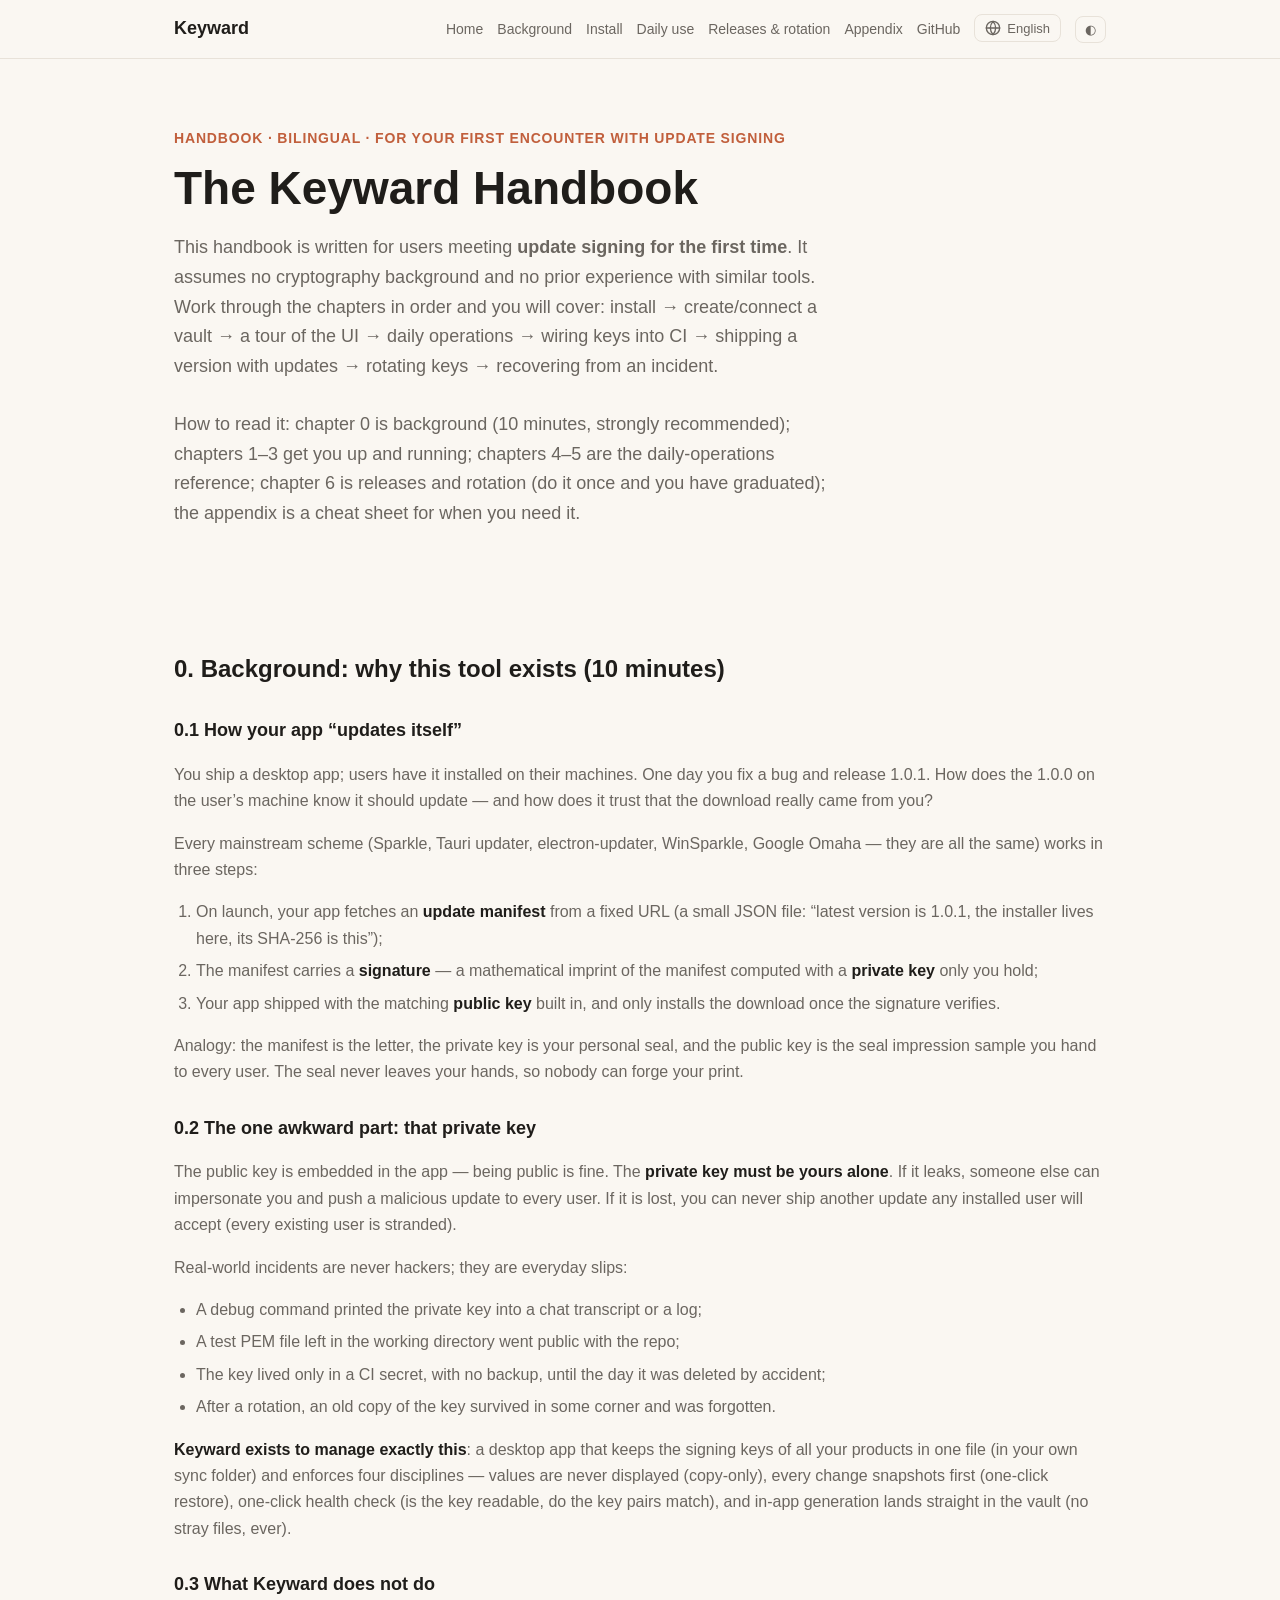
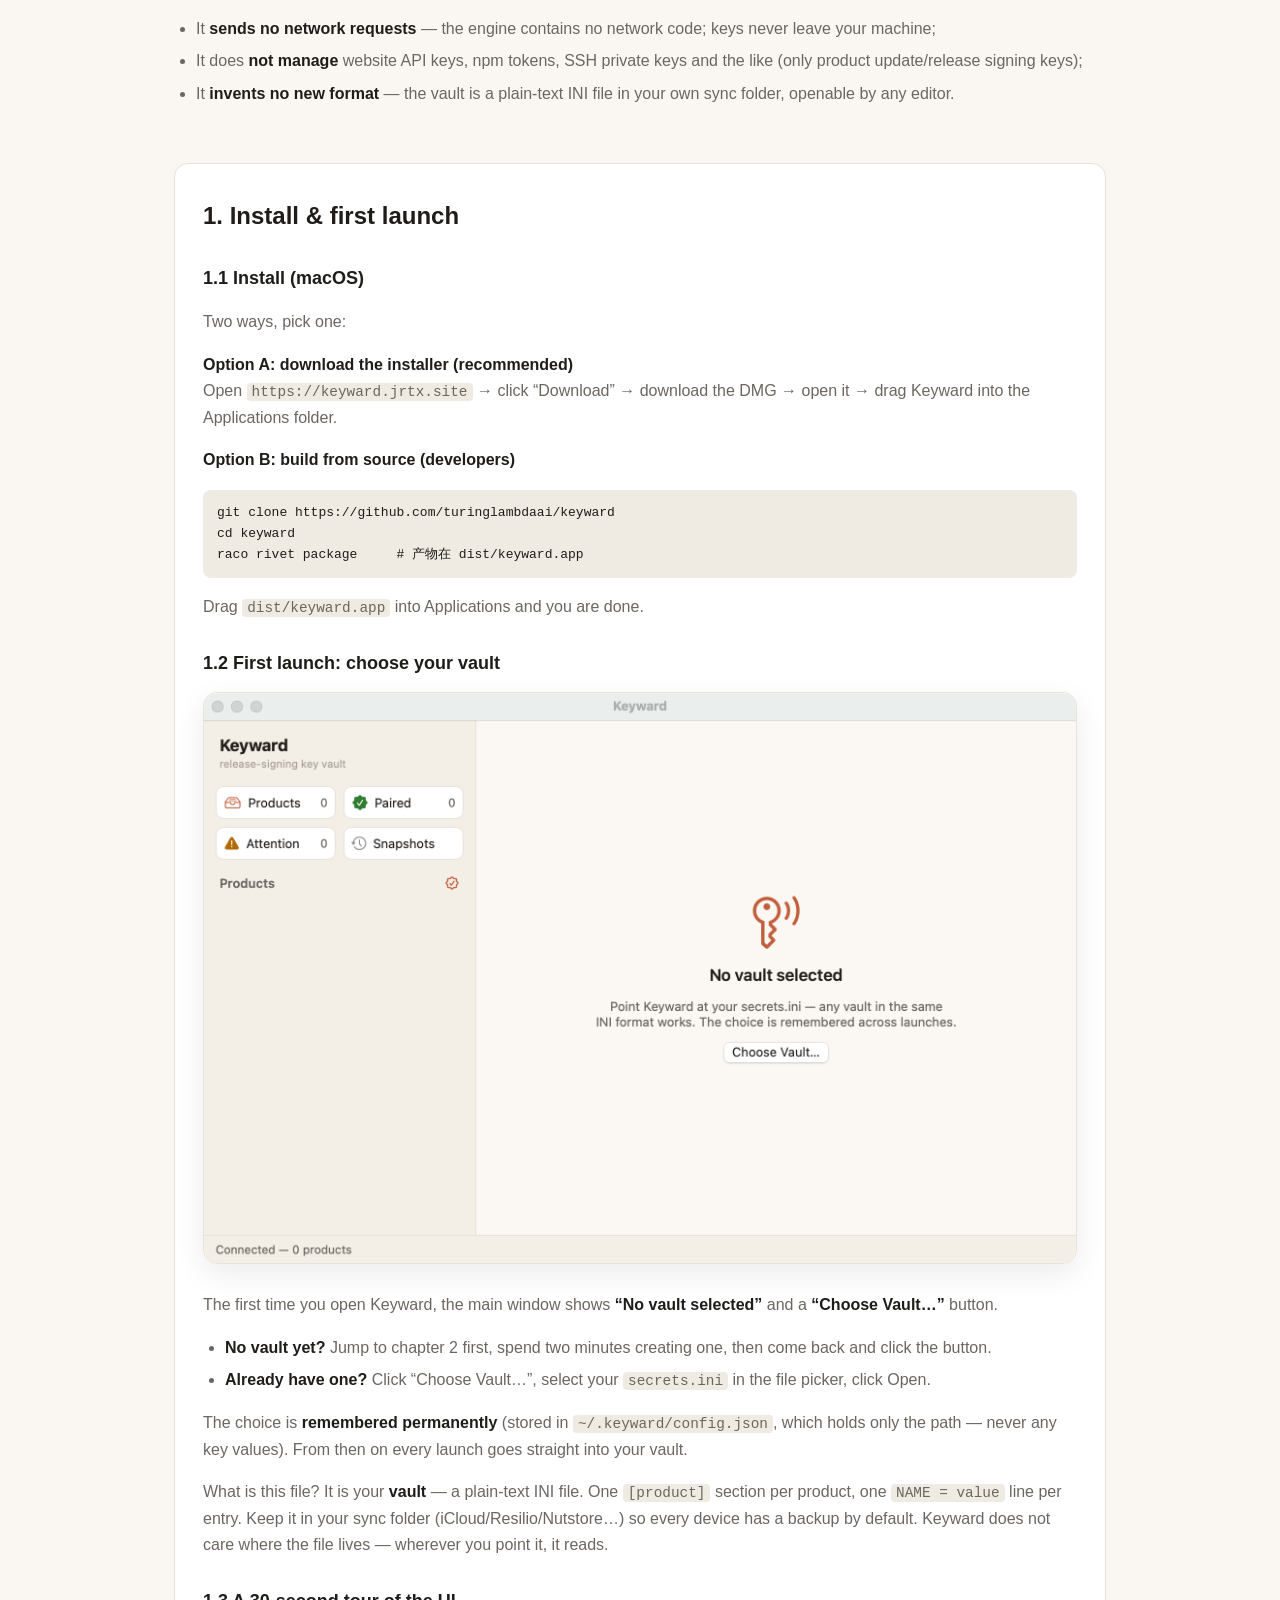
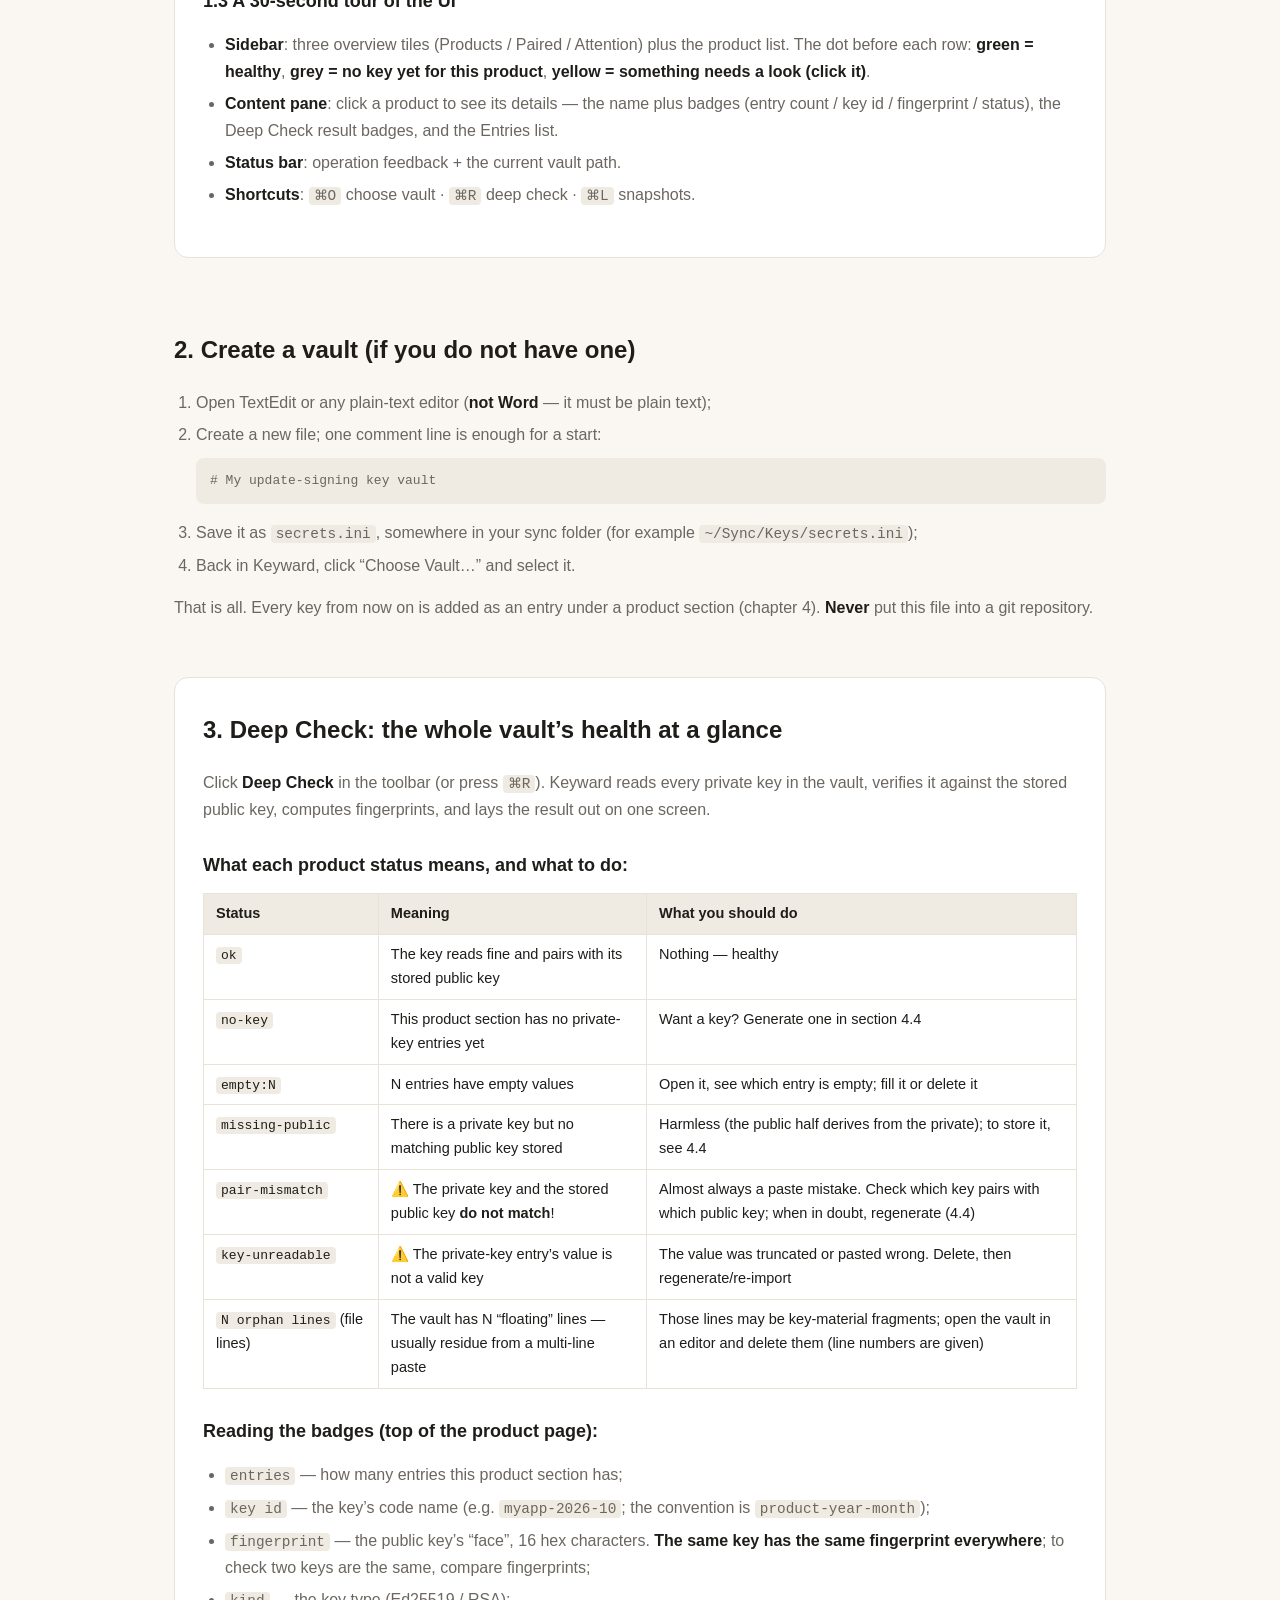
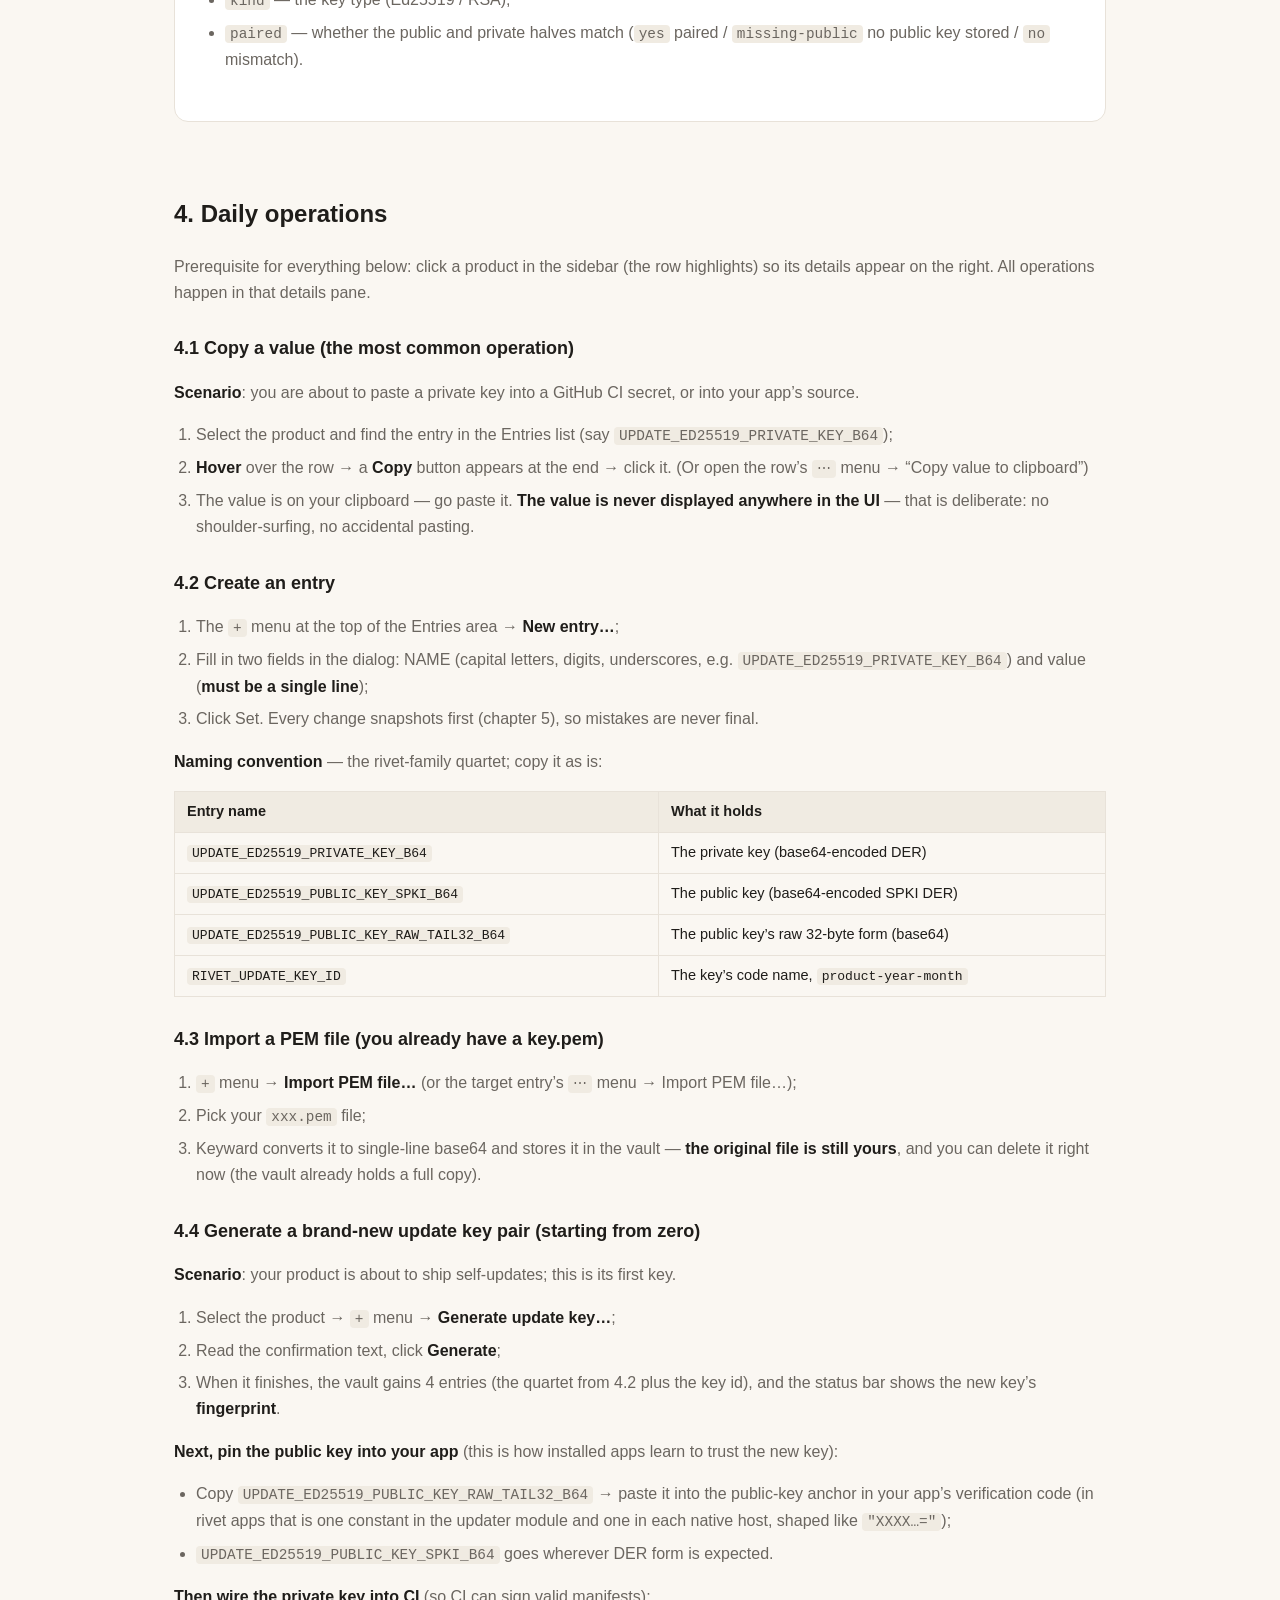
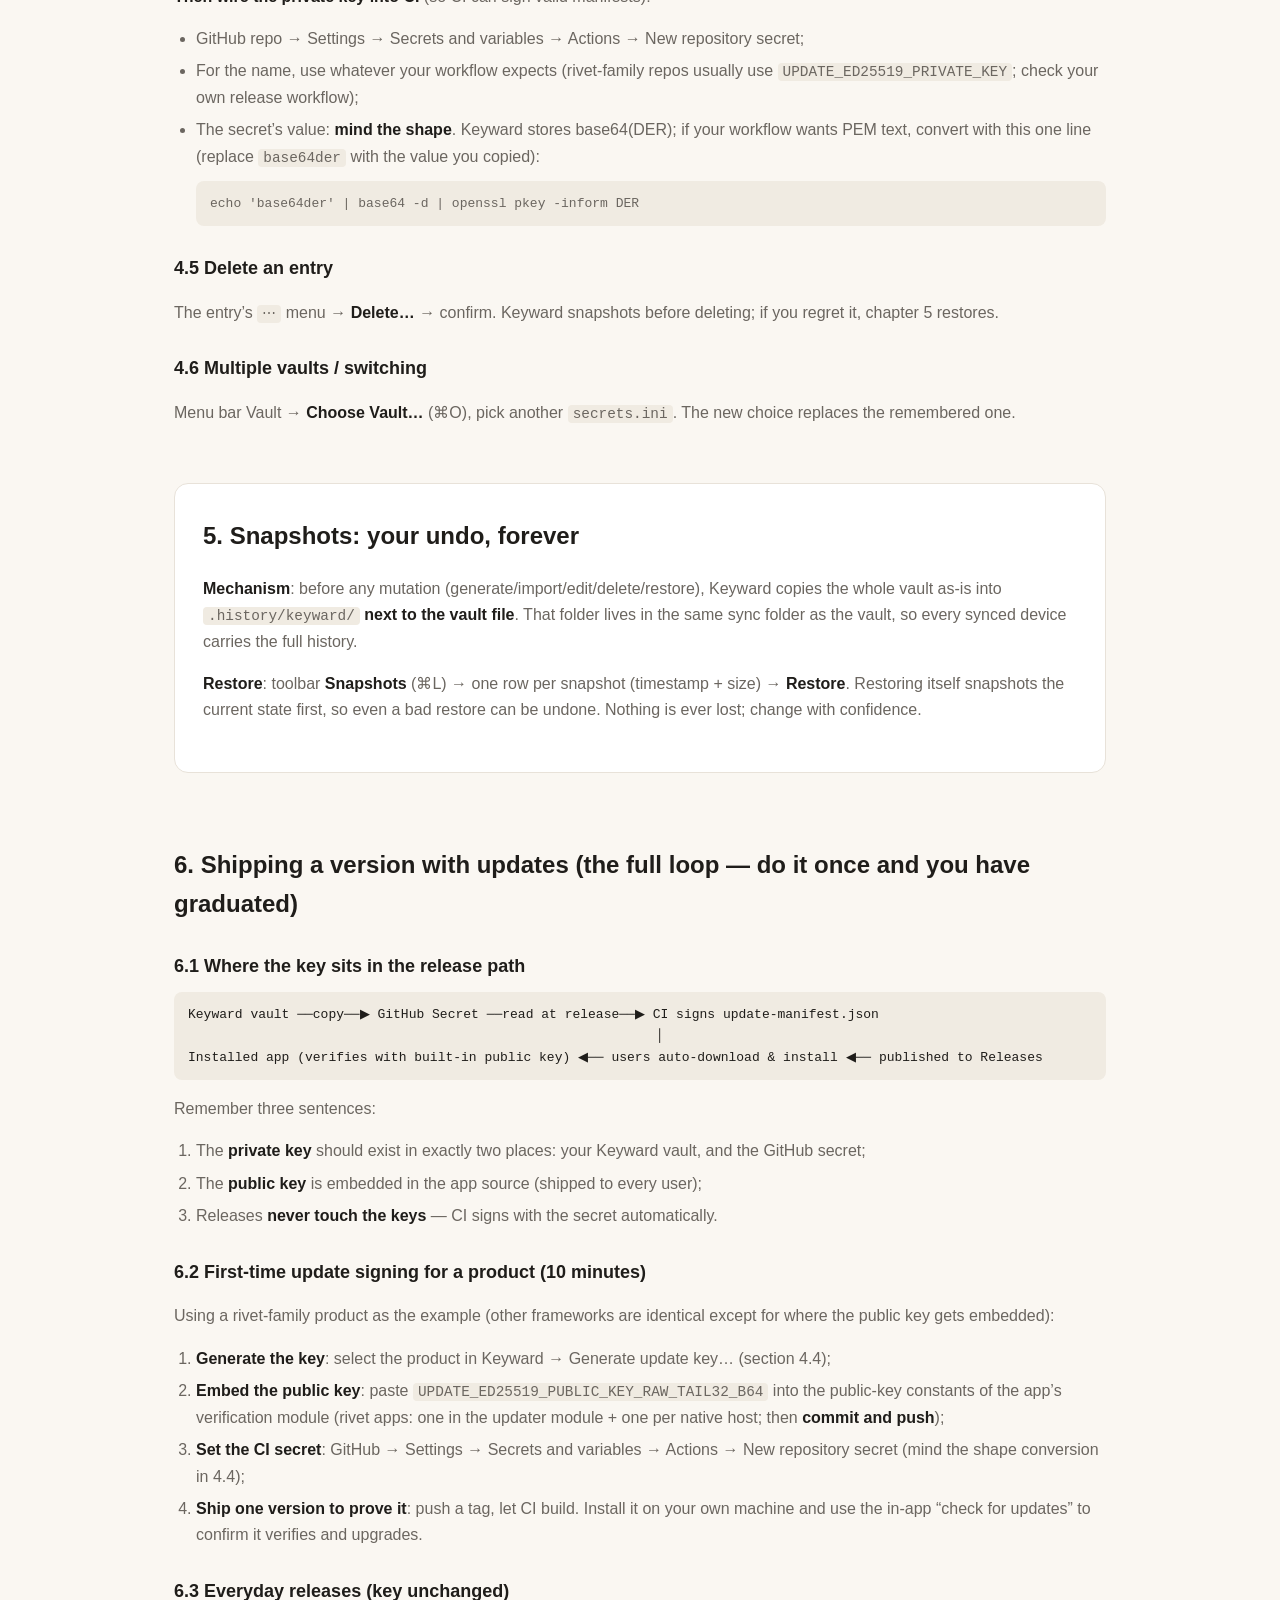
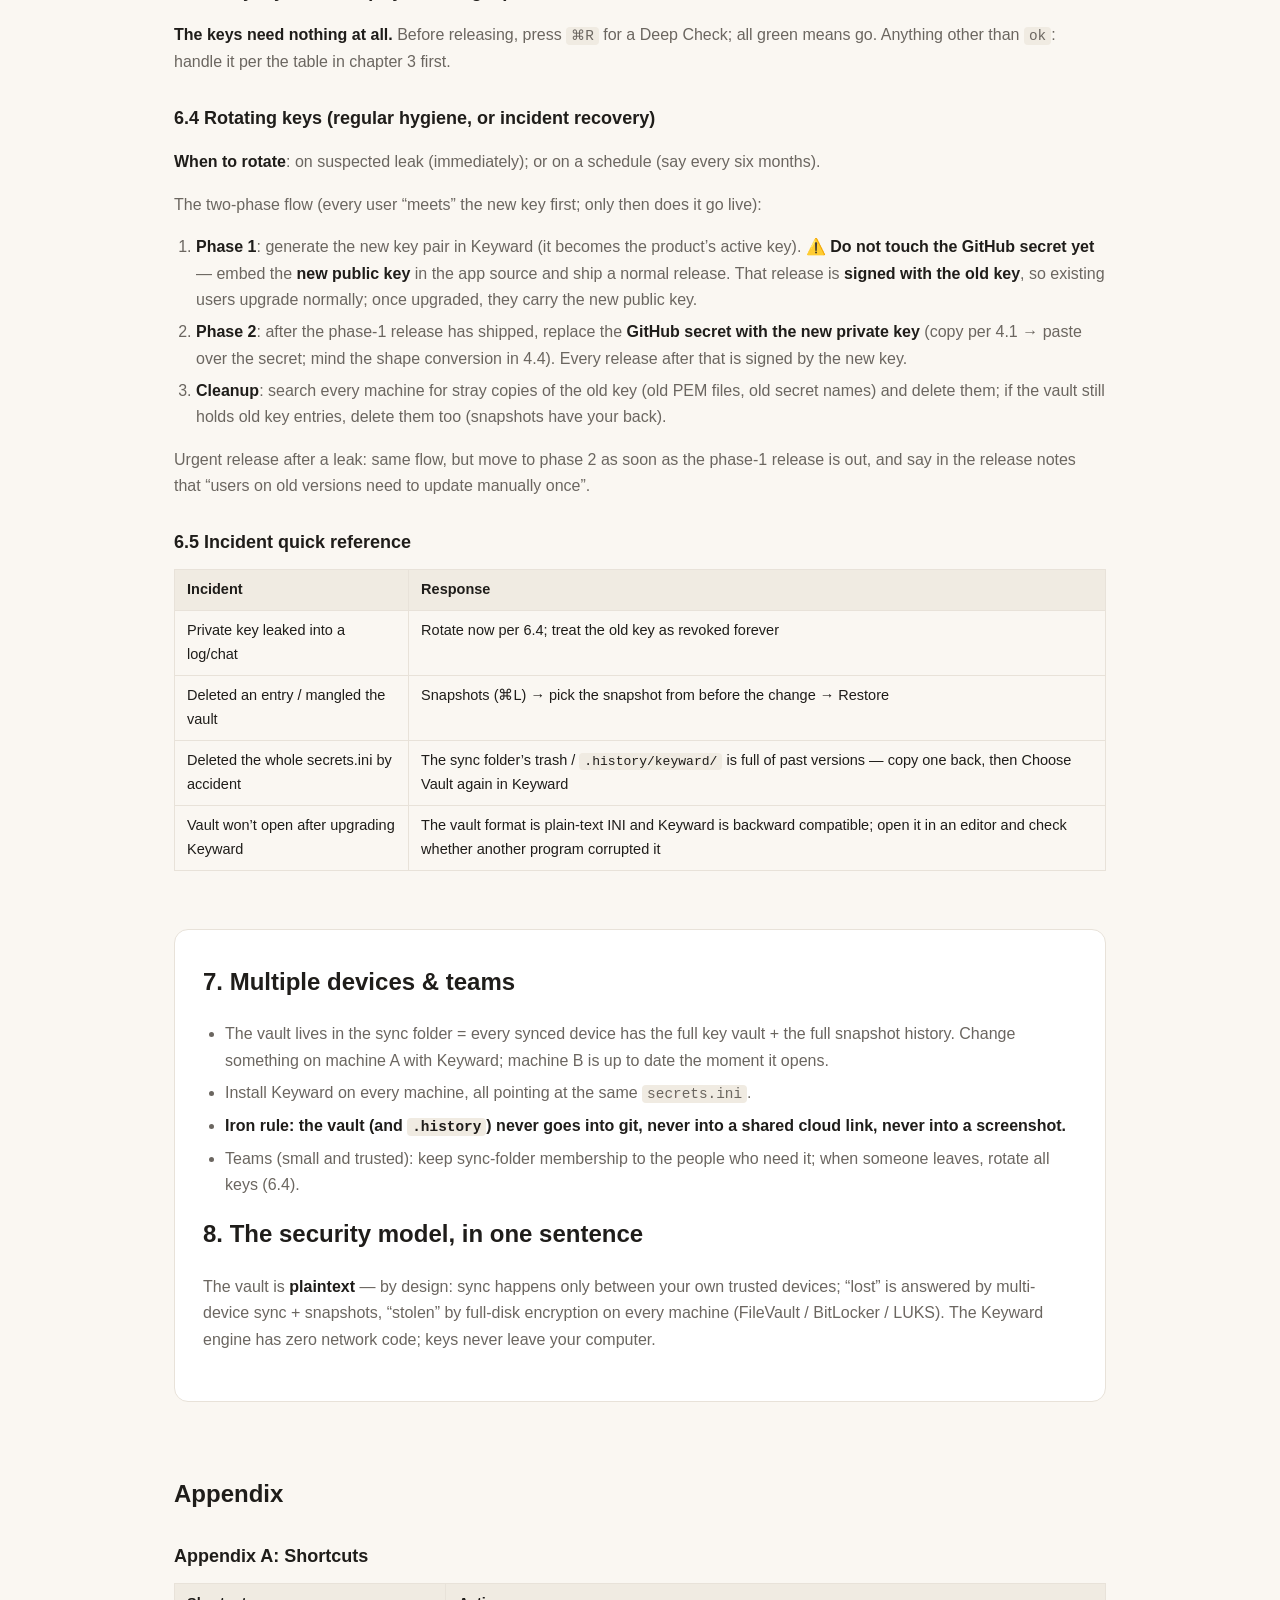
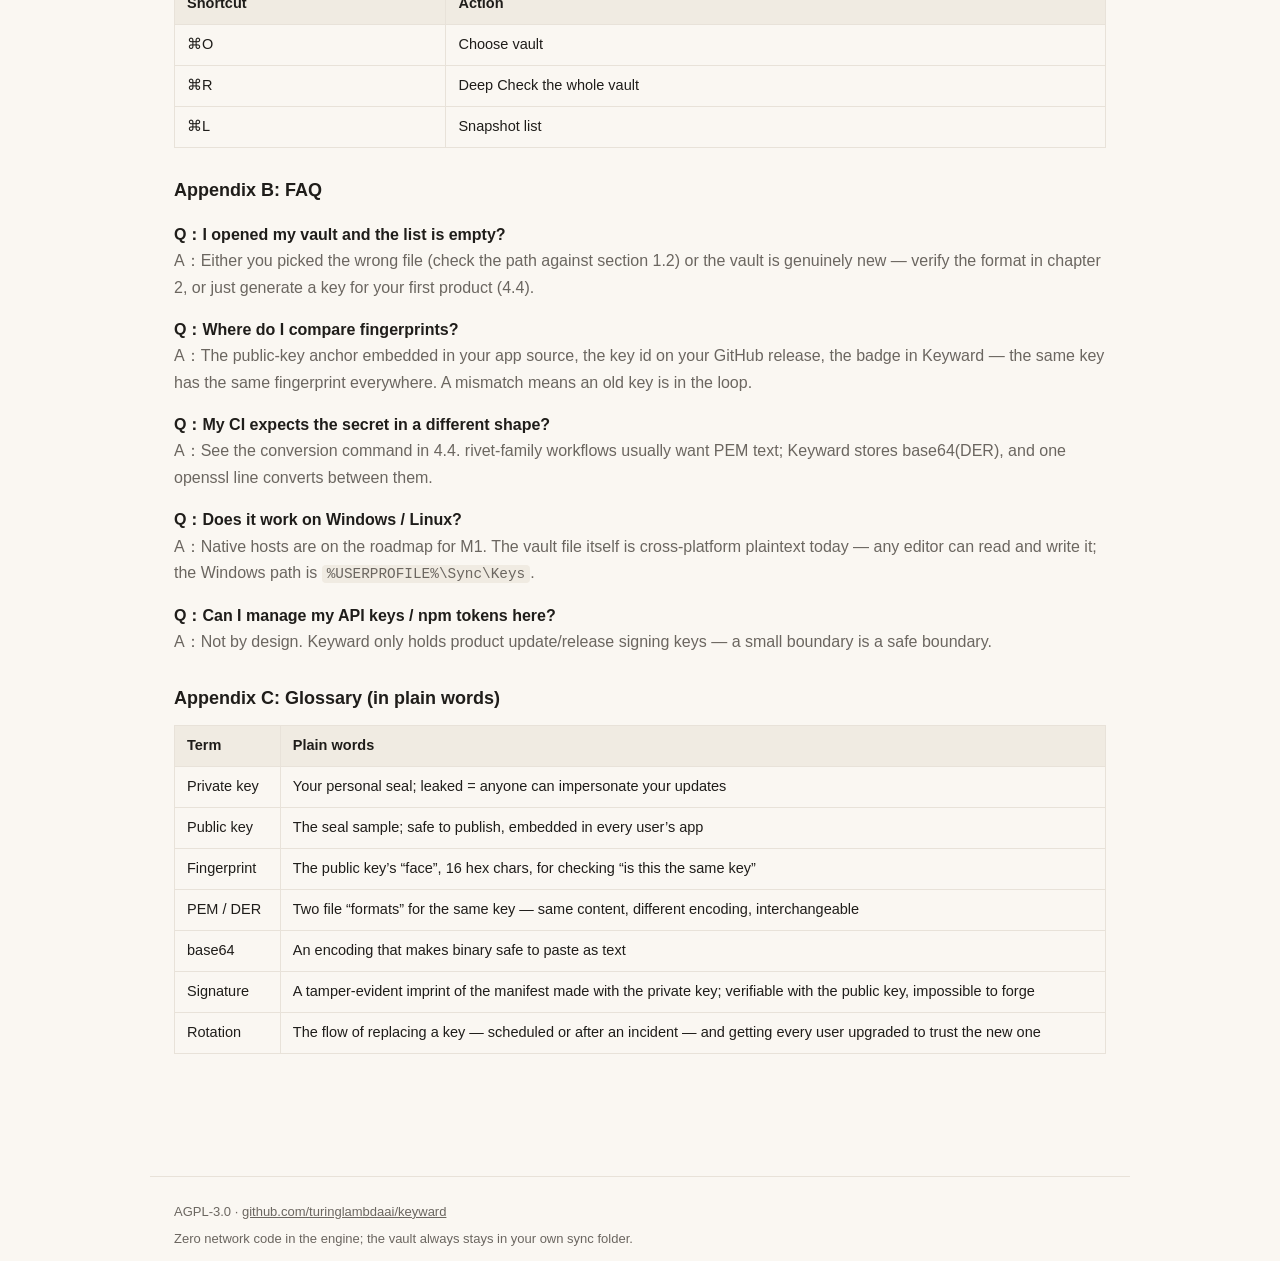
==== site/guide.html @ 8e827719 "release: v0.1.0 pipeline (macOS-first) + bilingual web handbook - release.yml: tag-triggered macOS a" ====
<!DOCTYPE html>
<html lang="zh">
<head>
<meta charset="utf-8">
<meta name="viewport" content="width=device-width, initial-scale=1">
<title>Keyward 使用手册 — Guide</title>
<meta name="description" content="Keyward 使用手册：安装、建库/接库、认识界面、日常操作、把钥匙接进 CI、发布带更新的版本、轮换钥匙、事故自救。Bilingual (中文/English) handbook for the release-signing key vault.">
<link rel="stylesheet" href="styles.css">
<script>
  (function () {
    var t = localStorage.getItem('keyward-theme');
    if (!t) t = matchMedia('(prefers-color-scheme: dark)').matches ? 'dark' : 'light';
    document.documentElement.dataset.theme = t;
    var l = localStorage.getItem('keyward-lang');
    if (!l) l = (navigator.language || 'zh').toLowerCase().startsWith('zh') ? 'zh' : 'en';
    document.documentElement.lang = l === 'zh' ? 'zh-CN' : 'en';
  })();
</script>
</head>
<body>
<header class="nav">
  <div class="nav-inner">
    <a class="brand" href="index.html">Keyward</a>
    <nav class="nav-links">
      <a href="index.html" data-i18n="nav.home">首页</a>
      <a href="#background" data-i18n="nav.background">背景</a>
      <a href="#install" data-i18n="nav.install">安装</a>
      <a href="#operations" data-i18n="nav.operations">日常操作</a>
      <a href="#release" data-i18n="nav.release">发版与轮换</a>
      <a href="#appendix" data-i18n="nav.appendix">附录</a>
      <a href="https://github.com/turinglambdaai/keyward" data-i18n="nav.github">GitHub</a>
      <div class="lang-dropdown-wrapper">
        <button class="lang-btn" type="button" aria-label="Switch language">
          <svg width="16" height="16" viewBox="0 0 24 24" fill="none" stroke="currentColor" stroke-width="2" stroke-linecap="round" stroke-linejoin="round"><circle cx="12" cy="12" r="10"></circle><line x1="2" y1="12" x2="22" y2="12"></line><path d="M12 2a15.3 15.3 0 0 1 4 10 15.3 15.3 0 0 1-4 10 15.3 15.3 0 0 1-4-10 15.3 15.3 0 0 1 4-10z"></path></svg>
          <span id="current-lang-label">English</span>
        </button>
        <ul class="lang-menu">
          <li onclick="setLanguage('en')">English</li>
          <li onclick="setLanguage('zh')">简体中文</li>
        </ul>
      </div>
      <button class="theme-btn" id="theme-btn" aria-label="Toggle theme">◐</button>
    </nav>
  </div>
</header>

<main>
<section class="hero">
  <p class="kicker" data-i18n="kicker">使用手册 · 双语 · 面向第一次接触更新签名的你</p>
  <h1 data-i18n="title">Keyward 使用手册</h1>
  <p class="lede" data-i18n="lede">
    这本手册面向<strong>第一次接触更新签名</strong>的用户。它不假设你懂任何密码学，
    也不假设你用过任何类似工具。跟着章节一步步做，你会完成：
    安装 → 建库/接库 → 认识界面 → 日常操作 → 把钥匙接进 CI →
    发布带更新的版本 → 轮换钥匙 → 出事时的自救。
  </p>
  <p class="lede" data-i18n="reading">
    读法建议：第 0 章是背景（10 分钟，强烈建议读）；第 1–3 章带你上手；
    第 4–5 章是日常操作参考；第 6 章是发版与轮换（做完一遍你就全通了）；
    附录是速查表，用的时候翻。
  </p>
</section>

<section id="background" class="section">
  <h2 data-i18n="ch0">0. 背景知识：为什么需要这个东西（10 分钟）</h2>

  <h3 data-i18n="ch0-1-t">0.1 你的应用是怎么“自己更新”的</h3>
  <p data-i18n="ch0-1-a">
    你写了一个桌面应用，用户装在了自己电脑上。某天你修了个 bug，发布了 1.0.1 版。
    用户电脑上的 1.0.0 怎么知道该更新、怎么确认下载下来的东西是你发的？
  </p>
  <p data-i18n="ch0-1-b">
    主流方案（Sparkle、Tauri updater、electron-updater、WinSparkle、Google Omaha，
    全都是这一套）分三步：
  </p>
  <ol>
    <li data-i18n="ch0-1-c">你的应用启动时去一个固定网址拉一份<strong>更新清单</strong>（一个小 JSON 文件，里面写着“最新版本是 1.0.1，安装包在哪，它的 SHA-256 是多少”）；</li>
    <li data-i18n="ch0-1-d">清单附带一个<strong>签名</strong>——这是用一把只有你持有的<strong>私钥</strong>对清单内容算出来的数学印记；</li>
    <li data-i18n="ch0-1-e">你的应用出厂时就内置了配对的<strong>公钥</strong>，用它验证签名对得上，才敢下载并安装。</li>
  </ol>
  <p data-i18n="ch0-1-f">
    类比：更新清单是信，私钥是你的私人印章，公钥是发给每个用户的印鉴样本。
    印章只在你手里，别人仿不出你的印。
  </p>

  <h3 data-i18n="ch0-2-t">0.2 唯一的麻烦：那把私钥</h3>
  <p data-i18n="ch0-2-a">
    公钥嵌在应用里，公开没关系。<strong>私钥必须只有你有</strong>——一旦泄漏，别人就能冒充你给所有用户推恶意更新；
    一旦丢失，你就再也发不出任何用户能通过的更新（所有老用户断更）。
  </p>
  <p data-i18n="ch0-2-b">而现实中的事故从来不是黑客，是日常手滑：</p>
  <ul>
    <li data-i18n="ch0-2-c">调试时一条命令把私钥内容打进了聊天记录/日志；</li>
    <li data-i18n="ch0-2-d">测试用的 PEM 文件忘在工作目录里，跟着仓库公开了；</li>
    <li data-i18n="ch0-2-e">私钥只存在 CI 的 secret 里，没留任何备份，有一天手滑删了；</li>
    <li data-i18n="ch0-2-f">轮换了新钥，某个角落里的旧钥副本忘了删。</li>
  </ul>
  <p data-i18n="ch0-2-g">
    <strong>Keyward 就是管这些的</strong>：它给你一个桌面界面，把所有产品的签名钥匙集中在一个文件里
    （放在你自己的同步盘），并替你守住四条纪律——值永不显示（只能复制）、每次改动先自动快照
    （丢了能一键恢复）、一键体检（钥匙是否健康、公私钥是否配对）、生成钥匙直接入库（不留任何散落文件）。
  </p>

  <h3 data-i18n="ch0-3-t">0.3 Keyward 不管什么</h3>
  <ul>
    <li data-i18n="ch0-3-a">它<strong>不发出任何网络请求</strong>——引擎里没有网络代码，钥匙不出你的电脑；</li>
    <li data-i18n="ch0-3-b">它<strong>不管理</strong>网站 API key、npm token、SSH 私钥这类东西（只放产品更新/发布签名钥）；</li>
    <li data-i18n="ch0-3-c">它<strong>不发明新格式</strong>——库就是一个纯文本 INI 文件，放在你自己的同步盘里，任何编辑器都能打开它。</li>
  </ul>
</section>

<section id="install" class="section alt">
  <h2 data-i18n="ch1">1. 安装与首次启动</h2>

  <h3 data-i18n="ch1-1-t">1.1 安装（macOS）</h3>
  <p data-i18n="ch1-1-a">两种方式，选其一：</p>
  <p data-i18n="ch1-1-b">
    <strong>方式 A：下载安装包（推荐）</strong><br>
    打开 <code>https://keyward.jrtx.site</code> → 点击“下载” → 下载 DMG →
    双击打开 → 把 Keyward 图标拖进“应用程序”文件夹。
  </p>
  <p data-i18n="ch1-1-c">
    <strong>方式 B：从源码构建（开发者）</strong>
  </p>
  <pre class="code"><code>git clone https://github.com/turinglambdaai/keyward
cd keyward
raco rivet package     # 产物在 dist/keyward.app</code></pre>
  <p data-i18n="ch1-1-d">把 <code>dist/keyward.app</code> 拖进“应用程序”即可。</p>

  <h3 data-i18n="ch1-2-t">1.2 首次启动：选择你的钥匙库</h3>
  <figure class="shot">
    <img src="img/keyward-main-window.png" alt="Keyward first launch: No vault selected, with a Choose Vault button" loading="lazy">
  </figure>
  <p data-i18n="ch1-2-a">
    第一次打开 Keyward，主界面会显示 <strong>“No vault selected”（未选择库）</strong>和一个
    <strong>“Choose Vault…”</strong> 按钮。
  </p>
  <ul>
    <li data-i18n="ch1-2-b"><strong>还没有库？</strong>先跳到第 2 章，花两分钟建一个，再回来点这个按钮。</li>
    <li data-i18n="ch1-2-c"><strong>已有库？</strong>点 “Choose Vault…”，在文件选择框里选中你的 <code>secrets.ini</code>，点“打开”。</li>
  </ul>
  <p data-i18n="ch1-2-d">
    选择会被<strong>永久记住</strong>（存在 <code>~/.keyward/config.json</code>，里面只有路径、没有任何钥值），
    以后每次启动直接进入你的库，不再询问。
  </p>
  <p data-i18n="ch1-2-e">
    这个文件是什么？它就是你的<strong>钥匙库</strong>——一个纯文本 INI 文件。每个产品一个
    <code>[产品名]</code> 小节，小节里一行一条 <code>名字 = 值</code>。它应该放在你的同步盘
    （iCloud/Resilio/坚果云…）里，这样多台设备自然就有备份。Keyward 不关心文件在哪，你选哪它读哪。
  </p>

  <h3 data-i18n="ch1-3-t">1.3 认识界面（30 秒导览）</h3>
  <ul>
    <li data-i18n="ch1-3-a"><strong>左侧栏</strong>：三块概览磁贴（Products 产品总数 / Paired 配对正常的数量 / Attention 需要注意的数量）+ 产品列表。每行前面的小圆点：<strong>绿=健康</strong>，<strong>灰=这个产品还没有钥</strong>，<strong>黄=有问题（点开看）</strong>。</li>
    <li data-i18n="ch1-3-b"><strong>右侧内容区</strong>：点了某个产品后显示它的详情——产品名 + 徽章（条目数 / key id / 指纹 / 状态）、Deep Check 结果徽章、Entries 列表。</li>
    <li data-i18n="ch1-3-c"><strong>底部状态栏</strong>：操作反馈 + 当前库的路径。</li>
    <li data-i18n="ch1-3-d"><strong>快捷键</strong>：<code>⌘O</code> 选择库 · <code>⌘R</code> 一键体检 · <code>⌘L</code> 快照列表。</li>
  </ul>
</section>

<section id="create-vault" class="section">
  <h2 data-i18n="ch2">2. 建库（还没有库的人看这里）</h2>
  <ol>
    <li data-i18n="ch2-a">打开“文本编辑”（TextEdit）或任何纯文本编辑器（<strong>不要用 Word</strong>，要纯文本格式）；</li>
    <li data-i18n="ch2-b">新建一个文件，内容可以先只有一行注释：<pre class="code"><code># 我的更新签名钥库</code></pre></li>
    <li data-i18n="ch2-c">保存为 <code>secrets.ini</code>，位置放进你的同步盘文件夹（例如 <code>~/Sync/Keys/secrets.ini</code>）；</li>
    <li data-i18n="ch2-d">回到 Keyward，点 “Choose Vault…”，选中它。</li>
  </ol>
  <p data-i18n="ch2-e">
    就这些。以后每把钥都以“条目”的形式加进这个小节里（第 4 章教）。
    <strong>不要</strong>把这个文件放进任何 git 仓库。
  </p>
</section>

<section id="deep-check" class="section alt">
  <h2 data-i18n="ch3">3. Deep Check：一键看懂全库健康状况</h2>
  <p data-i18n="ch3-a">
    点右上角 <strong>Deep Check</strong>（或按 <code>⌘R</code>）。Keyward 会把库里每把私钥读出来、
    验证它和公钥是否配对、算出指纹，然后给你一屏结果。
  </p>
  <h3 data-i18n="ch3-b">每个产品的状态词是什么意思、该做什么：</h3>
  <table>
    <thead><tr><th data-i18n="ch3-th1">状态词</th><th data-i18n="ch3-th2">意思</th><th data-i18n="ch3-th3">你要做的事</th></tr></thead>
    <tbody data-i18n="ch3-status-rows"></tbody>
  </table>
  <h3 data-i18n="ch3-c">徽章解读（产品页顶部）：</h3>
  <ul>
    <li data-i18n="ch3-d"><code>entries</code> 这个产品小节有几条；</li>
    <li data-i18n="ch3-e"><code>key id</code> 钥匙代号（如 <code>myapp-2026-10</code>，惯例是 <code>产品名-年-月</code>）；</li>
    <li data-i18n="ch3-f"><code>fingerprint</code> 指纹——公钥的“人脸”，16 位十六进制。<strong>同一把钥在任何地方指纹都一样</strong>，核对两把钥是否相同，对指纹即可；</li>
    <li data-i18n="ch3-g"><code>kind</code> 钥匙类型（Ed25519 / RSA）；</li>
    <li data-i18n="ch3-h"><code>paired</code> 公私钥是否配对（<code>yes</code> 配对 / <code>missing-public</code> 库里没存公钥 / <code>no</code> 对不上）。</li>
  </ul>
</section>

<section id="operations" class="section">
  <h2 data-i18n="ch4">4. 日常操作（每步都截图级）</h2>
  <p data-i18n="ch4-0">
    通用前提：先在左侧点中一个产品（行会高亮），右侧出现它的详情。以下操作都在右侧详情区完成。
  </p>

  <h3 data-i18n="ch4-1-t">4.1 复制一个值（最常用的操作）</h3>
  <p data-i18n="ch4-1-a"><strong>场景</strong>：你要把私钥贴到 GitHub 的 CI secret 里，或贴到应用源码里。</p>
  <ol>
    <li data-i18n="ch4-1-b">选中产品，在 Entries 列表里找到那条（比如 <code>UPDATE_ED25519_PRIVATE_KEY_B64</code>）；</li>
    <li data-i18n="ch4-1-c"><strong>鼠标悬停</strong>在这一行上 → 行尾出现 <strong>Copy</strong> 按钮 → 点击；（或点行尾 <code>⋯</code> 菜单 → “Copy value to clipboard”）</li>
    <li data-i18n="ch4-1-d">值已进剪贴板，去粘贴。<strong>界面上任何地方都不会显示值</strong>——这是故意的，防偷窥防误贴。</li>
  </ol>

  <h3 data-i18n="ch4-2-t">4.2 新建一条</h3>
  <ol>
    <li data-i18n="ch4-2-a">Entries 区右上角 <code>+</code> 菜单 → <strong>New entry…</strong>；</li>
    <li data-i18n="ch4-2-b">弹窗里填两条：NAME（大写字母+数字+下划线，如 <code>UPDATE_ED25519_PRIVATE_KEY_B64</code>）和 value（<strong>必须单行</strong>）；</li>
    <li data-i18n="ch4-2-c">点 Set。每次改动都会先自动拍快照（第 5 章），不怕改错。</li>
  </ol>
  <p data-i18n="ch4-2-d"><strong>命名惯例</strong>（rivet 系产品的三件套，照抄即可）：</p>
  <table>
    <thead><tr><th data-i18n="ch4-2-th1">条目名</th><th data-i18n="ch4-2-th2">装什么</th></tr></thead>
    <tbody data-i18n="ch4-2-rows"></tbody>
  </table>

  <h3 data-i18n="ch4-3-t">4.3 从 PEM 文件导入（手上已有 key.pem 的人）</h3>
  <ol>
    <li data-i18n="ch4-3-a"><code>+</code> 菜单 → <strong>Import PEM file…</strong>（或目标条目的 <code>⋯</code> 菜单 → Import PEM file…）；</li>
    <li data-i18n="ch4-3-b">选你的 <code>xxx.pem</code> 文件；</li>
    <li data-i18n="ch4-3-c">Keyward 把它转成单行 base64 存进库——<strong>原文件还在你手上</strong>，想删现在就可以删了（库里已有完整副本）。</li>
  </ol>

  <h3 data-i18n="ch4-4-t">4.4 生成一把全新的更新钥匙对（从零开始的人看这里）</h3>
  <p data-i18n="ch4-4-a"><strong>场景</strong>：你的产品要做在线更新，这是第一把钥。</p>
  <ol>
    <li data-i18n="ch4-4-b">选中产品 → <code>+</code> 菜单 → <strong>Generate update key…</strong>；</li>
    <li data-i18n="ch4-4-c">看一遍确认框的文字，点 <strong>Generate</strong>；</li>
    <li data-i18n="ch4-4-d">完成后库里自动多出 4 个条目（就是 4.2 表里的三件套 + key id），状态栏会显示新钥匙的<strong>指纹</strong>。</li>
  </ol>
  <p data-i18n="ch4-4-e"><strong>接下来把公钥“钉”进你的应用</strong>（这一步让已装出去的应用认识新钥）：</p>
  <ul>
    <li data-i18n="ch4-4-f">复制 <code>UPDATE_ED25519_PUBLIC_KEY_RAW_TAIL32_B64</code> 的值 → 粘贴到你应用里验签代码的公钥锚位置（rivet 应用在更新模块和原生宿主里，各有一处形如 <code>"XXXX…="</code> 的字符串常量）；</li>
    <li data-i18n="ch4-4-g"><code>UPDATE_ED25519_PUBLIC_KEY_SPKI_B64</code> 的值给需要 DER 形态的地方。</li>
  </ul>
  <p data-i18n="ch4-4-h"><strong>再把私钥配进 CI</strong>（让 CI 能签出合法清单）：</p>
  <ul>
    <li data-i18n="ch4-4-i">GitHub 仓库 → Settings → Secrets and variables → Actions → New repository secret；</li>
    <li data-i18n="ch4-4-j">Name 填你的 workflow 约定的名字（rivet 系常为 <code>UPDATE_ED25519_PRIVATE_KEY</code>，各家不同，看你仓库的 release workflow）；</li>
    <li data-i18n="ch4-4-k">Secret 的值：<strong>注意形态</strong>。Keyward 里存的是 base64(DER)；如果你的 workflow 直接要 PEM 文本，用这一行命令转换（把 <code>base64der</code> 换成你复制的值）：
      <pre class="code"><code>echo 'base64der' | base64 -d | openssl pkey -inform DER</code></pre>
      <span data-i18n="ch4-4-l">输出以 <code>-----BEGIN PRIVATE KEY-----</code> 开头的整段就是 secret 的值。</span>
    </li>
  </ul>

  <h3 data-i18n="ch4-5-t">4.5 删除一条</h3>
  <p data-i18n="ch4-5-a">条目 <code>⋯</code> 菜单 → <strong>Delete…</strong> → 确认。删除前 Keyward 自动拍了快照，删错了去第 5 章恢复。</p>

  <h3 data-i18n="ch4-6-t">4.6 多个库 / 换库</h3>
  <p data-i18n="ch4-6-a">菜单栏 Vault → <strong>Choose Vault…</strong>（⌘O），选另一个 <code>secrets.ini</code>。选择会覆盖记忆（上一次的选择不再保留）。</p>
</section>

<section id="snapshots" class="section alt">
  <h2 data-i18n="ch5">5. 快照：你的“后悔药”</h2>
  <p data-i18n="ch5-a">
    <strong>机制</strong>：每次对库的任何修改（生成/导入/改/删/恢复）之前，Keyward 都会先把整个库原样复制一份，
    存到<strong>库所在文件夹</strong>的 <code>.history/keyward/</code> 里。这个文件夹和库在同一个同步盘里，
    所以每台同步设备上都有一份完整历史。
  </p>
  <p data-i18n="ch5-b">
    <strong>恢复</strong>：工具栏 <strong>Snapshots</strong>（⌘L）→ 每行是一个快照（时间戳+大小）→ 点 <strong>Restore</strong>。
    恢复本身也会先给当前状态拍一张快照，所以“恢复错了”还能再恢复回来。永不丢，放心改。
  </p>
</section>

<section id="release" class="section">
  <h2 data-i18n="ch6">6. 发布一个带更新的版本（完整闭环，做完一遍你就毕业了）</h2>

  <h3 data-i18n="ch6-1-t">6.1 钥匙在发布链路里的位置</h3>
  <pre class="code"><code data-i18n="ch6-1-diagram">Keyward 库 ──复制──▶ GitHub Secret ──CI 发版时读取──▶ 签出 update-manifest.json
                                                            │
已装应用（内置公钥验签）◀── 用户应用自动下载安装 ◀── 发布到 Releases</code></pre>
  <p data-i18n="ch6-1-a">记住三句话：</p>
  <ol>
    <li data-i18n="ch6-1-b"><strong>私钥</strong>只该存在于两处：你的 Keyward 库、GitHub 的 secret；</li>
    <li data-i18n="ch6-1-c"><strong>公钥</strong>嵌在应用源码里（随应用发布给所有用户）；</li>
    <li data-i18n="ch6-1-d">发版时钥匙<strong>不需要动</strong>——CI 自动用 secret 里的私钥签名。</li>
  </ol>

  <h3 data-i18n="ch6-2-t">6.2 第一次给产品配置更新签名（10 分钟）</h3>
  <p data-i18n="ch6-2-a">以一个 rivet 系产品为例（其他框架步骤相同，只是公钥嵌入位置不同）：</p>
  <ol>
    <li data-i18n="ch6-2-b"><strong>生成钥匙</strong>：Keyward 里选中该产品 → Generate update key…（第 4.4 节）；</li>
    <li data-i18n="ch6-2-c"><strong>嵌公钥</strong>：把 <code>UPDATE_ED25519_PUBLIC_KEY_RAW_TAIL32_B64</code> 的值粘贴到应用源码里验签模块的公钥常量（rivet 应用=更新模块一处 + 各原生宿主一处；改完<strong>提交并推送</strong>）；</li>
    <li data-i18n="ch6-2-d"><strong>配 CI secret</strong>：GitHub → Settings → Secrets and variables → Actions → New repository secret（第 4.4 节的形态转换注意）；</li>
    <li data-i18n="ch6-2-e"><strong>发一个版本验证</strong>：打 tag 推送，让 CI 出包。装到你自己机器上，用应用内“检查更新”确认能通过验证并升级。</li>
  </ol>

  <h3 data-i18n="ch6-3-t">6.3 日常发版（钥匙没变时）</h3>
  <p data-i18n="ch6-3-a">
    <strong>钥匙不需要任何操作。</strong>发版前按 <code>⌘R</code> 做 Deep Check，全绿就放心发。
    如果哪个产品不是 <code>ok</code>，先按第 3 章的表处置。
  </p>

  <h3 data-i18n="ch6-4-t">6.4 轮换钥匙（定期保健，或泄漏后自救）</h3>
  <p data-i18n="ch6-4-a"><strong>什么时候轮换</strong>：怀疑泄漏（立即）；或定期（比如每半年）。</p>
  <p data-i18n="ch6-4-b">两阶段流程（先让所有用户“认识”新钥，再启用新钥）：</p>
  <ol>
    <li data-i18n="ch6-4-c"><strong>第一阶段</strong>：在 Keyward 里生成新钥对（它会成为库里该产品的现役钥）。⚠️ <strong>先不要动 GitHub secret</strong>——把<strong>新公钥</strong>嵌进应用源码，正常发一个版本。这个版本用<strong>旧钥签名</strong>，所以老用户能正常自动升级；升级后的用户内置了新公钥。</li>
    <li data-i18n="ch6-4-d"><strong>第二阶段</strong>：等第一阶段版本发布后，把 <strong>GitHub secret 换成新私钥</strong>（第 4.1 节复制 → 粘贴覆盖 secret；注意第 4.4 节的形态转换）。之后再发的版本全部由新钥签名。</li>
    <li data-i18n="ch6-4-e"><strong>收尾</strong>：全机搜索旧钥散件（旧 PEM 文件、旧 secret 名）并删除；Keyward 库里如果还留着旧钥条目，删除（有快照兜底）。</li>
  </ol>
  <p data-i18n="ch6-4-f">
    泄漏后的急迫版本：流程相同，但第一阶段发布后尽快做第二阶段，并在发布说明里告知
    “旧版本用户需手动下载更新一次”。
  </p>

  <h3 data-i18n="ch6-5-t">6.5 事故处理速查</h3>
  <table>
    <thead><tr><th data-i18n="ch6-5-th1">事故</th><th data-i18n="ch6-5-th2">处置</th></tr></thead>
    <tbody data-i18n="ch6-5-rows"></tbody>
  </table>
</section>

<section id="teams" class="section alt">
  <h2 data-i18n="ch7">7. 多设备与团队</h2>
  <ul>
    <li data-i18n="ch7-a">库在同步盘里 = 每台同步设备上都有一份完整钥匙库 + 完整快照历史。在 A 机器上用 Keyward 改了什么，B 机器打开就是新的。</li>
    <li data-i18n="ch7-b">每台机器都装一个 Keyward，都指向同一个 <code>secrets.ini</code>。</li>
    <li data-i18n="ch7-c"><strong>铁律：库（和 <code>.history</code>）永远不进 git、不进网盘分享链接、不进截图。</strong></li>
    <li data-i18n="ch7-d">团队场景（多人可信）：把同步盘成员限制到必需的人；人员离队时轮换所有钥（6.4）。</li>
  </ul>
  <h2 data-i18n="ch8">8. 安全模型，一句话版</h2>
  <p data-i18n="ch8-a">
    库是<strong>明文</strong>的——这是设计决策：同步只发生在你自己的信任设备之间，防“丢”靠多设备同步+快照，
    防“偷”靠各机全盘加密（FileVault / BitLocker / LUKS）。Keyward 引擎零网络代码，钥匙不出你的电脑。
  </p>
</section>

<section id="appendix" class="section">
  <h2 data-i18n="apx">附录</h2>

  <h3 data-i18n="apx-a-t">附录 A：快捷键</h3>
  <table>
    <thead><tr><th data-i18n="apx-a-th1">快捷键</th><th data-i18n="apx-a-th2">动作</th></tr></thead>
    <tbody data-i18n="apx-a-rows"></tbody>
  </table>

  <h3 data-i18n="apx-b-t">附录 B：常见问题</h3>
  <div id="faq"></div>

  <h3 data-i18n="apx-c-t">附录 C：术语表（人话版）</h3>
  <table>
    <thead><tr><th data-i18n="apx-c-th1">词</th><th data-i18n="apx-c-th2">人话</th></tr></thead>
    <tbody data-i18n="apx-c-rows"></tbody>
  </table>
</section>
</main>

<footer>
  <span>AGPL-3.0 · <a href="https://github.com/turinglambdaai/keyward">github.com/turinglambdaai/keyward</a></span>
  <span data-i18n="footer-note">引擎零网络代码；库文件永远在你自己的同步盘里。</span>
</footer>

<script>
(function () {
  var FAQ = {
    zh: [
      ['我打开库，列表是空的？', '要么选错了文件（确认路径与第 1.2 节一致），要么库真的是新的——去第 2 章确认文件内容格式，或直接给第一个产品生成钥匙（4.4）。'],
      ['指纹去哪核对？', '应用源码里嵌的公钥锚、GitHub 发版的 key id、Keyward 的徽章——同一把钥的指纹处处相同。不一致 = 其中有旧钥。'],
      ['我的 CI 要的 secret 形态和库里不一样？', '见 4.4 节的转换命令。rivet 系 workflow 通常吃 PEM 文本；Keyward 库里是 base64(DER)，一行 openssl 互换。'],
      ['Windows / Linux 上能用吗？', '原生壳在路线图 M1。当前库文件本身是跨平台纯文本，任何编辑器可读写；Windows 机器上的对应路径是 <code>%USERPROFILE%\\Sync\\Keys</code>。'],
      ['能管理我的 API key / npm token 吗？', '设计上不放。这里只放产品更新/发布签名钥，边界小才安全。']
    ],
    en: [
      ['I opened my vault and the list is empty?', 'Either you picked the wrong file (check the path against section 1.2) or the vault is genuinely new — verify the format in chapter 2, or just generate a key for your first product (4.4).'],
      ['Where do I compare fingerprints?', 'The public-key anchor embedded in your app source, the key id on your GitHub release, the badge in Keyward — the same key has the same fingerprint everywhere. A mismatch means an old key is in the loop.'],
      ['My CI expects the secret in a different shape?', 'See the conversion command in 4.4. rivet-family workflows usually want PEM text; Keyward stores base64(DER), and one openssl line converts between them.'],
      ['Does it work on Windows / Linux?', 'Native hosts are on the roadmap for M1. The vault file itself is cross-platform plaintext today — any editor can read and write it; the Windows path is <code>%USERPROFILE%\\Sync\\Keys</code>.'],
      ['Can I manage my API keys / npm tokens here?', 'Not by design. Keyward only holds product update/release signing keys — a small boundary is a safe boundary.']
    ]
  };

  var I18N = {
    en: {
      'nav.home': 'Home', 'nav.background': 'Background', 'nav.install': 'Install',
      'nav.operations': 'Daily use', 'nav.release': 'Releases & rotation', 'nav.appendix': 'Appendix',
      'nav.github': 'GitHub',
      'kicker': 'Handbook · bilingual · for your first encounter with update signing',
      'title': 'The Keyward Handbook',
      'lede': 'This handbook is written for users meeting <strong>update signing for the first time</strong>. It assumes no cryptography background and no prior experience with similar tools. Work through the chapters in order and you will cover: install → create/connect a vault → a tour of the UI → daily operations → wiring keys into CI → shipping a version with updates → rotating keys → recovering from an incident.',
      'reading': 'How to read it: chapter 0 is background (10 minutes, strongly recommended); chapters 1–3 get you up and running; chapters 4–5 are the daily-operations reference; chapter 6 is releases and rotation (do it once and you have graduated); the appendix is a cheat sheet for when you need it.',
      'ch0': '0. Background: why this tool exists (10 minutes)',
      'ch0-1-t': '0.1 How your app “updates itself”',
      'ch0-1-a': 'You ship a desktop app; users have it installed on their machines. One day you fix a bug and release 1.0.1. How does the 1.0.0 on the user’s machine know it should update — and how does it trust that the download really came from you?',
      'ch0-1-b': 'Every mainstream scheme (Sparkle, Tauri updater, electron-updater, WinSparkle, Google Omaha — they are all the same) works in three steps:',
      'ch0-1-c': 'On launch, your app fetches an <strong>update manifest</strong> from a fixed URL (a small JSON file: “latest version is 1.0.1, the installer lives here, its SHA-256 is this”);',
      'ch0-1-d': 'The manifest carries a <strong>signature</strong> — a mathematical imprint of the manifest computed with a <strong>private key</strong> only you hold;',
      'ch0-1-e': 'Your app shipped with the matching <strong>public key</strong> built in, and only installs the download once the signature verifies.',
      'ch0-1-f': 'Analogy: the manifest is the letter, the private key is your personal seal, and the public key is the seal impression sample you hand to every user. The seal never leaves your hands, so nobody can forge your print.',
      'ch0-2-t': '0.2 The one awkward part: that private key',
      'ch0-2-a': 'The public key is embedded in the app — being public is fine. The <strong>private key must be yours alone</strong>. If it leaks, someone else can impersonate you and push a malicious update to every user. If it is lost, you can never ship another update any installed user will accept (every existing user is stranded).',
      'ch0-2-b': 'Real-world incidents are never hackers; they are everyday slips:',
      'ch0-2-c': 'A debug command printed the private key into a chat transcript or a log;',
      'ch0-2-d': 'A test PEM file left in the working directory went public with the repo;',
      'ch0-2-e': 'The key lived only in a CI secret, with no backup, until the day it was deleted by accident;',
      'ch0-2-f': 'After a rotation, an old copy of the key survived in some corner and was forgotten.',
      'ch0-2-g': '<strong>Keyward exists to manage exactly this</strong>: a desktop app that keeps the signing keys of all your products in one file (in your own sync folder) and enforces four disciplines — values are never displayed (copy-only), every change snapshots first (one-click restore), one-click health check (is the key readable, do the key pairs match), and in-app generation lands straight in the vault (no stray files, ever).',
      'ch0-3-t': '0.3 What Keyward does not do',
      'ch0-3-a': 'It <strong>sends no network requests</strong> — the engine contains no network code; keys never leave your machine;',
      'ch0-3-b': 'It does <strong>not manage</strong> website API keys, npm tokens, SSH private keys and the like (only product update/release signing keys);',
      'ch0-3-c': 'It <strong>invents no new format</strong> — the vault is a plain-text INI file in your own sync folder, openable by any editor.',
      'ch1': '1. Install & first launch',
      'ch1-1-t': '1.1 Install (macOS)',
      'ch1-1-a': 'Two ways, pick one:',
      'ch1-1-b': '<strong>Option A: download the installer (recommended)</strong><br>Open <code>https://keyward.jrtx.site</code> → click “Download” → download the DMG → open it → drag Keyward into the Applications folder.',
      'ch1-1-c': '<strong>Option B: build from source (developers)</strong>',
      'ch1-1-d': 'Drag <code>dist/keyward.app</code> into Applications and you are done.',
      'ch1-2-t': '1.2 First launch: choose your vault',
      'ch1-2-a': 'The first time you open Keyward, the main window shows <strong>“No vault selected”</strong> and a <strong>“Choose Vault…”</strong> button.',
      'ch1-2-b': '<strong>No vault yet?</strong> Jump to chapter 2 first, spend two minutes creating one, then come back and click the button.',
      'ch1-2-c': '<strong>Already have one?</strong> Click “Choose Vault…”, select your <code>secrets.ini</code> in the file picker, click Open.',
      'ch1-2-d': 'The choice is <strong>remembered permanently</strong> (stored in <code>~/.keyward/config.json</code>, which holds only the path — never any key values). From then on every launch goes straight into your vault.',
      'ch1-2-e': 'What is this file? It is your <strong>vault</strong> — a plain-text INI file. One <code>[product]</code> section per product, one <code>NAME = value</code> line per entry. Keep it in your sync folder (iCloud/Resilio/Nutstore…) so every device has a backup by default. Keyward does not care where the file lives — wherever you point it, it reads.',
      'ch1-3-t': '1.3 A 30-second tour of the UI',
      'ch1-3-a': '<strong>Sidebar</strong>: three overview tiles (Products / Paired / Attention) plus the product list. The dot before each row: <strong>green = healthy</strong>, <strong>grey = no key yet for this product</strong>, <strong>yellow = something needs a look (click it)</strong>.',
      'ch1-3-b': '<strong>Content pane</strong>: click a product to see its details — the name plus badges (entry count / key id / fingerprint / status), the Deep Check result badges, and the Entries list.',
      'ch1-3-c': '<strong>Status bar</strong>: operation feedback + the current vault path.',
      'ch1-3-d': '<strong>Shortcuts</strong>: <code>⌘O</code> choose vault · <code>⌘R</code> deep check · <code>⌘L</code> snapshots.',
      'ch2': '2. Create a vault (if you do not have one)',
      'ch2-a': 'Open TextEdit or any plain-text editor (<strong>not Word</strong> — it must be plain text);',
      'ch2-b': 'Create a new file; one comment line is enough for a start: <pre class="code"><code># My update-signing key vault</code></pre>',
      'ch2-c': 'Save it as <code>secrets.ini</code>, somewhere in your sync folder (for example <code>~/Sync/Keys/secrets.ini</code>);',
      'ch2-d': 'Back in Keyward, click “Choose Vault…” and select it.',
      'ch2-e': 'That is all. Every key from now on is added as an entry under a product section (chapter 4). <strong>Never</strong> put this file into a git repository.',
      'ch3': '3. Deep Check: the whole vault’s health at a glance',
      'ch3-a': 'Click <strong>Deep Check</strong> in the toolbar (or press <code>⌘R</code>). Keyward reads every private key in the vault, verifies it against the stored public key, computes fingerprints, and lays the result out on one screen.',
      'ch3-b': 'What each product status means, and what to do:',
      'ch3-th1': 'Status', 'ch3-th2': 'Meaning', 'ch3-th3': 'What you should do',
      'ch3-c': 'Reading the badges (top of the product page):',
      'ch3-d': '<code>entries</code> — how many entries this product section has;',
      'ch3-e': '<code>key id</code> — the key’s code name (e.g. <code>myapp-2026-10</code>; the convention is <code>product-year-month</code>);',
      'ch3-f': '<code>fingerprint</code> — the public key’s “face”, 16 hex characters. <strong>The same key has the same fingerprint everywhere</strong>; to check two keys are the same, compare fingerprints;',
      'ch3-g': '<code>kind</code> — the key type (Ed25519 / RSA);',
      'ch3-h': '<code>paired</code> — whether the public and private halves match (<code>yes</code> paired / <code>missing-public</code> no public key stored / <code>no</code> mismatch).',
      'ch4': '4. Daily operations',
      'ch4-0': 'Prerequisite for everything below: click a product in the sidebar (the row highlights) so its details appear on the right. All operations happen in that details pane.',
      'ch4-1-t': '4.1 Copy a value (the most common operation)',
      'ch4-1-a': '<strong>Scenario</strong>: you are about to paste a private key into a GitHub CI secret, or into your app’s source.',
      'ch4-1-b': 'Select the product and find the entry in the Entries list (say <code>UPDATE_ED25519_PRIVATE_KEY_B64</code>);',
      'ch4-1-c': '<strong>Hover</strong> over the row → a <strong>Copy</strong> button appears at the end → click it. (Or open the row’s <code>⋯</code> menu → “Copy value to clipboard”)',
      'ch4-1-d': 'The value is on your clipboard — go paste it. <strong>The value is never displayed anywhere in the UI</strong> — that is deliberate: no shoulder-surfing, no accidental pasting.',
      'ch4-2-t': '4.2 Create an entry',
      'ch4-2-a': 'The <code>+</code> menu at the top of the Entries area → <strong>New entry…</strong>;',
      'ch4-2-b': 'Fill in two fields in the dialog: NAME (capital letters, digits, underscores, e.g. <code>UPDATE_ED25519_PRIVATE_KEY_B64</code>) and value (<strong>must be a single line</strong>);',
      'ch4-2-c': 'Click Set. Every change snapshots first (chapter 5), so mistakes are never final.',
      'ch4-2-d': '<strong>Naming convention</strong> — the rivet-family quartet; copy it as is:',
      'ch4-2-th1': 'Entry name', 'ch4-2-th2': 'What it holds',
      'ch4-3-t': '4.3 Import a PEM file (you already have a key.pem)',
      'ch4-3-a': '<code>+</code> menu → <strong>Import PEM file…</strong> (or the target entry’s <code>⋯</code> menu → Import PEM file…);',
      'ch4-3-b': 'Pick your <code>xxx.pem</code> file;',
      'ch4-3-c': 'Keyward converts it to single-line base64 and stores it in the vault — <strong>the original file is still yours</strong>, and you can delete it right now (the vault already holds a full copy).',
      'ch4-4-t': '4.4 Generate a brand-new update key pair (starting from zero)',
      'ch4-4-a': '<strong>Scenario</strong>: your product is about to ship self-updates; this is its first key.',
      'ch4-4-b': 'Select the product → <code>+</code> menu → <strong>Generate update key…</strong>;',
      'ch4-4-c': 'Read the confirmation text, click <strong>Generate</strong>;',
      'ch4-4-d': 'When it finishes, the vault gains 4 entries (the quartet from 4.2 plus the key id), and the status bar shows the new key’s <strong>fingerprint</strong>.',
      'ch4-4-e': '<strong>Next, pin the public key into your app</strong> (this is how installed apps learn to trust the new key):',
      'ch4-4-f': 'Copy <code>UPDATE_ED25519_PUBLIC_KEY_RAW_TAIL32_B64</code> → paste it into the public-key anchor in your app’s verification code (in rivet apps that is one constant in the updater module and one in each native host, shaped like <code>"XXXX…="</code>);',
      'ch4-4-g': '<code>UPDATE_ED25519_PUBLIC_KEY_SPKI_B64</code> goes wherever DER form is expected.',
      'ch4-4-h': '<strong>Then wire the private key into CI</strong> (so CI can sign valid manifests):',
      'ch4-4-i': 'GitHub repo → Settings → Secrets and variables → Actions → New repository secret;',
      'ch4-4-j': 'For the name, use whatever your workflow expects (rivet-family repos usually use <code>UPDATE_ED25519_PRIVATE_KEY</code>; check your own release workflow);',
      'ch4-4-k': 'The secret’s value: <strong>mind the shape</strong>. Keyward stores base64(DER); if your workflow wants PEM text, convert with this one line (replace <code>base64der</code> with the value you copied): <pre class="code"><code>echo \'base64der\' | base64 -d | openssl pkey -inform DER</code></pre>',
      'ch4-4-l': 'The whole block starting with <code>-----BEGIN PRIVATE KEY-----</code> is the secret’s value.',
      'ch4-5-t': '4.5 Delete an entry',
      'ch4-5-a': 'The entry’s <code>⋯</code> menu → <strong>Delete…</strong> → confirm. Keyward snapshots before deleting; if you regret it, chapter 5 restores.',
      'ch4-6-t': '4.6 Multiple vaults / switching',
      'ch4-6-a': 'Menu bar Vault → <strong>Choose Vault…</strong> (⌘O), pick another <code>secrets.ini</code>. The new choice replaces the remembered one.',
      'ch5': '5. Snapshots: your undo, forever',
      'ch5-a': '<strong>Mechanism</strong>: before any mutation (generate/import/edit/delete/restore), Keyward copies the whole vault as-is into <code>.history/keyward/</code> <strong>next to the vault file</strong>. That folder lives in the same sync folder as the vault, so every synced device carries the full history.',
      'ch5-b': '<strong>Restore</strong>: toolbar <strong>Snapshots</strong> (⌘L) → one row per snapshot (timestamp + size) → <strong>Restore</strong>. Restoring itself snapshots the current state first, so even a bad restore can be undone. Nothing is ever lost; change with confidence.',
      'ch6': '6. Shipping a version with updates (the full loop — do it once and you have graduated)',
      'ch6-1-t': '6.1 Where the key sits in the release path',
      'ch6-1-diagram': 'Keyward vault ──copy──▶ GitHub Secret ──read at release──▶ CI signs update-manifest.json\n                                                            │\nInstalled app (verifies with built-in public key) ◀── users auto-download & install ◀── published to Releases',
      'ch6-1-a': 'Remember three sentences:',
      'ch6-1-b': 'The <strong>private key</strong> should exist in exactly two places: your Keyward vault, and the GitHub secret;',
      'ch6-1-c': 'The <strong>public key</strong> is embedded in the app source (shipped to every user);',
      'ch6-1-d': 'Releases <strong>never touch the keys</strong> — CI signs with the secret automatically.',
      'ch6-2-t': '6.2 First-time update signing for a product (10 minutes)',
      'ch6-2-a': 'Using a rivet-family product as the example (other frameworks are identical except for where the public key gets embedded):',
      'ch6-2-b': '<strong>Generate the key</strong>: select the product in Keyward → Generate update key… (section 4.4);',
      'ch6-2-c': '<strong>Embed the public key</strong>: paste <code>UPDATE_ED25519_PUBLIC_KEY_RAW_TAIL32_B64</code> into the public-key constants of the app’s verification module (rivet apps: one in the updater module + one per native host; then <strong>commit and push</strong>);',
      'ch6-2-d': '<strong>Set the CI secret</strong>: GitHub → Settings → Secrets and variables → Actions → New repository secret (mind the shape conversion in 4.4);',
      'ch6-2-e': '<strong>Ship one version to prove it</strong>: push a tag, let CI build. Install it on your own machine and use the in-app “check for updates” to confirm it verifies and upgrades.',
      'ch6-3-t': '6.3 Everyday releases (key unchanged)',
      'ch6-3-a': '<strong>The keys need nothing at all.</strong> Before releasing, press <code>⌘R</code> for a Deep Check; all green means go. Anything other than <code>ok</code>: handle it per the table in chapter 3 first.',
      'ch6-4-t': '6.4 Rotating keys (regular hygiene, or incident recovery)',
      'ch6-4-a': '<strong>When to rotate</strong>: on suspected leak (immediately); or on a schedule (say every six months).',
      'ch6-4-b': 'The two-phase flow (every user “meets” the new key first; only then does it go live):',
      'ch6-4-c': '<strong>Phase 1</strong>: generate the new key pair in Keyward (it becomes the product’s active key). ⚠️ <strong>Do not touch the GitHub secret yet</strong> — embed the <strong>new public key</strong> in the app source and ship a normal release. That release is <strong>signed with the old key</strong>, so existing users upgrade normally; once upgraded, they carry the new public key.',
      'ch6-4-d': '<strong>Phase 2</strong>: after the phase-1 release has shipped, replace the <strong>GitHub secret with the new private key</strong> (copy per 4.1 → paste over the secret; mind the shape conversion in 4.4). Every release after that is signed by the new key.',
      'ch6-4-e': '<strong>Cleanup</strong>: search every machine for stray copies of the old key (old PEM files, old secret names) and delete them; if the vault still holds old key entries, delete them too (snapshots have your back).',
      'ch6-4-f': 'Urgent release after a leak: same flow, but move to phase 2 as soon as the phase-1 release is out, and say in the release notes that “users on old versions need to update manually once”.',
      'ch6-5-t': '6.5 Incident quick reference',
      'ch6-5-th1': 'Incident', 'ch6-5-th2': 'Response',
      'ch7': '7. Multiple devices & teams',
      'ch7-a': 'The vault lives in the sync folder = every synced device has the full key vault + the full snapshot history. Change something on machine A with Keyward; machine B is up to date the moment it opens.',
      'ch7-b': 'Install Keyward on every machine, all pointing at the same <code>secrets.ini</code>.',
      'ch7-c': '<strong>Iron rule: the vault (and <code>.history</code>) never goes into git, never into a shared cloud link, never into a screenshot.</strong>',
      'ch7-d': 'Teams (small and trusted): keep sync-folder membership to the people who need it; when someone leaves, rotate all keys (6.4).',
      'ch8': '8. The security model, in one sentence',
      'ch8-a': 'The vault is <strong>plaintext</strong> — by design: sync happens only between your own trusted devices; “lost” is answered by multi-device sync + snapshots, “stolen” by full-disk encryption on every machine (FileVault / BitLocker / LUKS). The Keyward engine has zero network code; keys never leave your computer.',
      'apx': 'Appendix',
      'apx-a-t': 'Appendix A: Shortcuts',
      'apx-a-th1': 'Shortcut', 'apx-a-th2': 'Action',
      'apx-b-t': 'Appendix B: FAQ',
      'apx-c-t': 'Appendix C: Glossary (in plain words)',
      'apx-c-th1': 'Term', 'apx-c-th2': 'Plain words',
      'footer-note': 'Zero network code in the engine; the vault always stays in your own sync folder.'
    },
    zh: {
      'nav.home': '首页', 'nav.background': '背景', 'nav.install': '安装',
      'nav.operations': '日常操作', 'nav.release': '发版与轮换', 'nav.appendix': '附录',
      'nav.github': 'GitHub',
      'kicker': '使用手册 · 双语 · 面向第一次接触更新签名的你',
      'title': 'Keyward 使用手册',
      'lede': '这本手册面向<strong>第一次接触更新签名</strong>的用户。它不假设你懂任何密码学，也不假设你用过任何类似工具。跟着章节一步步做，你会完成：安装 → 建库/接库 → 认识界面 → 日常操作 → 把钥匙接进 CI → 发布带更新的版本 → 轮换钥匙 → 出事时的自救。',
      'reading': '读法建议：第 0 章是背景（10 分钟，强烈建议读）；第 1–3 章带你上手；第 4–5 章是日常操作参考；第 6 章是发版与轮换（做完一遍你就全通了）；附录是速查表，用的时候翻。',
      'ch0': '0. 背景知识：为什么需要这个东西（10 分钟）',
      'ch0-1-t': '0.1 你的应用是怎么“自己更新”的',
      'ch0-1-a': '你写了一个桌面应用，用户装在了自己电脑上。某天你修了个 bug，发布了 1.0.1 版。用户电脑上的 1.0.0 怎么知道该更新、怎么确认下载下来的东西是你发的？',
      'ch0-1-b': '主流方案（Sparkle、Tauri updater、electron-updater、WinSparkle、Google Omaha，全都是这一套）分三步：',
      'ch0-1-c': '你的应用启动时去一个固定网址拉一份<strong>更新清单</strong>（一个小 JSON 文件，里面写着“最新版本是 1.0.1，安装包在哪，它的 SHA-256 是多少”）；',
      'ch0-1-d': '清单附带一个<strong>签名</strong>——这是用一把只有你持有的<strong>私钥</strong>对清单内容算出来的数学印记；',
      'ch0-1-e': '你的应用出厂时就内置了配对的<strong>公钥</strong>，用它验证签名对得上，才敢下载并安装。',
      'ch0-1-f': '类比：更新清单是信，私钥是你的私人印章，公钥是发给每个用户的印鉴样本。印章只在你手里，别人仿不出你的印。',
      'ch0-2-t': '0.2 唯一的麻烦：那把私钥',
      'ch0-2-a': '公钥嵌在应用里，公开没关系。<strong>私钥必须只有你有</strong>——一旦泄漏，别人就能冒充你给所有用户推恶意更新；一旦丢失，你就再也发不出任何用户能通过的更新（所有老用户断更）。',
      'ch0-2-b': '而现实中的事故从来不是黑客，是日常手滑：',
      'ch0-2-c': '调试时一条命令把私钥内容打进了聊天记录/日志；',
      'ch0-2-d': '测试用的 PEM 文件忘在工作目录里，跟着仓库公开了；',
      'ch0-2-e': '私钥只存在 CI 的 secret 里，没留任何备份，有一天手滑删了；',
      'ch0-2-f': '轮换了新钥，某个角落里的旧钥副本忘了删。',
      'ch0-2-g': '<strong>Keyward 就是管这些的</strong>：它给你一个桌面界面，把所有产品的签名钥匙集中在一个文件里（放在你自己的同步盘），并替你守住四条纪律——值永不显示（只能复制）、每次改动先自动快照（丢了能一键恢复）、一键体检（钥匙是否健康、公私钥是否配对）、生成钥匙直接入库（不留任何散落文件）。',
      'ch0-3-t': '0.3 Keyward 不管什么',
      'ch0-3-a': '它<strong>不发出任何网络请求</strong>——引擎里没有网络代码，钥匙不出你的电脑；',
      'ch0-3-b': '它<strong>不管理</strong>网站 API key、npm token、SSH 私钥这类东西（只放产品更新/发布签名钥）；',
      'ch0-3-c': '它<strong>不发明新格式</strong>——库就是一个纯文本 INI 文件，放在你自己的同步盘里，任何编辑器都能打开它。',
      'ch1': '1. 安装与首次启动',
      'ch1-1-t': '1.1 安装（macOS）',
      'ch1-1-a': '两种方式，选其一：',
      'ch1-1-b': '<strong>方式 A：下载安装包（推荐）</strong><br>打开 <code>https://keyward.jrtx.site</code> → 点击“下载” → 下载 DMG → 双击打开 → 把 Keyward 图标拖进“应用程序”文件夹。',
      'ch1-1-c': '<strong>方式 B：从源码构建（开发者）</strong>',
      'ch1-1-d': '把 <code>dist/keyward.app</code> 拖进“应用程序”即可。',
      'ch1-2-t': '1.2 首次启动：选择你的钥匙库',
      'ch1-2-a': '第一次打开 Keyward，主界面会显示 <strong>“No vault selected”（未选择库）</strong>和一个 <strong>“Choose Vault…”</strong> 按钮。',
      'ch1-2-b': '<strong>还没有库？</strong>先跳到第 2 章，花两分钟建一个，再回来点这个按钮。',
      'ch1-2-c': '<strong>已有库？</strong>点 “Choose Vault…”，在文件选择框里选中你的 <code>secrets.ini</code>，点“打开”。',
      'ch1-2-d': '选择会被<strong>永久记住</strong>（存在 <code>~/.keyward/config.json</code>，里面只有路径、没有任何钥值），以后每次启动直接进入你的库，不再询问。',
      'ch1-2-e': '这个文件是什么？它就是你的<strong>钥匙库</strong>——一个纯文本 INI 文件。每个产品一个 <code>[产品名]</code> 小节，小节里一行一条 <code>名字 = 值</code>。它应该放在你的同步盘（iCloud/Resilio/坚果云…）里，这样多台设备自然就有备份。Keyward 不关心文件在哪，你选哪它读哪。',
      'ch1-3-t': '1.3 认识界面（30 秒导览）',
      'ch1-3-a': '<strong>左侧栏</strong>：三块概览磁贴（Products 产品总数 / Paired 配对正常的数量 / Attention 需要注意的数量）+ 产品列表。每行前面的小圆点：<strong>绿=健康</strong>，<strong>灰=这个产品还没有钥</strong>，<strong>黄=有问题（点开看）</strong>。',
      'ch1-3-b': '<strong>右侧内容区</strong>：点了某个产品后显示它的详情——产品名 + 徽章（条目数 / key id / 指纹 / 状态）、Deep Check 结果徽章、Entries 列表。',
      'ch1-3-c': '<strong>底部状态栏</strong>：操作反馈 + 当前库的路径。',
      'ch1-3-d': '<strong>快捷键</strong>：<code>⌘O</code> 选择库 · <code>⌘R</code> 一键体检 · <code>⌘L</code> 快照列表。',
      'ch2': '2. 建库（还没有库的人看这里）',
      'ch2-a': '打开“文本编辑”（TextEdit）或任何纯文本编辑器（<strong>不要用 Word</strong>，要纯文本格式）；',
      'ch2-b': '新建一个文件，内容可以先只有一行注释：<pre class="code"><code># 我的更新签名钥库</code></pre>',
      'ch2-c': '保存为 <code>secrets.ini</code>，位置放进你的同步盘文件夹（例如 <code>~/Sync/Keys/secrets.ini</code>）；',
      'ch2-d': '回到 Keyward，点 “Choose Vault…”，选中它。',
      'ch2-e': '就这些。以后每把钥都以“条目”的形式加进这个小节里（第 4 章教）。<strong>不要</strong>把这个文件放进任何 git 仓库。',
      'ch3': '3. Deep Check：一键看懂全库健康状况',
      'ch3-a': '点右上角 <strong>Deep Check</strong>（或按 <code>⌘R</code>）。Keyward 会把库里每把私钥读出来、验证它和公钥是否配对、算出指纹，然后给你一屏结果。',
      'ch3-b': '每个产品的状态词是什么意思、该做什么：',
      'ch3-th1': '状态词', 'ch3-th2': '意思', 'ch3-th3': '你要做的事',
      'ch3-c': '徽章解读（产品页顶部）：',
      'ch3-d': '<code>entries</code> 这个产品小节有几条；',
      'ch3-e': '<code>key id</code> 钥匙代号（如 <code>myapp-2026-10</code>，惯例是 <code>产品名-年-月</code>）；',
      'ch3-f': '<code>fingerprint</code> 指纹——公钥的“人脸”，16 位十六进制。<strong>同一把钥在任何地方指纹都一样</strong>，核对两把钥是否相同，对指纹即可；',
      'ch3-g': '<code>kind</code> 钥匙类型（Ed25519 / RSA）；',
      'ch3-h': '<code>paired</code> 公私钥是否配对（<code>yes</code> 配对 / <code>missing-public</code> 库里没存公钥 / <code>no</code> 对不上）。',
      'ch4': '4. 日常操作（每步都截图级）',
      'ch4-0': '通用前提：先在左侧点中一个产品（行会高亮），右侧出现它的详情。以下操作都在右侧详情区完成。',
      'ch4-1-t': '4.1 复制一个值（最常用的操作）',
      'ch4-1-a': '<strong>场景</strong>：你要把私钥贴到 GitHub 的 CI secret 里，或贴到应用源码里。',
      'ch4-1-b': '选中产品，在 Entries 列表里找到那条（比如 <code>UPDATE_ED25519_PRIVATE_KEY_B64</code>）；',
      'ch4-1-c': '<strong>鼠标悬停</strong>在这一行上 → 行尾出现 <strong>Copy</strong> 按钮 → 点击；（或点行尾 <code>⋯</code> 菜单 → “Copy value to clipboard”）',
      'ch4-1-d': '值已进剪贴板，去粘贴。<strong>界面上任何地方都不会显示值</strong>——这是故意的，防偷窥防误贴。',
      'ch4-2-t': '4.2 新建一条',
      'ch4-2-a': 'Entries 区右上角 <code>+</code> 菜单 → <strong>New entry…</strong>；',
      'ch4-2-b': '弹窗里填两条：NAME（大写字母+数字+下划线，如 <code>UPDATE_ED25519_PRIVATE_KEY_B64</code>）和 value（<strong>必须单行</strong>）；',
      'ch4-2-c': '点 Set。每次改动都会先自动拍快照（第 5 章），不怕改错。',
      'ch4-2-d': '<strong>命名惯例</strong>（rivet 系产品的三件套，照抄即可）：',
      'ch4-2-th1': '条目名', 'ch4-2-th2': '装什么',
      'ch4-3-t': '4.3 从 PEM 文件导入（手上已有 key.pem 的人）',
      'ch4-3-a': '<code>+</code> 菜单 → <strong>Import PEM file…</strong>（或目标条目的 <code>⋯</code> 菜单 → Import PEM file…）；',
      'ch4-3-b': '选你的 <code>xxx.pem</code> 文件；',
      'ch4-3-c': 'Keyward 把它转成单行 base64 存进库——<strong>原文件还在你手上</strong>，想删现在就可以删了（库里已有完整副本）。',
      'ch4-4-t': '4.4 生成一把全新的更新钥匙对（从零开始的人看这里）',
      'ch4-4-a': '<strong>场景</strong>：你的产品要做在线更新，这是第一把钥。',
      'ch4-4-b': '选中产品 → <code>+</code> 菜单 → <strong>Generate update key…</strong>；',
      'ch4-4-c': '看一遍确认框的文字，点 <strong>Generate</strong>；',
      'ch4-4-d': '完成后库里自动多出 4 个条目（就是 4.2 表里的三件套 + key id），状态栏会显示新钥匙的<strong>指纹</strong>。',
      'ch4-4-e': '<strong>接下来把公钥“钉”进你的应用</strong>（这一步让已装出去的应用认识新钥）：',
      'ch4-4-f': '复制 <code>UPDATE_ED25519_PUBLIC_KEY_RAW_TAIL32_B64</code> 的值 → 粘贴到你应用里验签代码的公钥锚位置（rivet 应用在更新模块和原生宿主里，各有一处形如 <code>"XXXX…="</code> 的字符串常量）；',
      'ch4-4-g': '<code>UPDATE_ED25519_PUBLIC_KEY_SPKI_B64</code> 的值给需要 DER 形态的地方。',
      'ch4-4-h': '<strong>再把私钥配进 CI</strong>（让 CI 能签出合法清单）：',
      'ch4-4-i': 'GitHub 仓库 → Settings → Secrets and variables → Actions → New repository secret；',
      'ch4-4-j': 'Name 填你的 workflow 约定的名字（rivet 系常为 <code>UPDATE_ED25519_PRIVATE_KEY</code>，各家不同，看你仓库的 release workflow）；',
      'ch4-4-k': 'Secret 的值：<strong>注意形态</strong>。Keyward 里存的是 base64(DER)；如果你的 workflow 直接要 PEM 文本，用这一行命令转换（把 <code>base64der</code> 换成你复制的值）：<pre class="code"><code>echo \'base64der\' | base64 -d | openssl pkey -inform DER</code></pre>',
      'ch4-4-l': '输出以 <code>-----BEGIN PRIVATE KEY-----</code> 开头的整段就是 secret 的值。',
      'ch4-5-t': '4.5 删除一条',
      'ch4-5-a': '条目 <code>⋯</code> 菜单 → <strong>Delete…</strong> → 确认。删除前 Keyward 自动拍了快照，删错了去第 5 章恢复。',
      'ch4-6-t': '4.6 多个库 / 换库',
      'ch4-6-a': '菜单栏 Vault → <strong>Choose Vault…</strong>（⌘O），选另一个 <code>secrets.ini</code>。选择会覆盖记忆（上一次的选择不再保留）。',
      'ch5': '5. 快照：你的“后悔药”',
      'ch5-a': '<strong>机制</strong>：每次对库的任何修改（生成/导入/改/删/恢复）之前，Keyward 都会先把整个库原样复制一份，存到<strong>库所在文件夹</strong>的 <code>.history/keyward/</code> 里。这个文件夹和库在同一个同步盘里，所以每台同步设备上都有一份完整历史。',
      'ch5-b': '<strong>恢复</strong>：工具栏 <strong>Snapshots</strong>（⌘L）→ 每行是一个快照（时间戳+大小）→ 点 <strong>Restore</strong>。恢复本身也会先给当前状态拍一张快照，所以“恢复错了”还能再恢复回来。永不丢，放心改。',
      'ch6': '6. 发布一个带更新的版本（完整闭环，做完一遍你就毕业了）',
      'ch6-1-t': '6.1 钥匙在发布链路里的位置',
      'ch6-1-diagram': 'Keyward 库 ──复制──▶ GitHub Secret ──CI 发版时读取──▶ 签出 update-manifest.json\n                                                            │\n已装应用（内置公钥验签）◀── 用户应用自动下载安装 ◀── 发布到 Releases',
      'ch6-1-a': '记住三句话：',
      'ch6-1-b': '<strong>私钥</strong>只该存在于两处：你的 Keyward 库、GitHub 的 secret；',
      'ch6-1-c': '<strong>公钥</strong>嵌在应用源码里（随应用发布给所有用户）；',
      'ch6-1-d': '发版时钥匙<strong>不需要动</strong>——CI 自动用 secret 里的私钥签名。',
      'ch6-2-t': '6.2 第一次给产品配置更新签名（10 分钟）',
      'ch6-2-a': '以一个 rivet 系产品为例（其他框架步骤相同，只是公钥嵌入位置不同）：',
      'ch6-2-b': '<strong>生成钥匙</strong>：Keyward 里选中该产品 → Generate update key…（第 4.4 节）；',
      'ch6-2-c': '<strong>嵌公钥</strong>：把 <code>UPDATE_ED25519_PUBLIC_KEY_RAW_TAIL32_B64</code> 的值粘贴到应用源码里验签模块的公钥常量（rivet 应用=更新模块一处 + 各原生宿主一处；改完<strong>提交并推送</strong>）；',
      'ch6-2-d': '<strong>配 CI secret</strong>：GitHub → Settings → Secrets and variables → Actions → New repository secret（第 4.4 节的形态转换注意）；',
      'ch6-2-e': '<strong>发一个版本验证</strong>：打 tag 推送，让 CI 出包。装到你自己机器上，用应用内“检查更新”确认能通过验证并升级。',
      'ch6-3-t': '6.3 日常发版（钥匙没变时）',
      'ch6-3-a': '<strong>钥匙不需要任何操作。</strong>发版前按 <code>⌘R</code> 做 Deep Check，全绿就放心发。如果哪个产品不是 <code>ok</code>，先按第 3 章的表处置。',
      'ch6-4-t': '6.4 轮换钥匙（定期保健，或泄漏后自救）',
      'ch6-4-a': '<strong>什么时候轮换</strong>：怀疑泄漏（立即）；或定期（比如每半年）。',
      'ch6-4-b': '两阶段流程（先让所有用户“认识”新钥，再启用新钥）：',
      'ch6-4-c': '<strong>第一阶段</strong>：在 Keyward 里生成新钥对（它会成为库里该产品的现役钥）。⚠️ <strong>先不要动 GitHub secret</strong>——把<strong>新公钥</strong>嵌进应用源码，正常发一个版本。这个版本用<strong>旧钥签名</strong>，所以老用户能正常自动升级；升级后的用户内置了新公钥。',
      'ch6-4-d': '<strong>第二阶段</strong>：等第一阶段版本发布后，把 <strong>GitHub secret 换成新私钥</strong>（第 4.1 节复制 → 粘贴覆盖 secret；注意第 4.4 节的形态转换）。之后再发的版本全部由新钥签名。',
      'ch6-4-e': '<strong>收尾</strong>：全机搜索旧钥散件（旧 PEM 文件、旧 secret 名）并删除；Keyward 库里如果还留着旧钥条目，删除（有快照兜底）。',
      'ch6-4-f': '泄漏后的急迫版本：流程相同，但第一阶段发布后尽快做第二阶段，并在发布说明里告知“旧版本用户需手动下载更新一次”。',
      'ch6-5-t': '6.5 事故处理速查',
      'ch6-5-th1': '事故', 'ch6-5-th2': '处置',
      'ch7': '7. 多设备与团队',
      'ch7-a': '库在同步盘里 = 每台同步设备上都有一份完整钥匙库 + 完整快照历史。在 A 机器上用 Keyward 改了什么，B 机器打开就是新的。',
      'ch7-b': '每台机器都装一个 Keyward，都指向同一个 <code>secrets.ini</code>。',
      'ch7-c': '<strong>铁律：库（和 <code>.history</code>）永远不进 git、不进网盘分享链接、不进截图。</strong>',
      'ch7-d': '团队场景（多人可信）：把同步盘成员限制到必需的人；人员离队时轮换所有钥（6.4）。',
      'ch8': '8. 安全模型，一句话版',
      'ch8-a': '库是<strong>明文</strong>的——这是设计决策：同步只发生在你自己的信任设备之间，防“丢”靠多设备同步+快照，防“偷”靠各机全盘加密（FileVault / BitLocker / LUKS）。Keyward 引擎零网络代码，钥匙不出你的电脑。',
      'apx': '附录',
      'apx-a-t': '附录 A：快捷键',
      'apx-a-th1': '快捷键', 'apx-a-th2': '动作',
      'apx-b-t': '附录 B：常见问题',
      'apx-c-t': '附录 C：术语表（人话版）',
      'apx-c-th1': '词', 'apx-c-th2': '人话',
      'footer-note': '引擎零网络代码；库文件永远在你自己的同步盘里。'
    }
  };

  var TABLES = {
    'ch3-status-rows': {
      zh: [
        ['<code>ok</code>', '钥匙能读、公私钥配对正常', '无，健康'],
        ['<code>no-key</code>', '这个产品小节里还没有任何私钥条目', '想给它配钥→第 4.4 节生成'],
        ['<code>empty:N</code>', '有 N 条空值条目', '点开看哪条空了，补值或删掉'],
        ['<code>missing-public</code>', '有私钥，但库里没存对应公钥', '不影响功能（公钥可从私钥推导），想补全→第 4.4 节说明'],
        ['<code>pair-mismatch</code>', '⚠️ 私钥和库里的公钥<strong>对不上</strong>！', '十有八九是贴错了值。核对是哪把钥对哪把公钥；确定不了就重新生成（第 4.4 节）'],
        ['<code>key-unreadable</code>', '⚠️ 私钥条目的值不是合法钥匙', '值被截断或贴错了。删除后重新生成/导入'],
        ['<code>N orphan lines</code>（文件行）', '库里有 N 行“游离内容”——多半是多行粘贴的残骸', '这些行可能是钥材料残片，用编辑器打开库，删除那些行（行号已给你）']
      ],
      en: [
        ['<code>ok</code>', 'The key reads fine and pairs with its stored public key', 'Nothing — healthy'],
        ['<code>no-key</code>', 'This product section has no private-key entries yet', 'Want a key? Generate one in section 4.4'],
        ['<code>empty:N</code>', 'N entries have empty values', 'Open it, see which entry is empty; fill it or delete it'],
        ['<code>missing-public</code>', 'There is a private key but no matching public key stored', 'Harmless (the public half derives from the private); to store it, see 4.4'],
        ['<code>pair-mismatch</code>', '⚠️ The private key and the stored public key <strong>do not match</strong>!', 'Almost always a paste mistake. Check which key pairs with which public key; when in doubt, regenerate (4.4)'],
        ['<code>key-unreadable</code>', '⚠️ The private-key entry’s value is not a valid key', 'The value was truncated or pasted wrong. Delete, then regenerate/re-import'],
        ['<code>N orphan lines</code> (file lines)', 'The vault has N “floating” lines — usually residue from a multi-line paste', 'Those lines may be key-material fragments; open the vault in an editor and delete them (line numbers are given)']
      ]
    },
    'ch4-2-rows': {
      zh: [
        ['<code>UPDATE_ED25519_PRIVATE_KEY_B64</code>', '私钥（base64 编码的 DER）'],
        ['<code>UPDATE_ED25519_PUBLIC_KEY_SPKI_B64</code>', '公钥（base64 编码的 SPKI DER）'],
        ['<code>UPDATE_ED25519_PUBLIC_KEY_RAW_TAIL32_B64</code>', '公钥的裸 32 字节形态（base64）'],
        ['<code>RIVET_UPDATE_KEY_ID</code>', '钥匙代号，<code>产品名-年-月</code>']
      ],
      en: [
        ['<code>UPDATE_ED25519_PRIVATE_KEY_B64</code>', 'The private key (base64-encoded DER)'],
        ['<code>UPDATE_ED25519_PUBLIC_KEY_SPKI_B64</code>', 'The public key (base64-encoded SPKI DER)'],
        ['<code>UPDATE_ED25519_PUBLIC_KEY_RAW_TAIL32_B64</code>', 'The public key’s raw 32-byte form (base64)'],
        ['<code>RIVET_UPDATE_KEY_ID</code>', 'The key’s code name, <code>product-year-month</code>']
      ]
    },
    'ch6-5-rows': {
      zh: [
        ['私钥泄漏进日志/聊天', '立即走 6.4 轮换，旧钥视为永久作废'],
        ['误删了条目/改坏了库', 'Snapshots（⌘L）→ 找改动前的快照 → Restore'],
        ['手滑删了整个 secrets.ini', '同步盘回收/<code>.history/keyward/</code> 里全是历史版本，复制回来；Keyward 重新 Choose Vault'],
        ['升级 Keyward 后打不开库', '库格式就是纯文本 INI，Keyward 向后兼容；用编辑器打开检查是否被其他程序改坏']
      ],
      en: [
        ['Private key leaked into a log/chat', 'Rotate now per 6.4; treat the old key as revoked forever'],
        ['Deleted an entry / mangled the vault', 'Snapshots (⌘L) → pick the snapshot from before the change → Restore'],
        ['Deleted the whole secrets.ini by accident', 'The sync folder’s trash / <code>.history/keyward/</code> is full of past versions — copy one back, then Choose Vault again in Keyward'],
        ['Vault won’t open after upgrading Keyward', 'The vault format is plain-text INI and Keyward is backward compatible; open it in an editor and check whether another program corrupted it']
      ]
    },
    'apx-a-rows': {
      zh: [
        ['⌘O', '选择钥匙库'],
        ['⌘R', 'Deep Check 全库体检'],
        ['⌘L', '快照列表']
      ],
      en: [
        ['⌘O', 'Choose vault'],
        ['⌘R', 'Deep Check the whole vault'],
        ['⌘L', 'Snapshot list']
      ]
    },
    'apx-c-rows': {
      zh: [
        ['私钥', '你的私人印章，泄了=别人能冒充你发更新'],
        ['公钥', '印鉴样本，公开无妨，嵌在每个用户的应用里'],
        ['指纹', '公钥的“人脸”，16 位十六进制，用于核对“是不是同一把钥”'],
        ['PEM / DER', '钥匙的两种“文件格式”，内容相同、编码不同，可互换'],
        ['base64', '把二进制变成“能安全贴在文本里”的编码方式'],
        ['签名', '用私钥对清单算出的防伪印记，公钥可验证、不可伪造'],
        ['轮换', '定期或事故后换新钥并让所有用户升级认识它的流程']
      ],
      en: [
        ['Private key', 'Your personal seal; leaked = anyone can impersonate your updates'],
        ['Public key', 'The seal sample; safe to publish, embedded in every user’s app'],
        ['Fingerprint', 'The public key’s “face”, 16 hex chars, for checking “is this the same key”'],
        ['PEM / DER', 'Two file “formats” for the same key — same content, different encoding, interchangeable'],
        ['base64', 'An encoding that makes binary safe to paste as text'],
        ['Signature', 'A tamper-evident imprint of the manifest made with the private key; verifiable with the public key, impossible to forge'],
        ['Rotation', 'The flow of replacing a key — scheduled or after an incident — and getting every user upgraded to trust the new one']
      ]
    }
  };

  function renderFaq(lang) {
    var host = document.getElementById('faq');
    host.innerHTML = FAQ[lang].map(function (item) {
      return '<p><strong>Q：' + item[0] + '</strong><br>A：' + item[1] + '</p>';
    }).join('');
  }

  function setLang(lang) {
    document.documentElement.lang = lang === 'zh' ? 'zh-CN' : 'en';
    var dict = I18N[lang];
    document.querySelectorAll('[data-i18n]').forEach(function (el) {
      var key = el.getAttribute('data-i18n');
      if (dict[key] !== undefined) el.innerHTML = dict[key];
    });
    Object.keys(TABLES).forEach(function (id) {
      var body = document.querySelector('tbody[data-i18n="' + id + '"]');
      if (body) body.innerHTML = TABLES[id][lang].map(function (row) {
        return '<tr>' + row.map(function (cell) { return '<td>' + cell + '</td>'; }).join('') + '</tr>';
      }).join('');
    });
    renderFaq(lang);
    document.getElementById('current-lang-label').textContent = lang === 'zh' ? '简体中文' : 'English';
    localStorage.setItem('keyward-lang', lang);
  }

  window.setLanguage = setLang;

  document.querySelector('.lang-btn').addEventListener('click', function () {
    document.querySelector('.lang-menu').classList.toggle('open');
  });

  document.getElementById('theme-btn').addEventListener('click', function () {
    var next = document.documentElement.dataset.theme === 'dark' ? 'light' : 'dark';
    document.documentElement.dataset.theme = next;
    localStorage.setItem('keyward-theme', next);
  });

  setLang(document.documentElement.lang === 'zh-CN' ? 'zh' : 'en');
})();
</script>
</body>
</html>
---- site/styles.css ----
/* Keyward product site — shared warm palette aligned with the product
   line (payback/taskly values), light & dark, zero dependencies. */
:root {
  --bg: #faf7f2;
  --surface: #ffffff;
  --ink: #1f1d1a;
  --muted: #6b6660;
  --line: #e8e2d9;
  --accent: #c15f3c;
  --accent-soft: #f7e5dd;
  --accent-ink: #ffffff;
  --chip-bg: #f0ebe2;
  --radius: 14px;
}
:root[data-theme="dark"] {
  --bg: #1b1a18;
  --surface: #24221f;
  --ink: #ece9e2;
  --muted: #a6a099;
  --line: #35322d;
  --accent: #d08a6e;
  --accent-soft: #3a2d27;
  --accent-ink: #1b1a18;
  --chip-bg: #2e2b27;
}

* { box-sizing: border-box; }
html { scroll-behavior: smooth; }
body {
  margin: 0;
  background: var(--bg);
  color: var(--ink);
  font: 16px/1.65 ui-sans-serif, -apple-system, "PingFang SC", "Segoe UI", sans-serif;
  -webkit-font-smoothing: antialiased;
}
main { max-width: 980px; margin: 0 auto; padding: 0 24px 64px; }

/* ---- nav ---- */
.nav { border-bottom: 1px solid var(--line); background: var(--bg); }
.nav-inner {
  max-width: 980px;
  margin: 0 auto;
  padding: 14px 24px;
  display: flex;
  justify-content: space-between;
  align-items: center;
  gap: 12px;
}
.brand { font-weight: 700; font-size: 18px; color: var(--ink); text-decoration: none; }
.nav-links { display: flex; align-items: center; gap: 14px; flex-wrap: wrap; }
.nav-links a { color: var(--muted); text-decoration: none; font-size: 14px; }
.nav-links a:hover { color: var(--accent); }

.lang-dropdown-wrapper { position: relative; }
.lang-btn {
  display: inline-flex;
  align-items: center;
  gap: 6px;
  border: 1px solid var(--line);
  background: transparent;
  color: var(--muted);
  border-radius: 8px;
  padding: 5px 10px;
  font-size: 13px;
  cursor: pointer;
}
.lang-menu {
  display: none;
  position: absolute;
  right: 0;
  margin: 6px 0 0;
  padding: 4px;
  list-style: none;
  background: var(--surface);
  border: 1px solid var(--line);
  border-radius: 10px;
  box-shadow: 0 6px 20px rgba(0,0,0,.08);
  z-index: 5;
}
.lang-menu.open { display: block; }
.lang-menu li { padding: 6px 14px; font-size: 13px; cursor: pointer; white-space: nowrap; }
.lang-menu li:hover { background: var(--chip-bg); }

.theme-btn {
  border: 1px solid var(--line);
  background: transparent;
  color: var(--muted);
  border-radius: 8px;
  padding: 5px 9px;
  font-size: 13px;
  cursor: pointer;
}
.theme-btn:hover { background: var(--chip-bg); }

/* ---- hero ---- */
.hero { padding: 68px 0 52px; }
.kicker {
  color: var(--accent);
  font-weight: 600;
  font-size: 14px;
  letter-spacing: .06em;
  text-transform: uppercase;
  margin: 0 0 12px;
}
h1 { font-size: clamp(32px, 5vw, 46px); line-height: 1.15; margin: 0 0 18px; }
.lede { max-width: 660px; font-size: 18px; color: var(--muted); margin: 0 0 28px; }
.cta { display: flex; gap: 12px; flex-wrap: wrap; }

.btn {
  border-radius: 10px;
  padding: 10px 18px;
  font-size: 15px;
  font-weight: 600;
  text-decoration: none;
  display: inline-flex;
  align-items: center;
  gap: 8px;
}
.btn-primary { background: var(--accent); color: var(--accent-ink); border: 1px solid var(--accent); }
.btn-primary:hover { filter: brightness(1.06); }
.btn-secondary { border: 1px solid var(--line); color: var(--ink); background: var(--surface); }
.btn-secondary:hover { background: var(--chip-bg); }

/* ---- sections & cards ---- */
.section { padding: 40px 0 8px; }
.section.alt { background: var(--surface); border: 1px solid var(--line); border-radius: var(--radius); padding: 32px 28px; margin: 32px 0; }
.section h2 { font-size: 24px; margin: 0 0 20px; }
.grid { display: grid; gap: 16px; }
.three { grid-template-columns: repeat(auto-fit, minmax(260px, 1fr)); }
.two { grid-template-columns: repeat(auto-fit, minmax(300px, 1fr)); }

.card {
  background: var(--surface);
  border: 1px solid var(--line);
  border-radius: var(--radius);
  padding: 20px 22px;
}
.section.alt .card { background: var(--bg); }
.card-icon { font-size: 22px; margin-bottom: 6px; }
.card h3 { margin: 0 0 8px; font-size: 16px; }
.card p { margin: 0; color: var(--muted); font-size: 15px; }

/* ---- steps ---- */
.steps { display: grid; gap: 14px; }
.step {
  display: flex;
  gap: 16px;
  align-items: flex-start;
  background: var(--surface);
  border: 1px solid var(--line);
  border-radius: var(--radius);
  padding: 18px 20px;
}
.step-num {
  flex: none;
  width: 32px;
  height: 32px;
  border-radius: 50%;
  background: var(--accent);
  color: var(--accent-ink);
  font-weight: 700;
  display: flex;
  align-items: center;
  justify-content: center;
}
.step h3 { margin: 0 0 4px; font-size: 16px; }
.step p { margin: 0; color: var(--muted); font-size: 15px; }

/* ---- download ---- */
.dl-grid { display: grid; gap: 16px; grid-template-columns: repeat(auto-fit, minmax(300px, 1fr)); }
.dl-card {
  background: var(--surface);
  border: 1px solid var(--line);
  border-radius: var(--radius);
  padding: 22px 24px;
}
.dl-card h3 { margin: 0 0 8px; font-size: 16px; }
.dl-card p { margin: 0 0 14px; color: var(--muted); font-size: 15px; }
.code {
  background: var(--chip-bg);
  border-radius: 8px;
  padding: 12px 14px;
  font-family: ui-monospace, "SF Mono", Menlo, monospace;
  font-size: 13px;
  overflow-x: auto;
  white-space: pre;
  margin-bottom: 14px;
}
code {
  background: var(--chip-bg);
  border-radius: 4px;
  padding: 1px 5px;
  font-size: 0.9em;
}

.platform-row { display: flex; gap: 8px; flex-wrap: wrap; margin: 0 0 12px; }
.chip {
  border: 1px solid var(--line);
  background: var(--chip-bg);
  border-radius: 999px;
  padding: 4px 14px;
  font-size: 14px;
}
.chip.ok { border-color: var(--accent); color: var(--accent); font-weight: 600; }
.muted { color: var(--muted); }

.prose ul { padding-left: 20px; }
.prose li { margin: 6px 0; color: var(--muted); }
.prose li strong { color: var(--ink); }

/* ---- handbook (guide.html) ---- */
main .section h3 { font-size: 18px; margin: 28px 0 10px; }
main .section p { color: var(--muted); }
main .section li { color: var(--muted); margin: 6px 0; }
main .section strong { color: var(--ink); }
main .section table {
  width: 100%;
  border-collapse: collapse;
  margin: 12px 0 18px;
  font-size: 14.5px;
}
main .section th, main .section td {
  text-align: left;
  vertical-align: top;
  border: 1px solid var(--line);
  padding: 8px 12px;
}
main .section th { background: var(--chip-bg); color: var(--ink); white-space: nowrap; }
main .section td code { white-space: nowrap; }
pre.code { margin: 10px 0 16px; }
pre.code code { background: none; padding: 0; font-size: inherit; }
.shot { margin: 14px 0 20px; }
.shot img {
  width: 100%;
  border: 1px solid var(--line);
  border-radius: var(--radius);
  box-shadow: 0 10px 30px rgba(0,0,0,.08);
}
.section p strong { color: var(--ink); }
main .section ol { padding-left: 22px; }
main .section ul { padding-left: 22px; }

footer {
  max-width: 980px;
  margin: 32px auto 0;
  padding: 24px;
  border-top: 1px solid var(--line);
  display: flex;
  flex-direction: column;
  gap: 6px;
  color: var(--muted);
  font-size: 13px;
}
footer a { color: inherit; }

@media (max-width: 640px) {
  .nav-inner { flex-direction: column; align-items: flex-start; }
  .hero { padding: 44px 0 36px; }
}
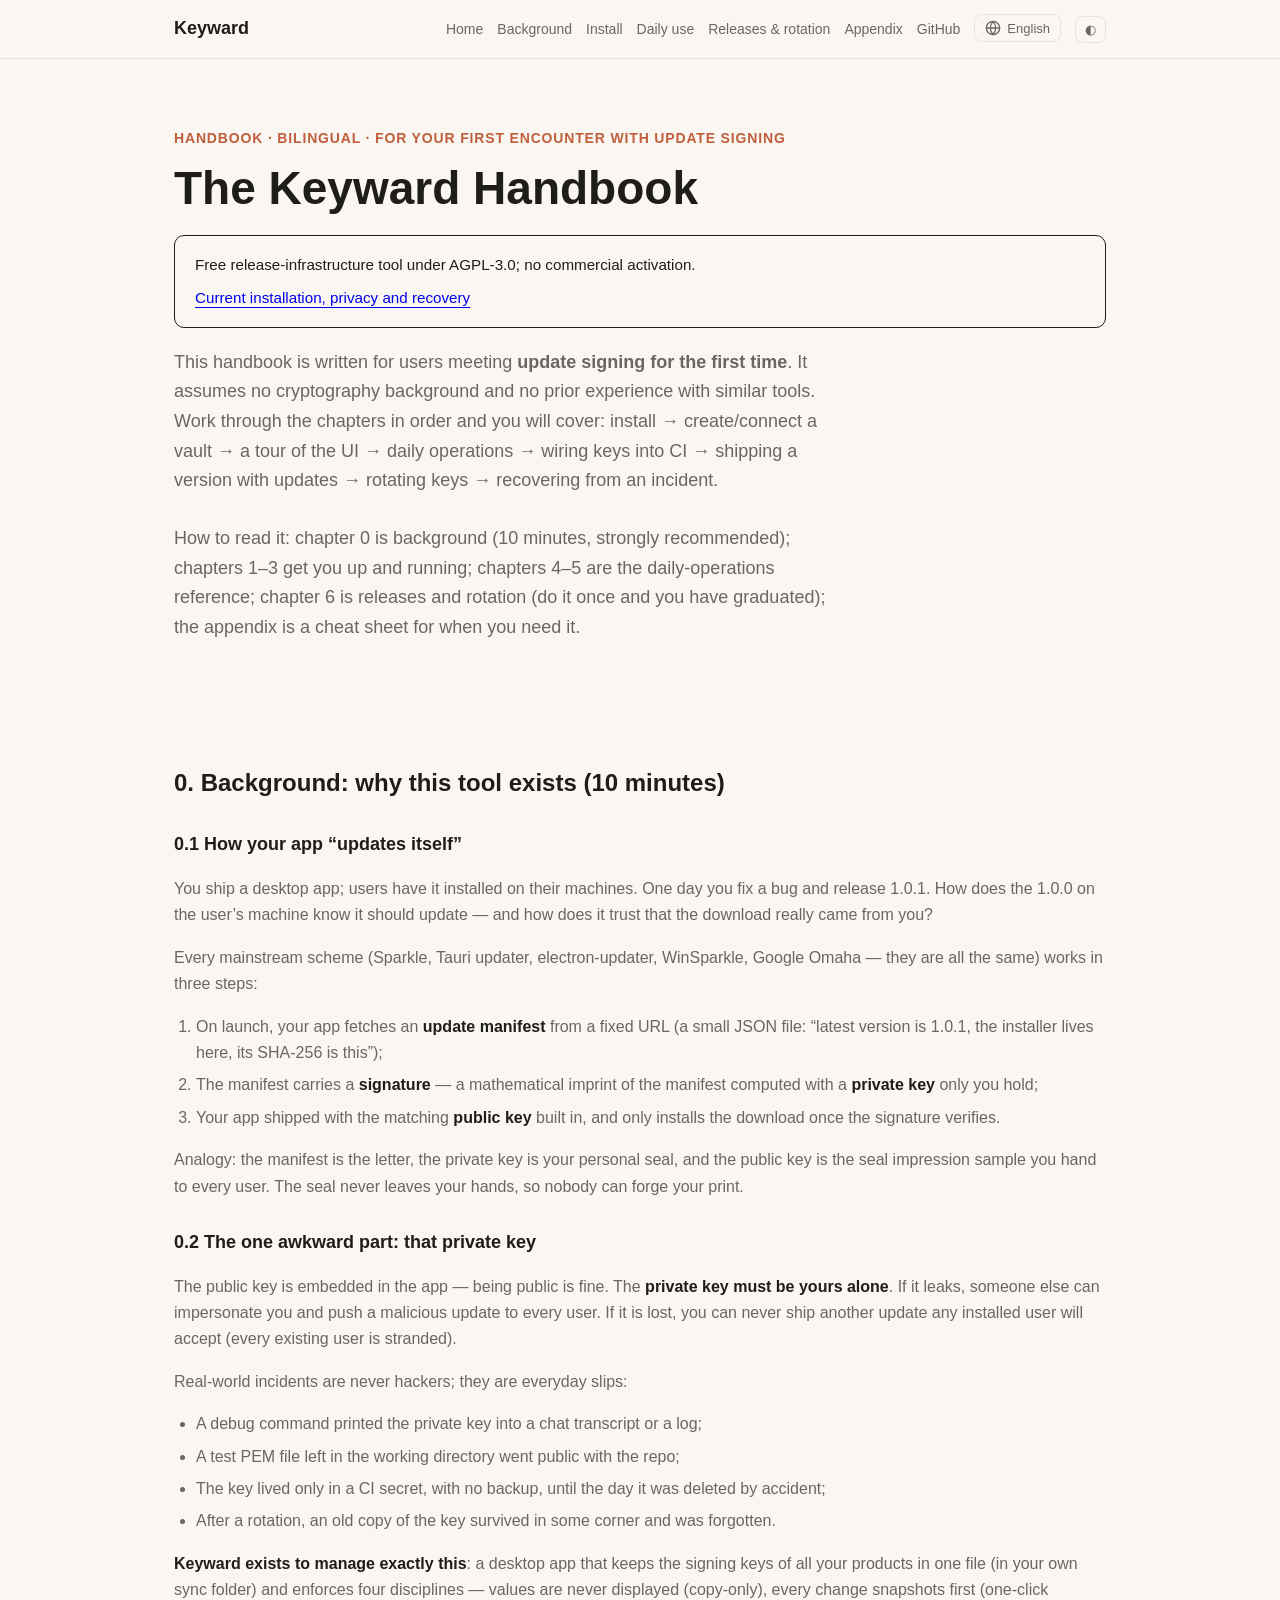
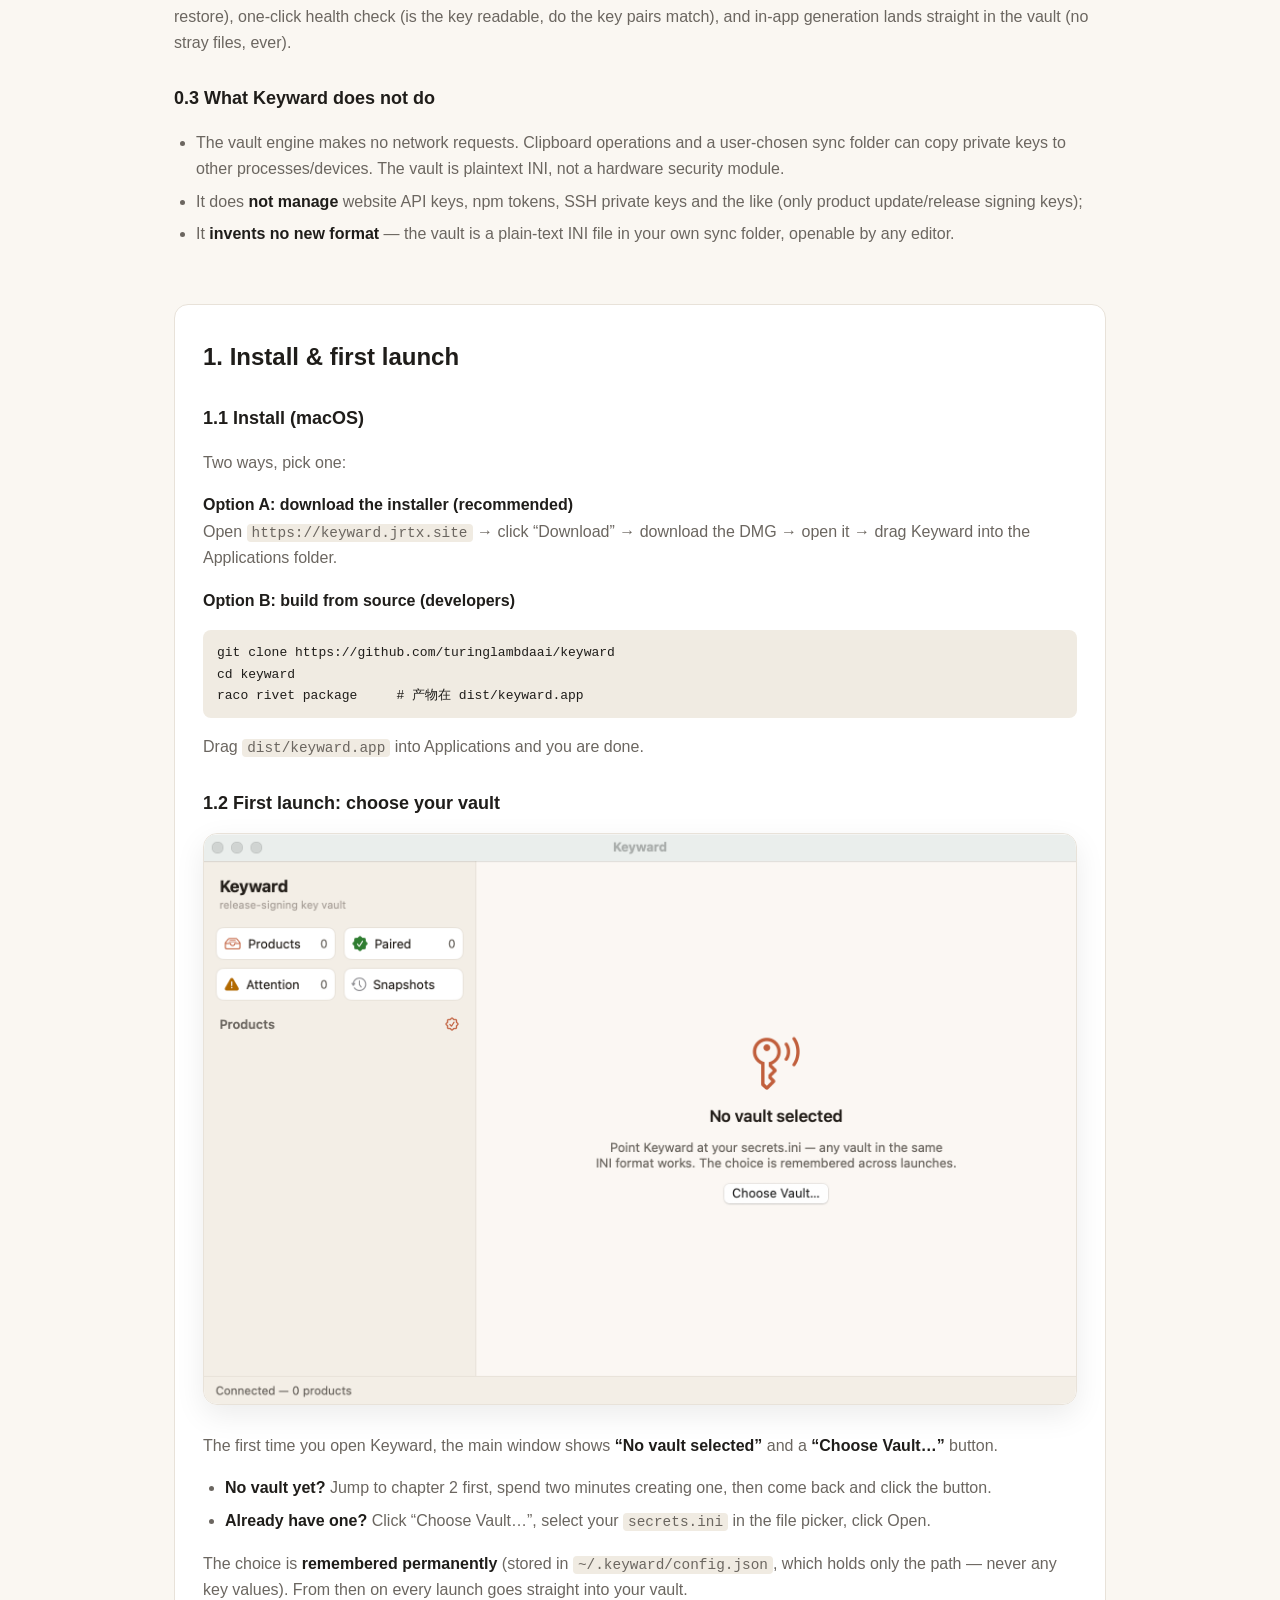
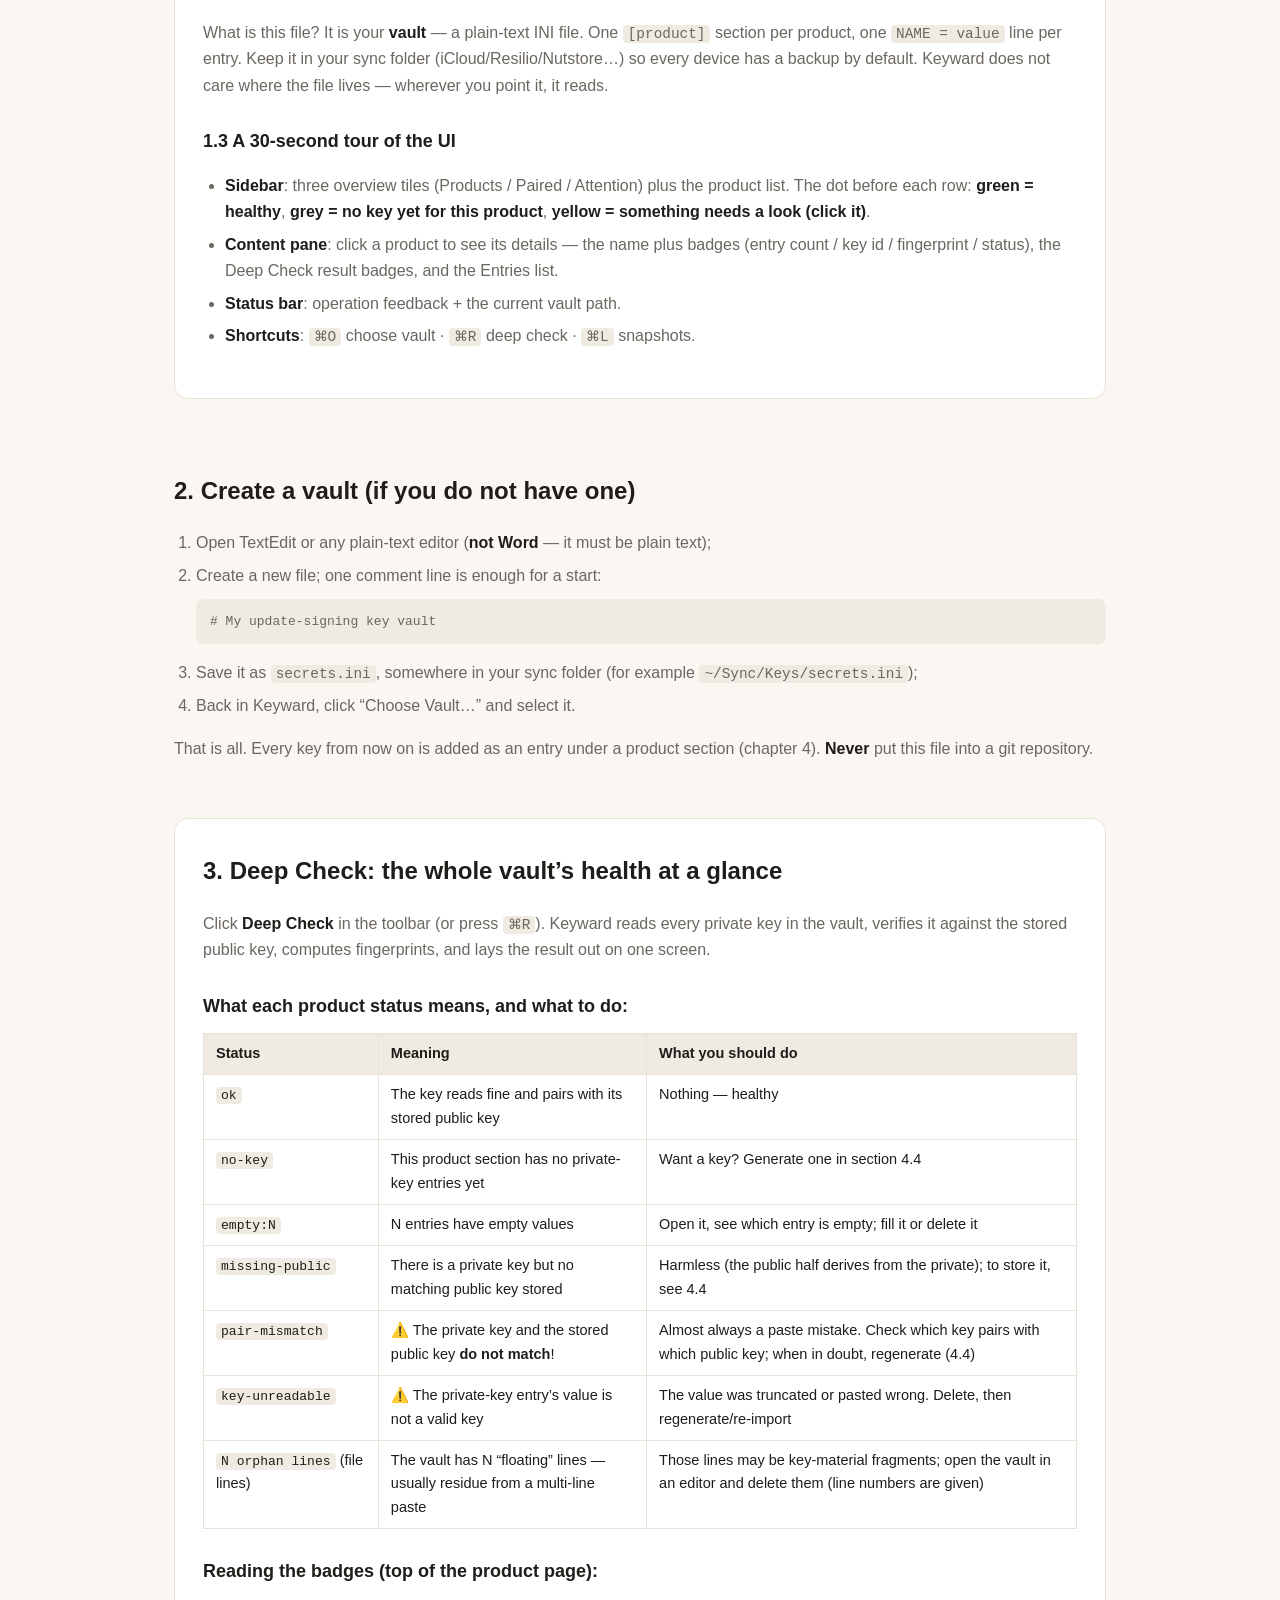
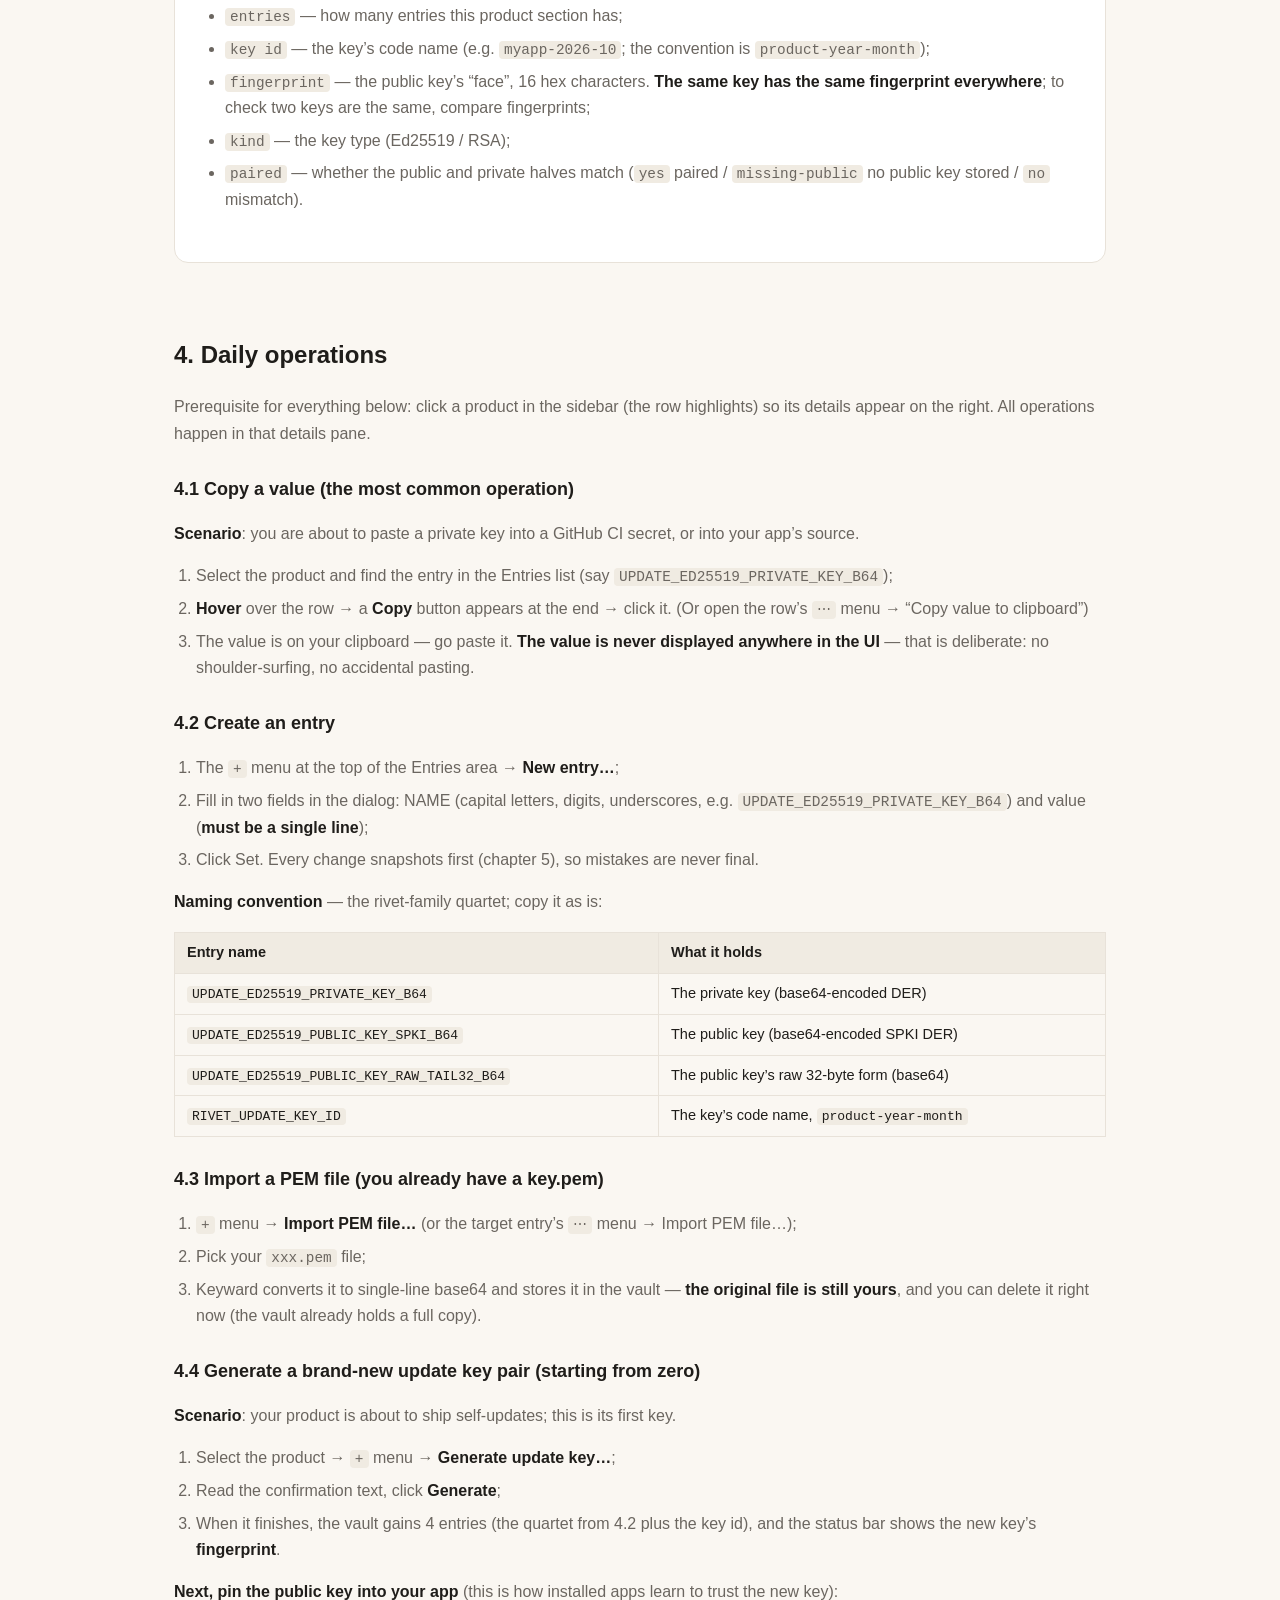
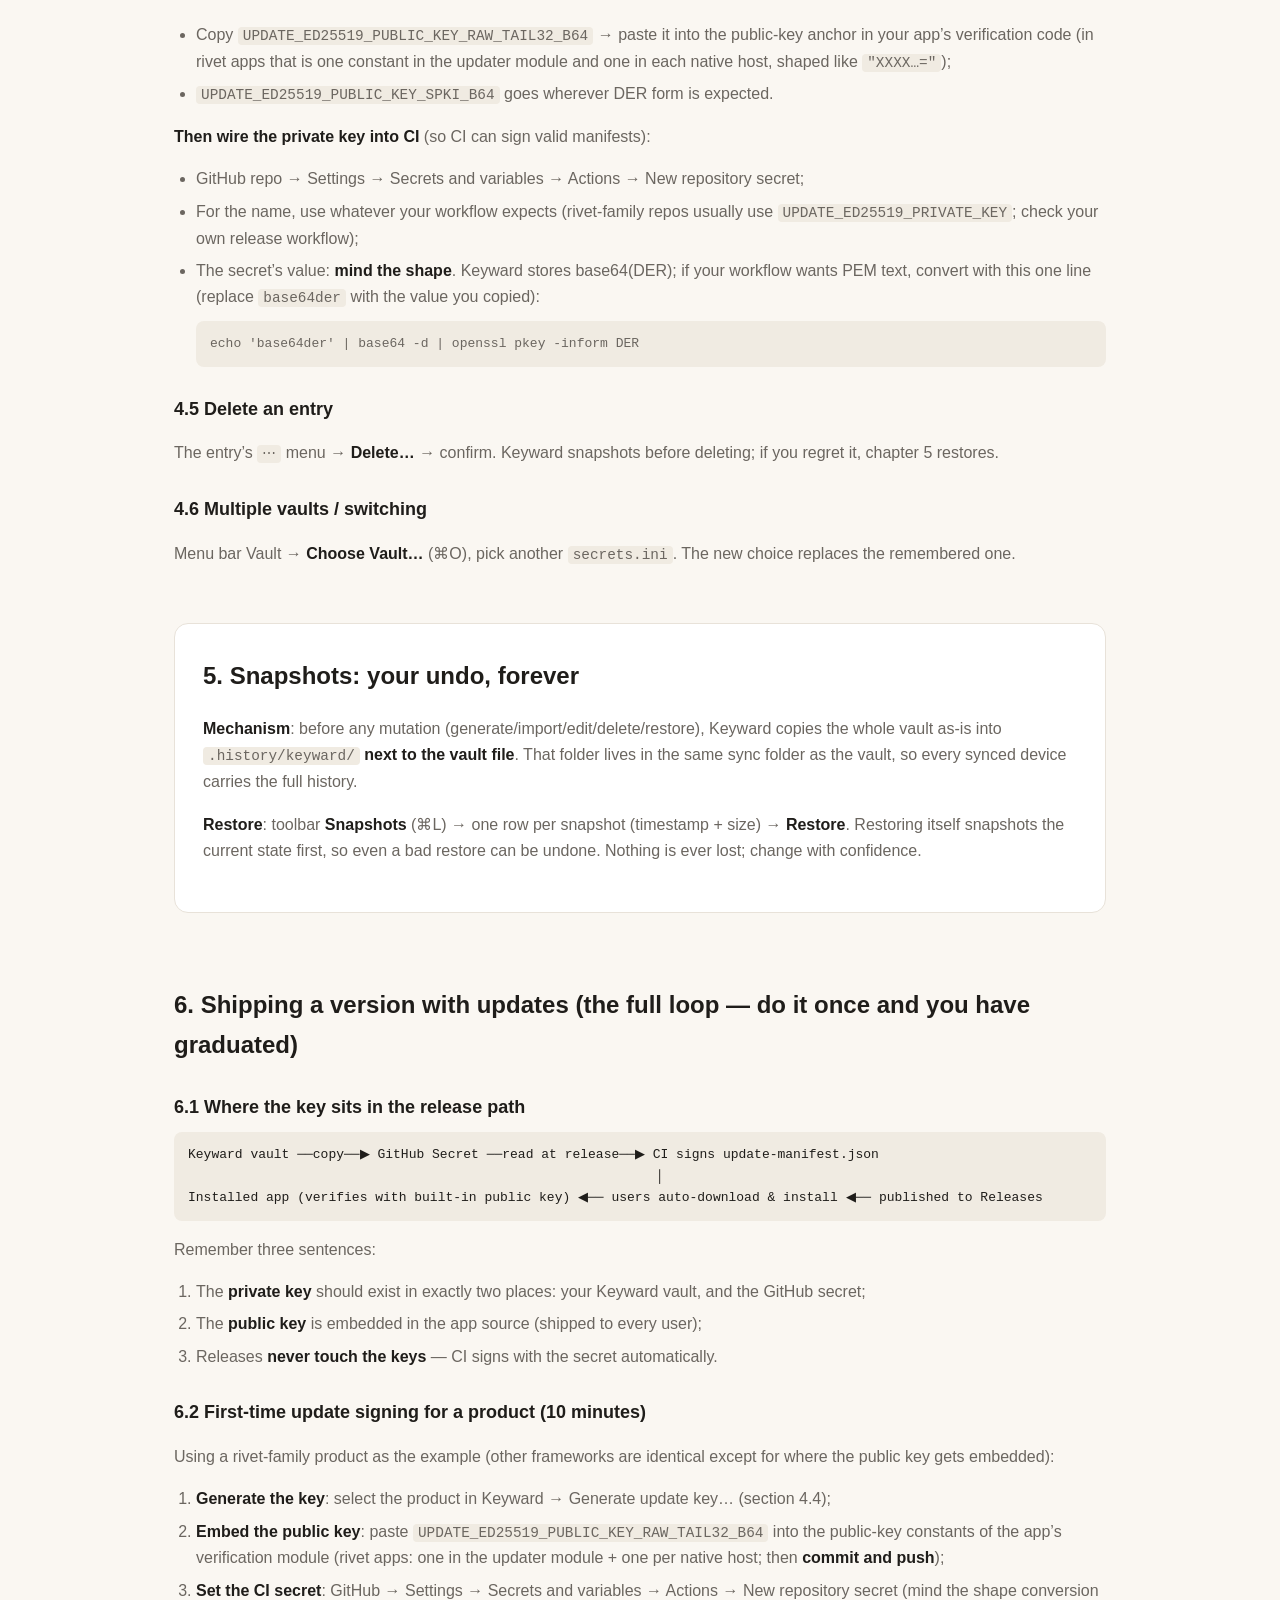
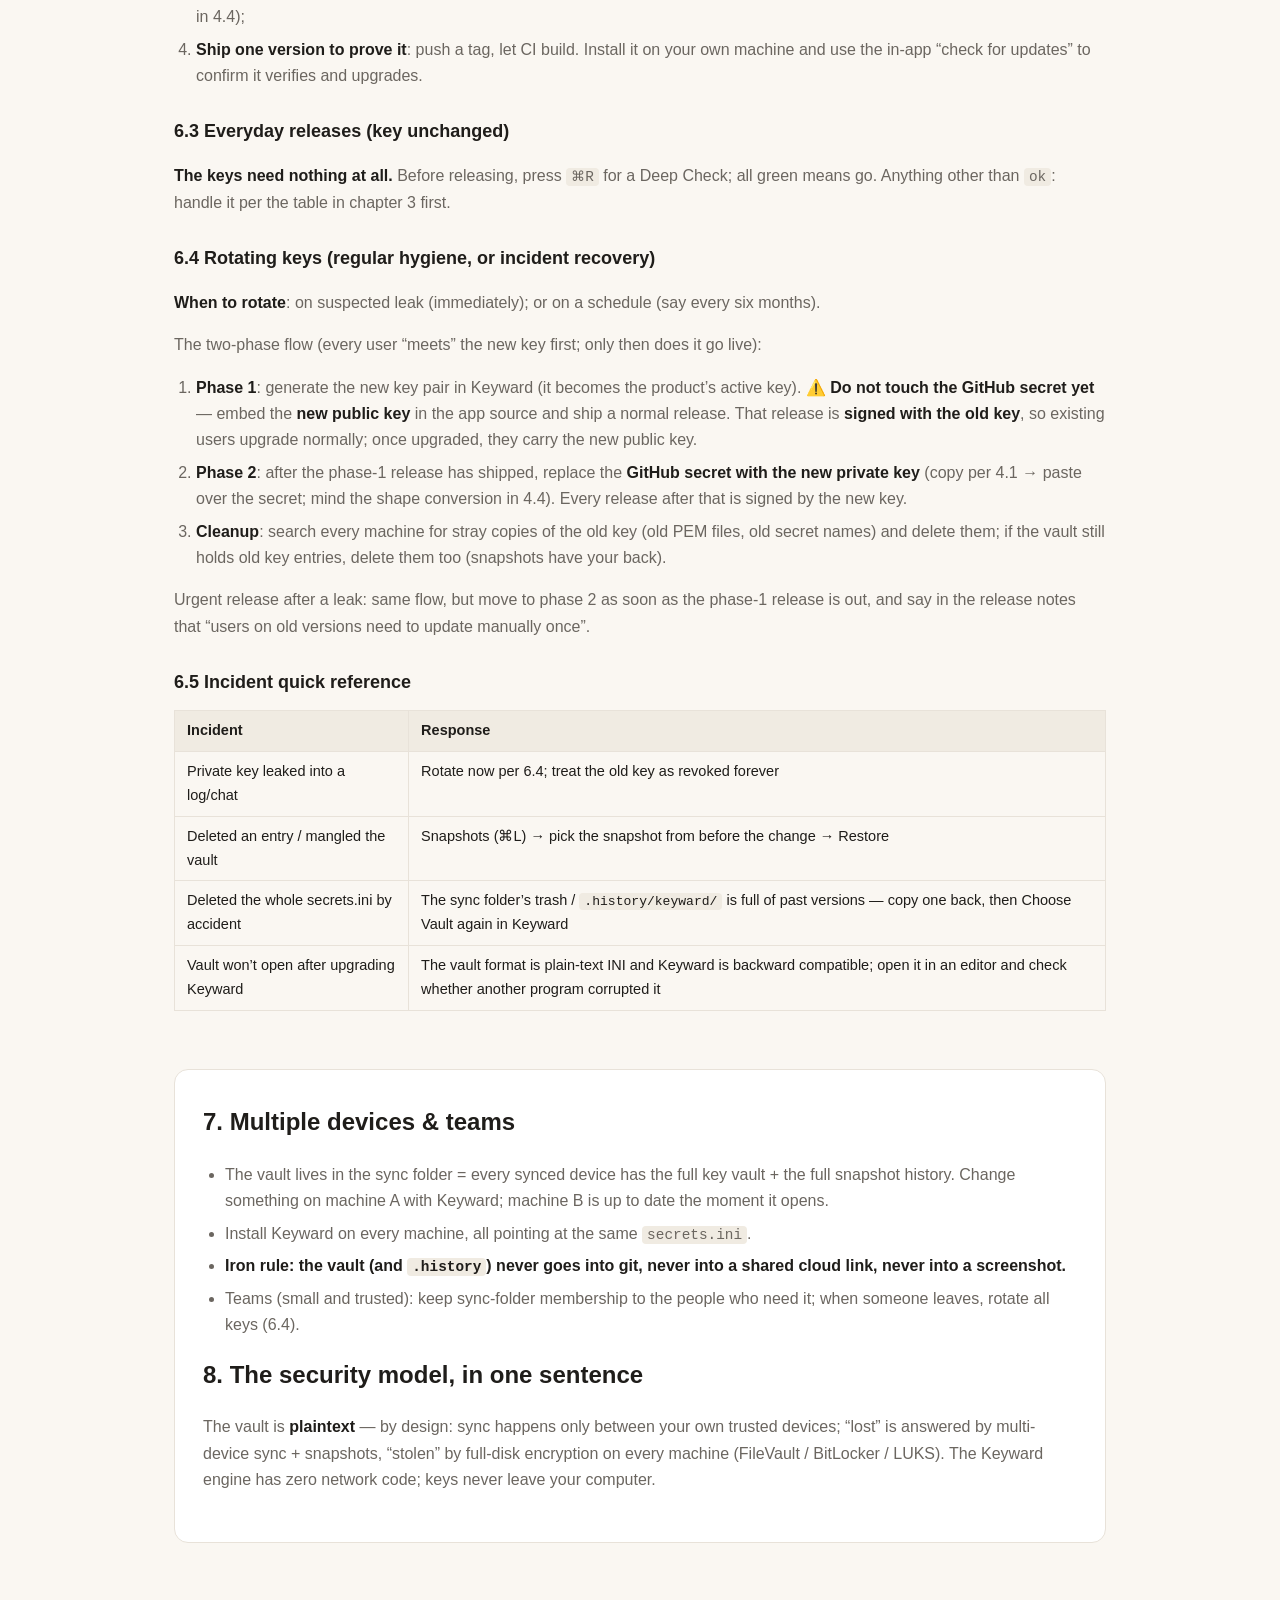
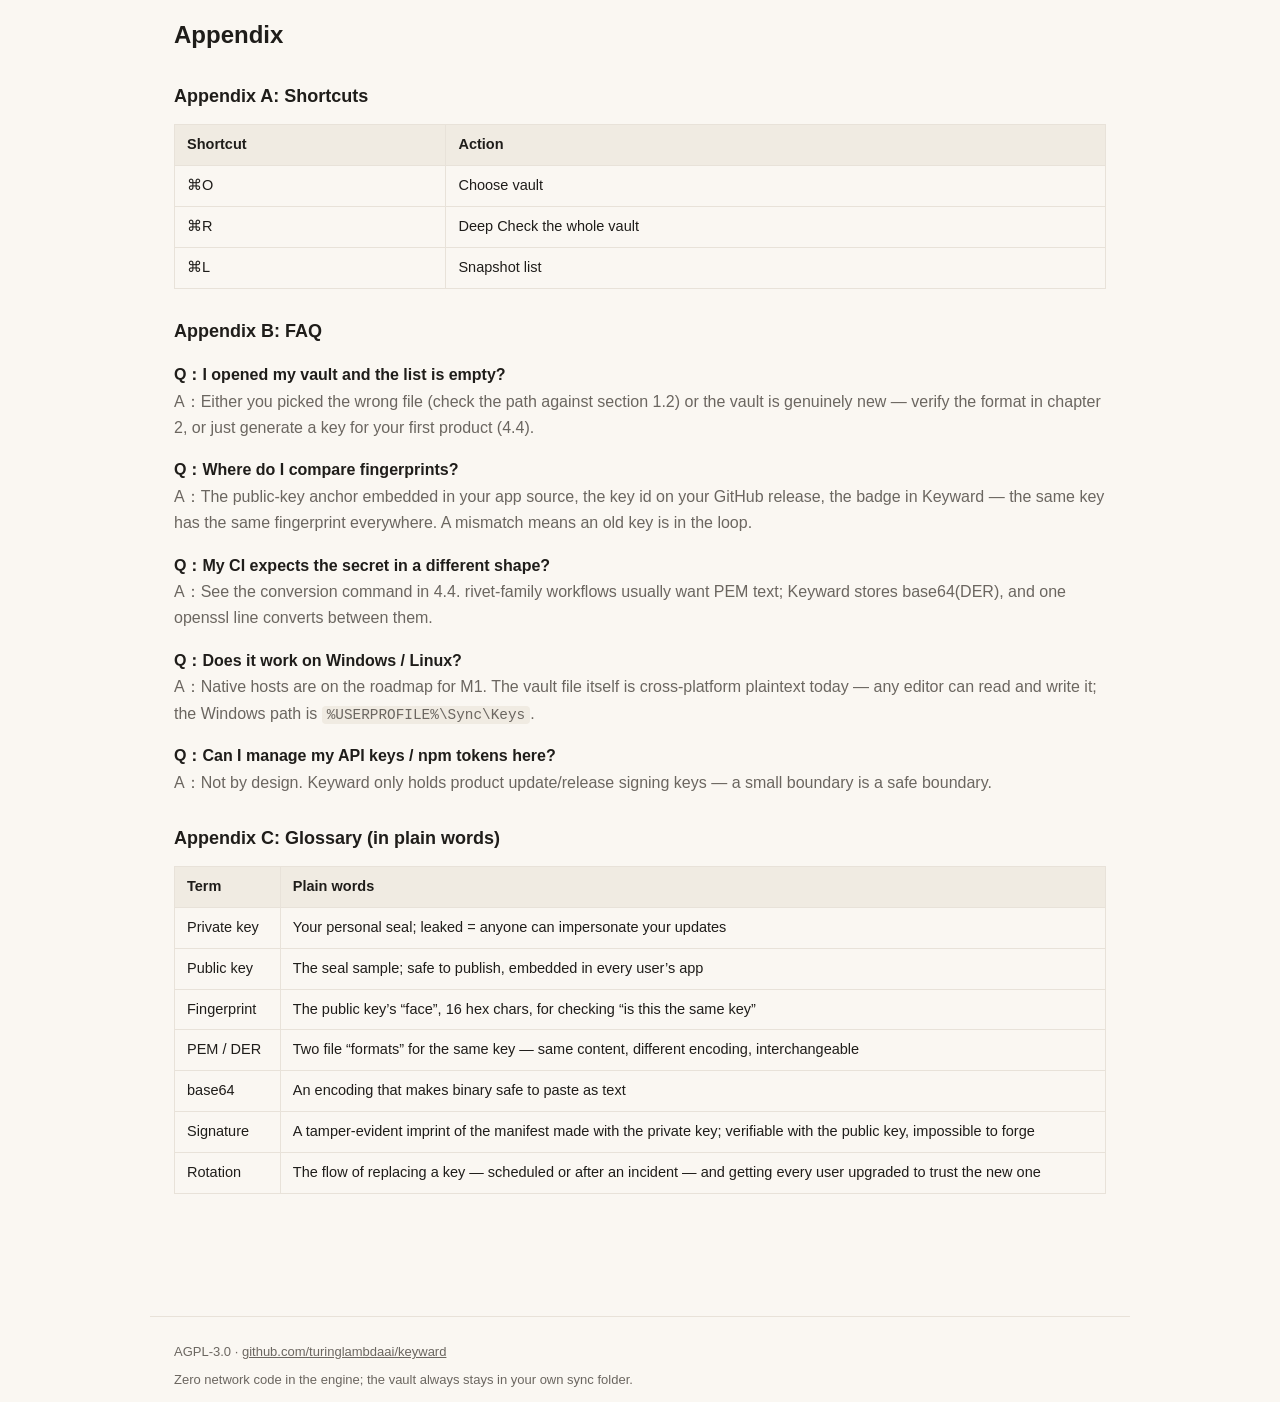
==== commit 185637d0: "docs: complete bilingual product onboarding and customer help Align homepage, README and manuals on " ====
--- a/site/guide.html
+++ b/site/guide.html
@@ -16,6 +16,17 @@
     document.documentElement.lang = l === 'zh' ? 'zh-CN' : 'en';
   })();
 </script>
+<script>
+var _hmt = _hmt || [];
+(function() {
+  var hm = document.createElement("script");
+  hm.src = "https://hm.baidu.com/hm.js?8e2445912635226bcba0c400bfb6079d";
+  var s = document.getElementsByTagName("script")[0];
+  s.parentNode.insertBefore(hm, s);
+})();
+</script>
+<style>.lang-menu li.lang-choice{padding:0}.lang-menu .lang-choice button{display:block;width:100%;padding:8px 12px;border:0;background:transparent;color:inherit;font:inherit;text-align:left;cursor:pointer}.lang-menu .lang-choice button:focus-visible{outline:2px solid currentColor;outline-offset:-2px;border-radius:4px}</style>
+<style>.guide-status{margin:20px 0;padding:16px 20px;border:1px solid currentColor;border-radius:10px;font-size:.95rem;line-height:1.65}.guide-status p{margin:0 0 8px}.guide-status a{text-decoration:underline;text-underline-offset:4px}html:lang(en) .reader-zh,html:lang(zh) .reader-en{display:none!important}</style>
 </head>
 <body>
 <header class="nav">
@@ -35,8 +46,8 @@
           <span id="current-lang-label">English</span>
         </button>
         <ul class="lang-menu">
-          <li onclick="setLanguage('en')">English</li>
-          <li onclick="setLanguage('zh')">简体中文</li>
+          <li class="lang-choice"><button type="button" onclick="setLanguage('en')">English</button></li>
+          <li class="lang-choice"><button type="button" onclick="setLanguage('zh')">简体中文</button></li>
         </ul>
       </div>
       <button class="theme-btn" id="theme-btn" aria-label="Toggle theme">◐</button>
@@ -48,6 +59,7 @@
 <section class="hero">
   <p class="kicker" data-i18n="kicker">使用手册 · 双语 · 面向第一次接触更新签名的你</p>
   <h1 data-i18n="title">Keyward 使用手册</h1>
+<aside class="guide-status"><p class="reader-en " lang="en">Free release-infrastructure tool under AGPL-3.0; no commercial activation.</p><p class="reader-zh " lang="zh">AGPL-3.0 许可的免费发布基础设施工具，不接商业激活。</p><a class="reader-en" lang="en" href="https://github.com/turinglambdaai/keyward/blob/main/docs/USER-GUIDE.md">Current installation, privacy and recovery</a><a class="reader-zh" lang="zh" href="https://github.com/turinglambdaai/keyward/blob/main/docs/USER-GUIDE.zh-CN.md">当前安装、隐私与恢复</a></aside>
   <p class="lede" data-i18n="lede">
     这本手册面向<strong>第一次接触更新签名</strong>的用户。它不假设你懂任何密码学，
     也不假设你用过任何类似工具。跟着章节一步步做，你会完成：
@@ -103,7 +115,7 @@
 
   <h3 data-i18n="ch0-3-t">0.3 Keyward 不管什么</h3>
   <ul>
-    <li data-i18n="ch0-3-a">它<strong>不发出任何网络请求</strong>——引擎里没有网络代码，钥匙不出你的电脑；</li>
+    <li data-i18n="ch0-3-a">密钥库引擎不联网；剪贴板与用户自选同步文件夹仍可能将私钥复制到其他进程或设备。密钥库是明文 INI，不等于硬件安全模块。</li>
     <li data-i18n="ch0-3-b">它<strong>不管理</strong>网站 API key、npm token、SSH 私钥这类东西（只放产品更新/发布签名钥）；</li>
     <li data-i18n="ch0-3-c">它<strong>不发明新格式</strong>——库就是一个纯文本 INI 文件，放在你自己的同步盘里，任何编辑器都能打开它。</li>
   </ul>
@@ -402,7 +414,7 @@
       'ch0-2-f': 'After a rotation, an old copy of the key survived in some corner and was forgotten.',
       'ch0-2-g': '<strong>Keyward exists to manage exactly this</strong>: a desktop app that keeps the signing keys of all your products in one file (in your own sync folder) and enforces four disciplines — values are never displayed (copy-only), every change snapshots first (one-click restore), one-click health check (is the key readable, do the key pairs match), and in-app generation lands straight in the vault (no stray files, ever).',
       'ch0-3-t': '0.3 What Keyward does not do',
-      'ch0-3-a': 'It <strong>sends no network requests</strong> — the engine contains no network code; keys never leave your machine;',
+      'ch0-3-a': "The vault engine makes no network requests. Clipboard operations and a user-chosen sync folder can copy private keys to other processes/devices. The vault is plaintext INI, not a hardware security module.",
       'ch0-3-b': 'It does <strong>not manage</strong> website API keys, npm tokens, SSH private keys and the like (only product update/release signing keys);',
       'ch0-3-c': 'It <strong>invents no new format</strong> — the vault is a plain-text INI file in your own sync folder, openable by any editor.',
       'ch1': '1. Install & first launch',
@@ -539,7 +551,7 @@
       'ch0-2-f': '轮换了新钥，某个角落里的旧钥副本忘了删。',
       'ch0-2-g': '<strong>Keyward 就是管这些的</strong>：它给你一个桌面界面，把所有产品的签名钥匙集中在一个文件里（放在你自己的同步盘），并替你守住四条纪律——值永不显示（只能复制）、每次改动先自动快照（丢了能一键恢复）、一键体检（钥匙是否健康、公私钥是否配对）、生成钥匙直接入库（不留任何散落文件）。',
       'ch0-3-t': '0.3 Keyward 不管什么',
-      'ch0-3-a': '它<strong>不发出任何网络请求</strong>——引擎里没有网络代码，钥匙不出你的电脑；',
+      'ch0-3-a': "密钥库引擎不联网；剪贴板与用户自选同步文件夹仍可能将私钥复制到其他进程或设备。密钥库是明文 INI，不等于硬件安全模块。",
       'ch0-3-b': '它<strong>不管理</strong>网站 API key、npm token、SSH 私钥这类东西（只放产品更新/发布签名钥）；',
       'ch0-3-c': '它<strong>不发明新格式</strong>——库就是一个纯文本 INI 文件，放在你自己的同步盘里，任何编辑器都能打开它。',
       'ch1': '1. 安装与首次启动',
--- a/site/styles.css
+++ b/site/styles.css
@@ -176,6 +176,9 @@
 }
 .dl-card h3 { margin: 0 0 8px; font-size: 16px; }
 .dl-card p { margin: 0 0 14px; color: var(--muted); font-size: 15px; }
+.dl-links { margin: 0; font-size: 13px; }
+.dl-links a { color: var(--muted); text-decoration: underline; text-underline-offset: 3px; }
+.dl-links a:hover { color: var(--ink); }
 .code {
   background: var(--chip-bg);
   border-radius: 8px;
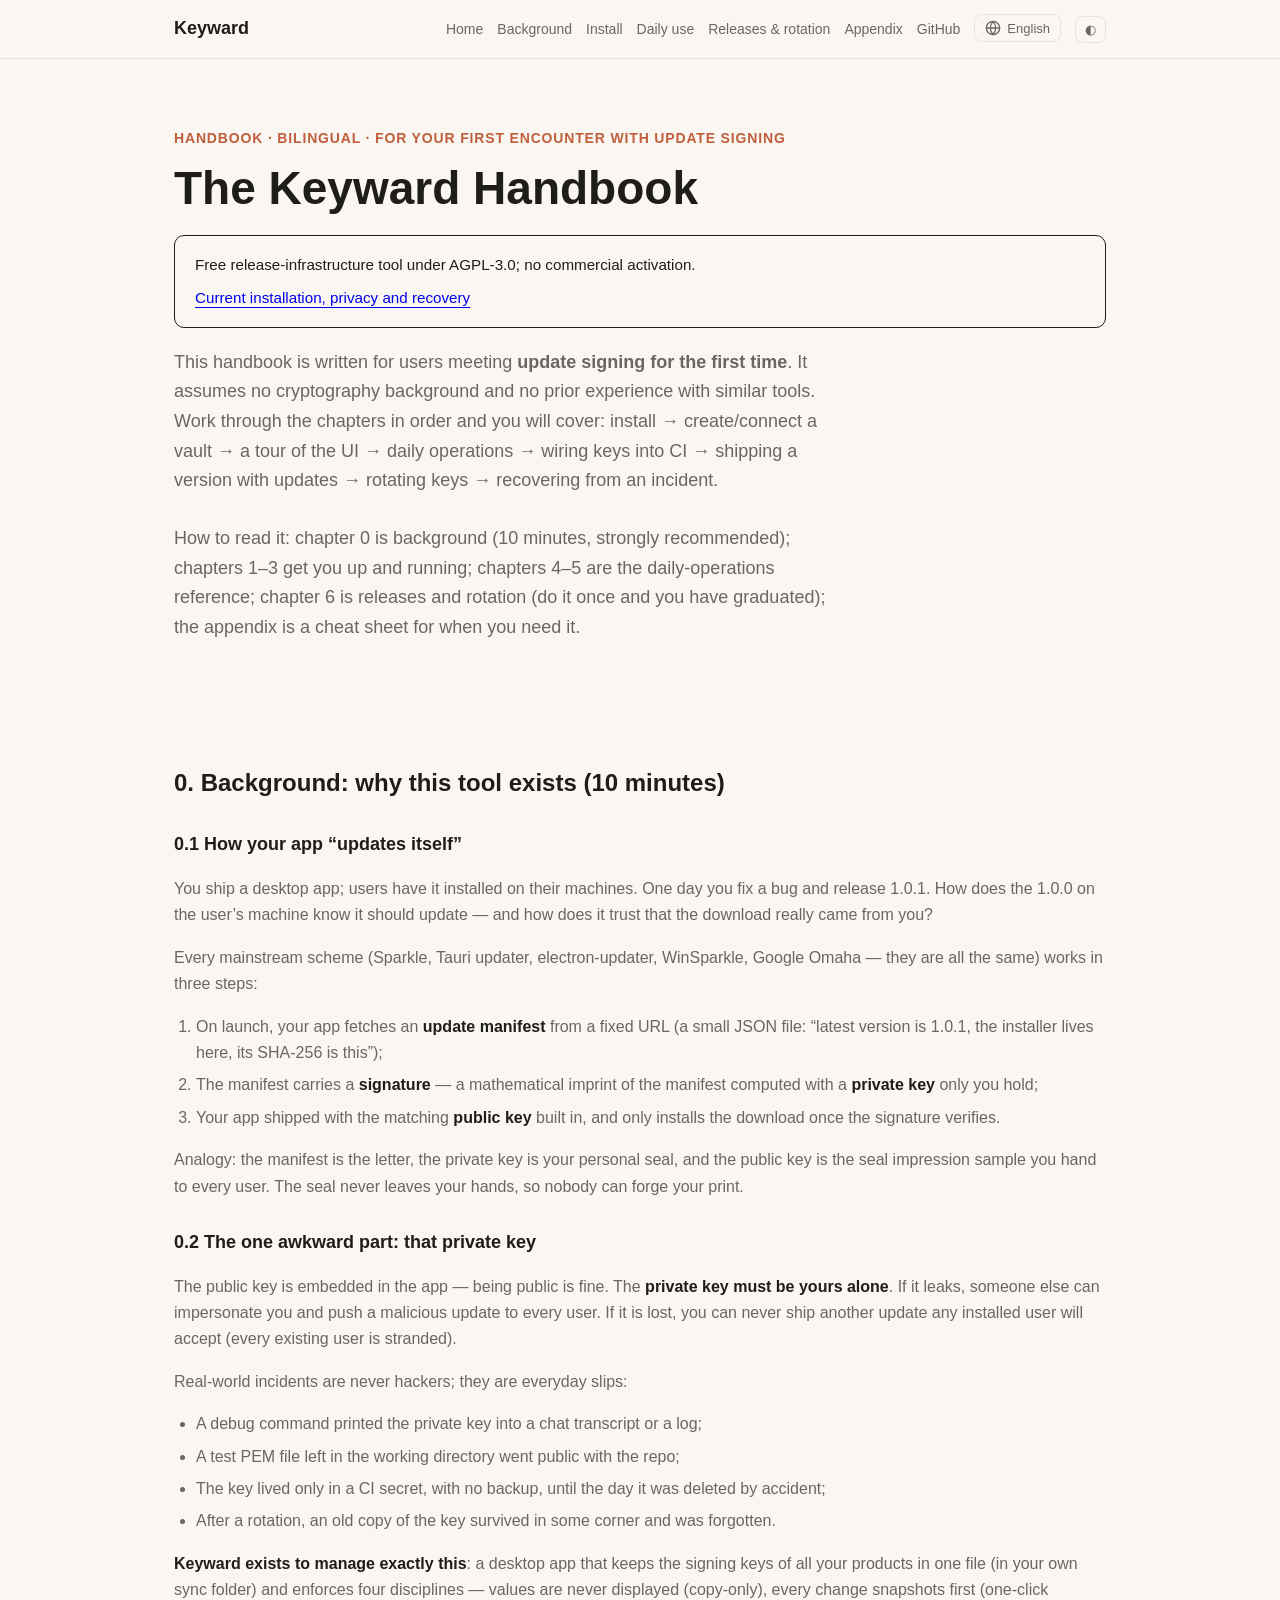
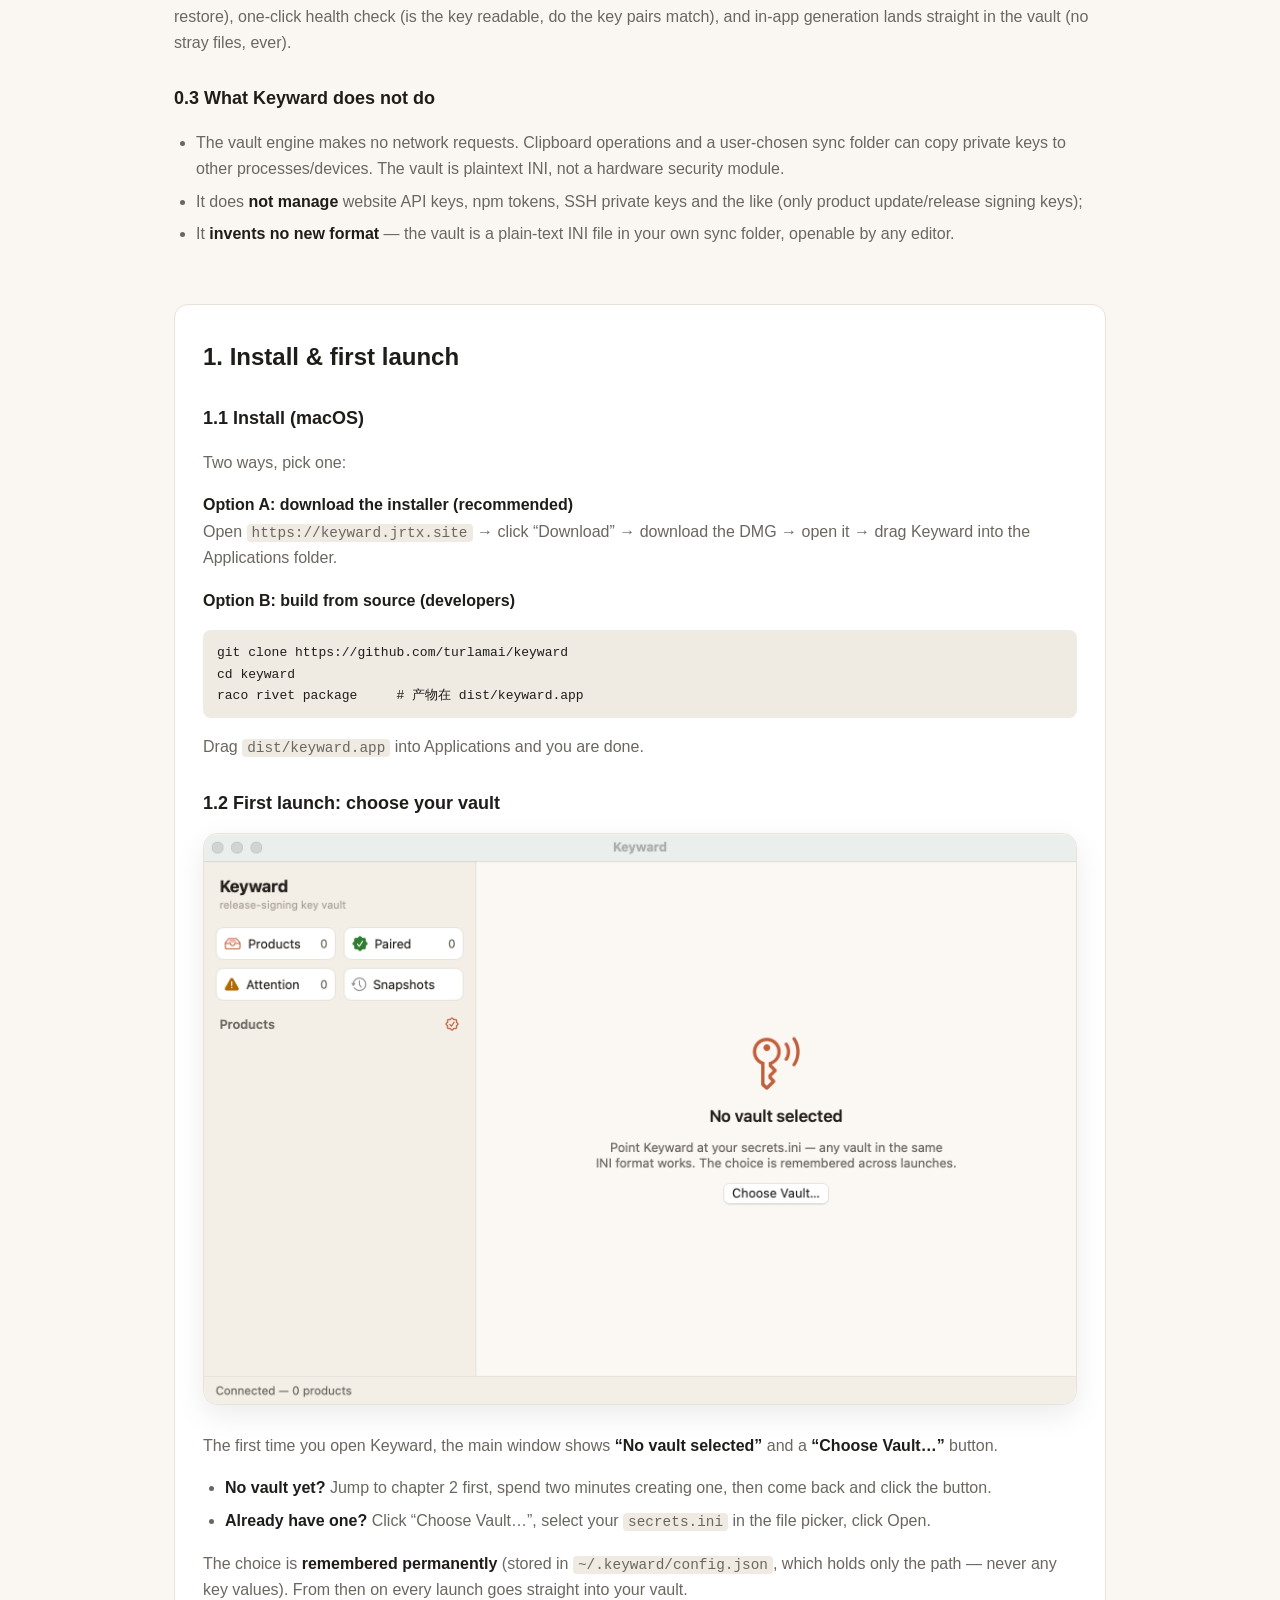
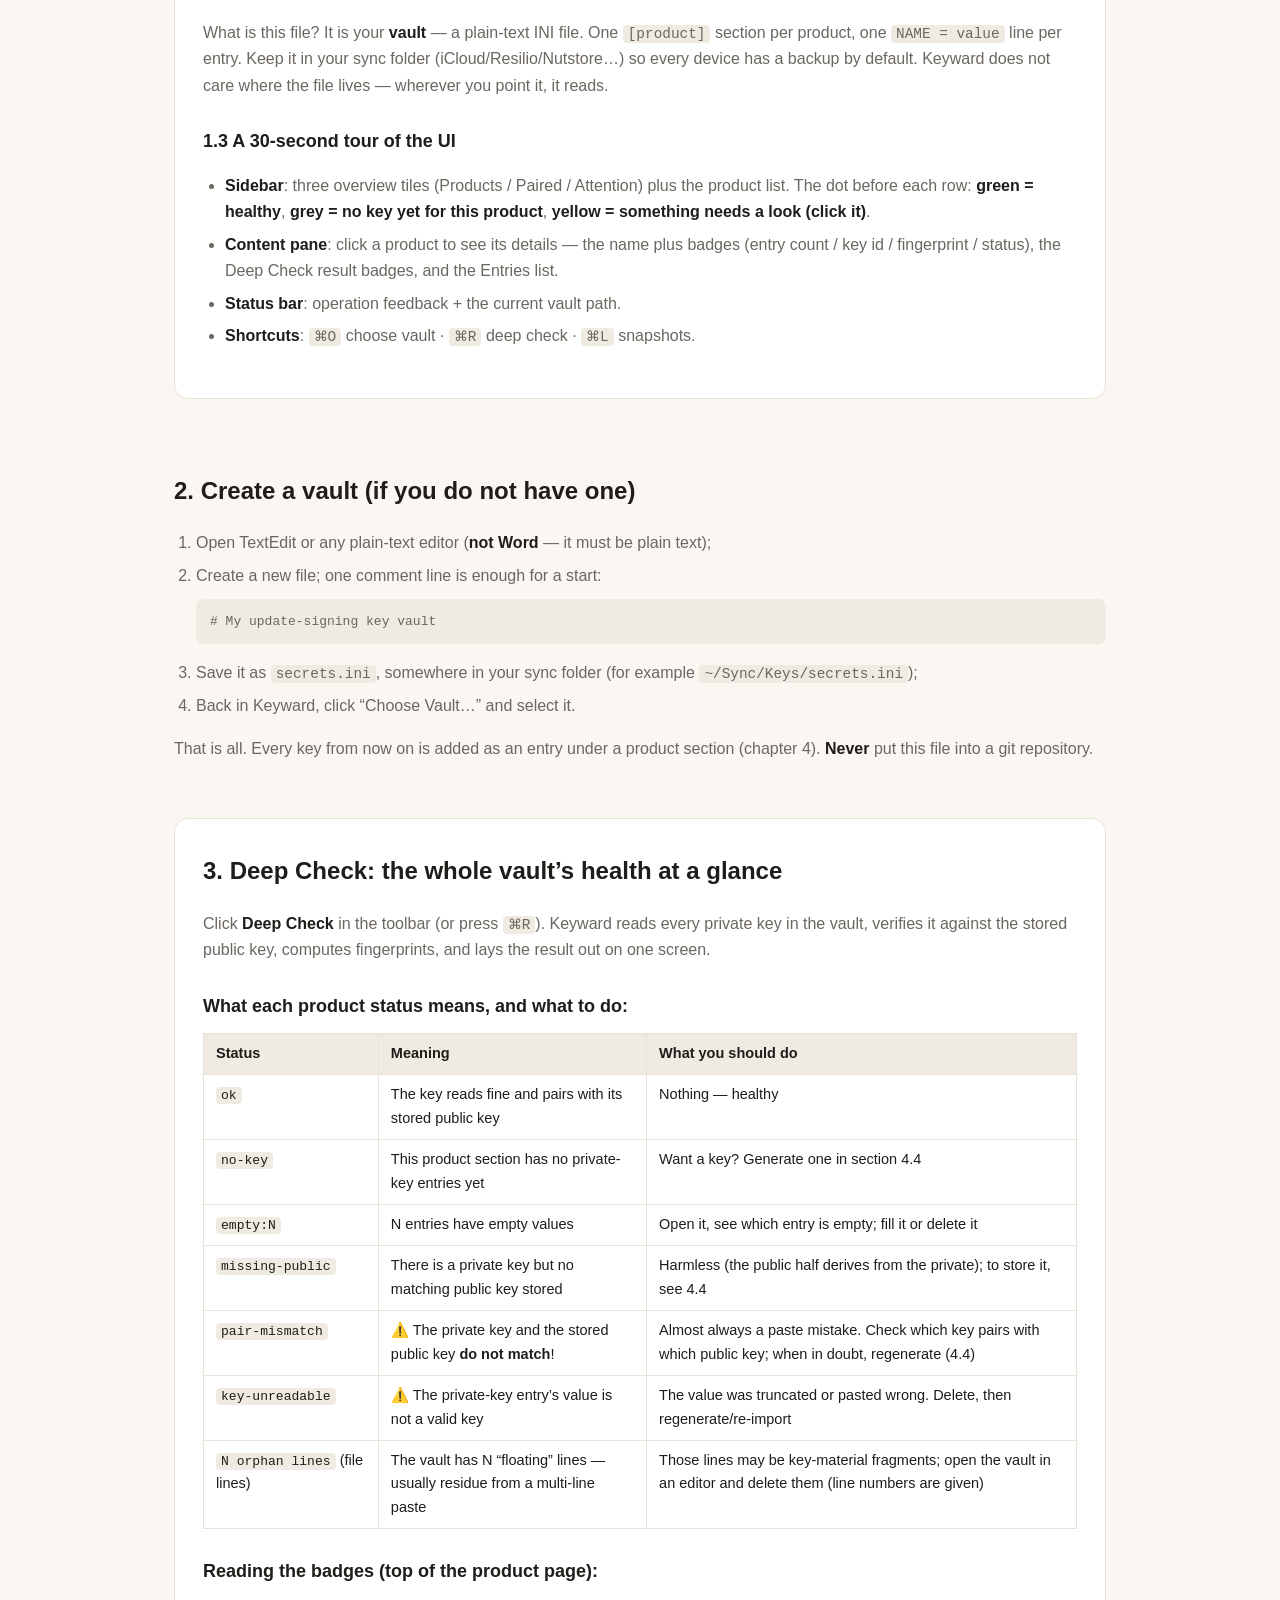
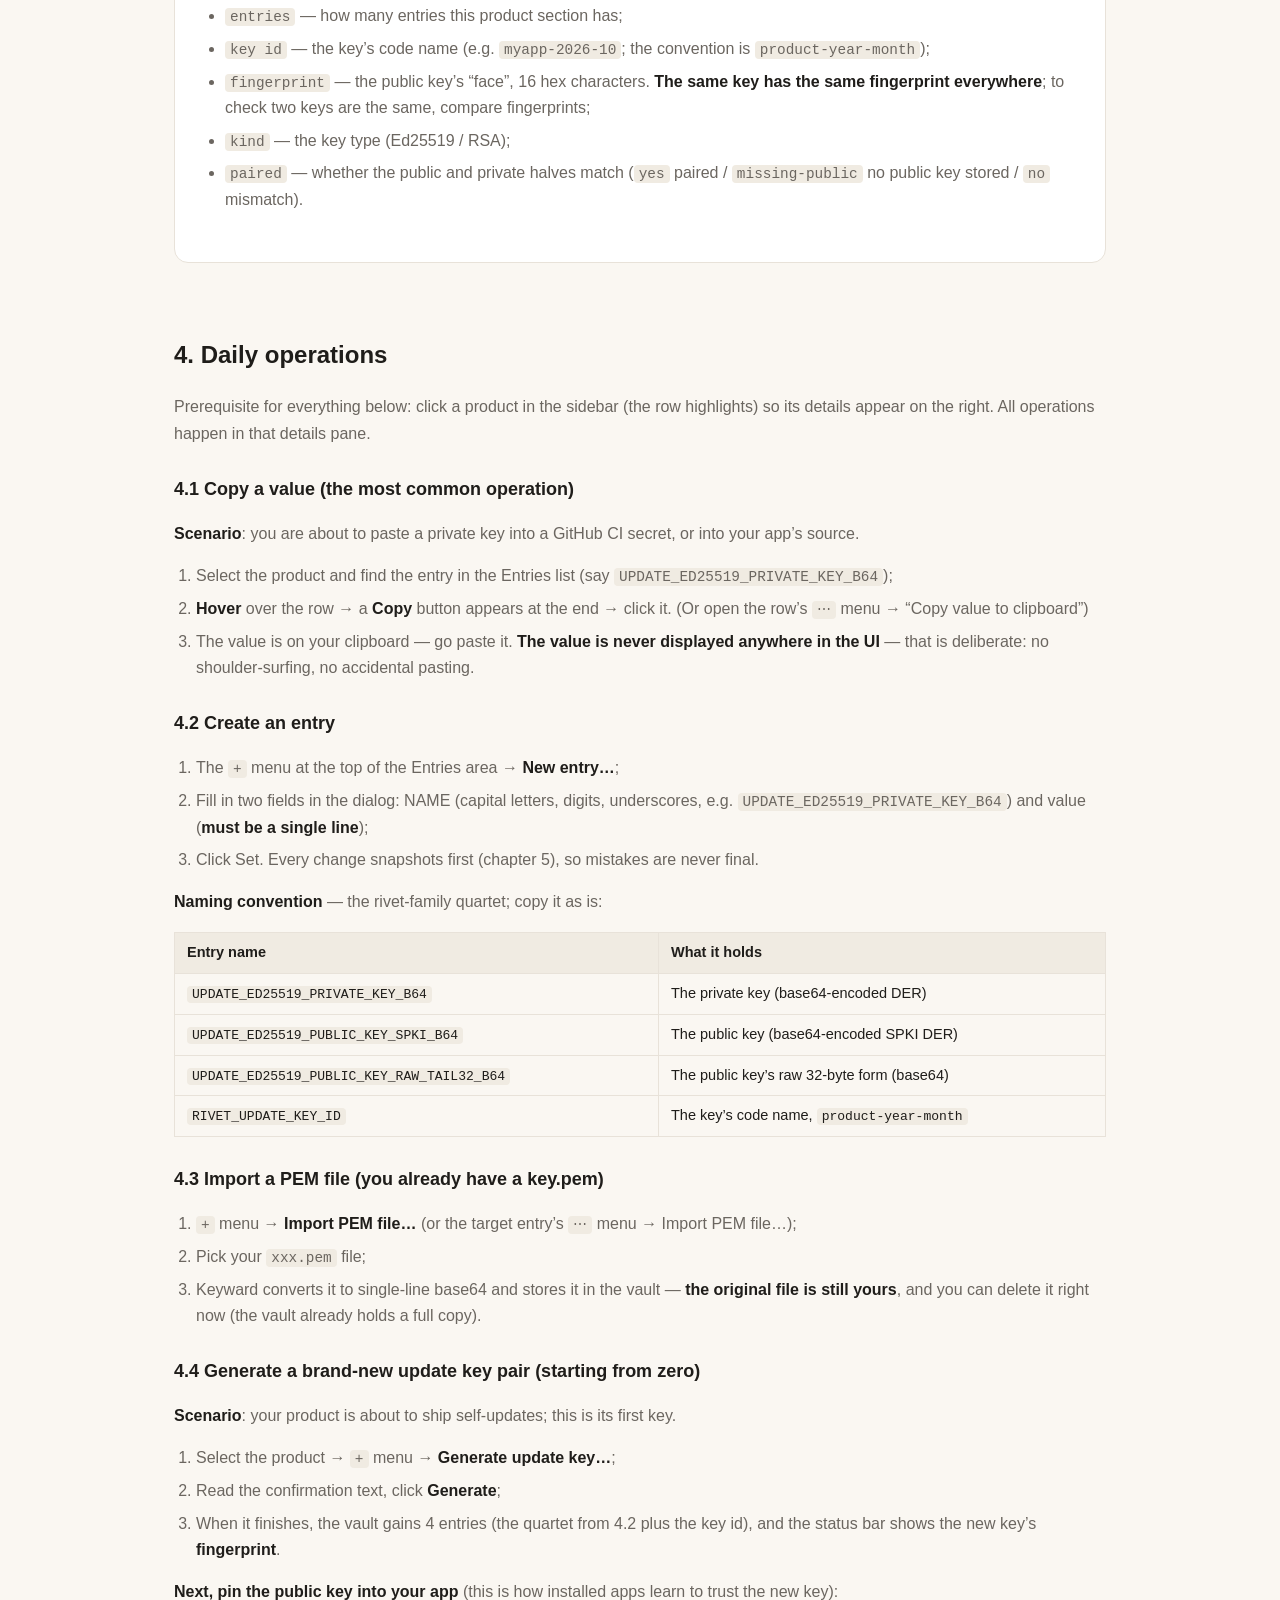
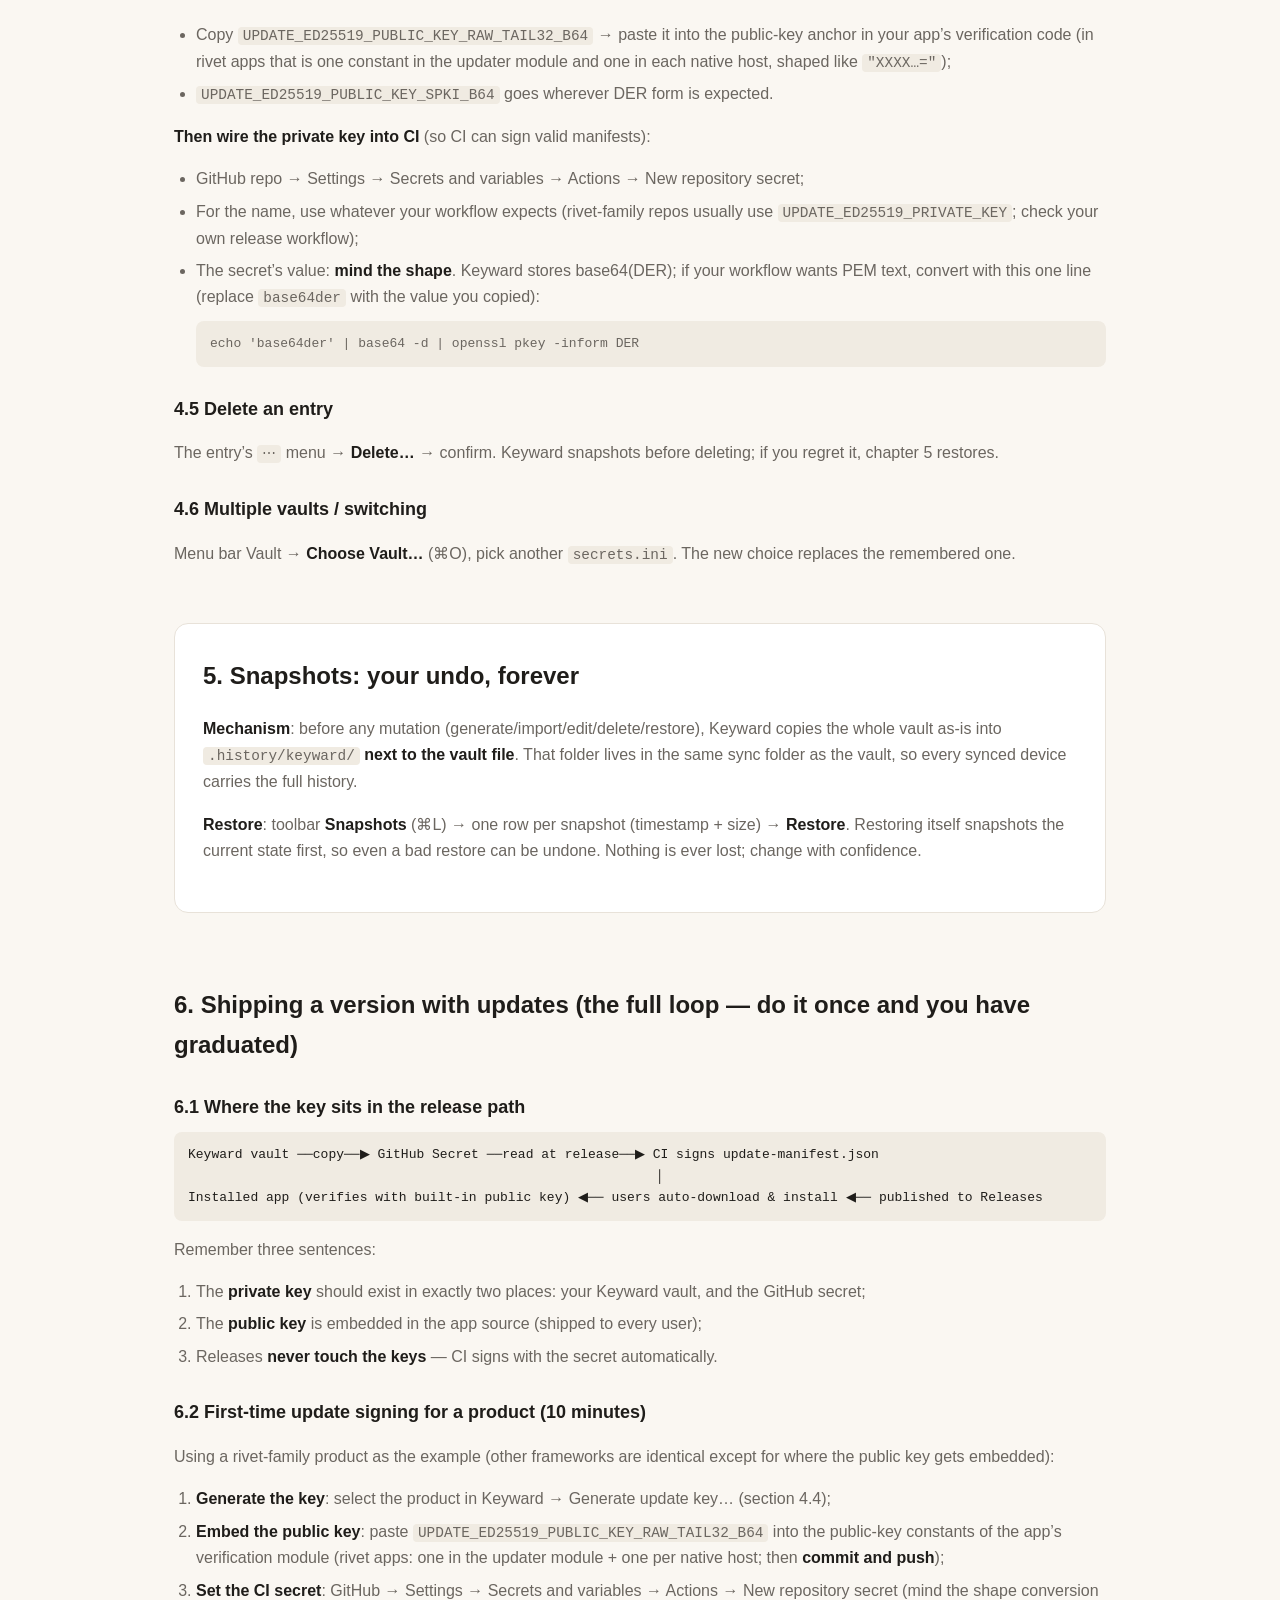
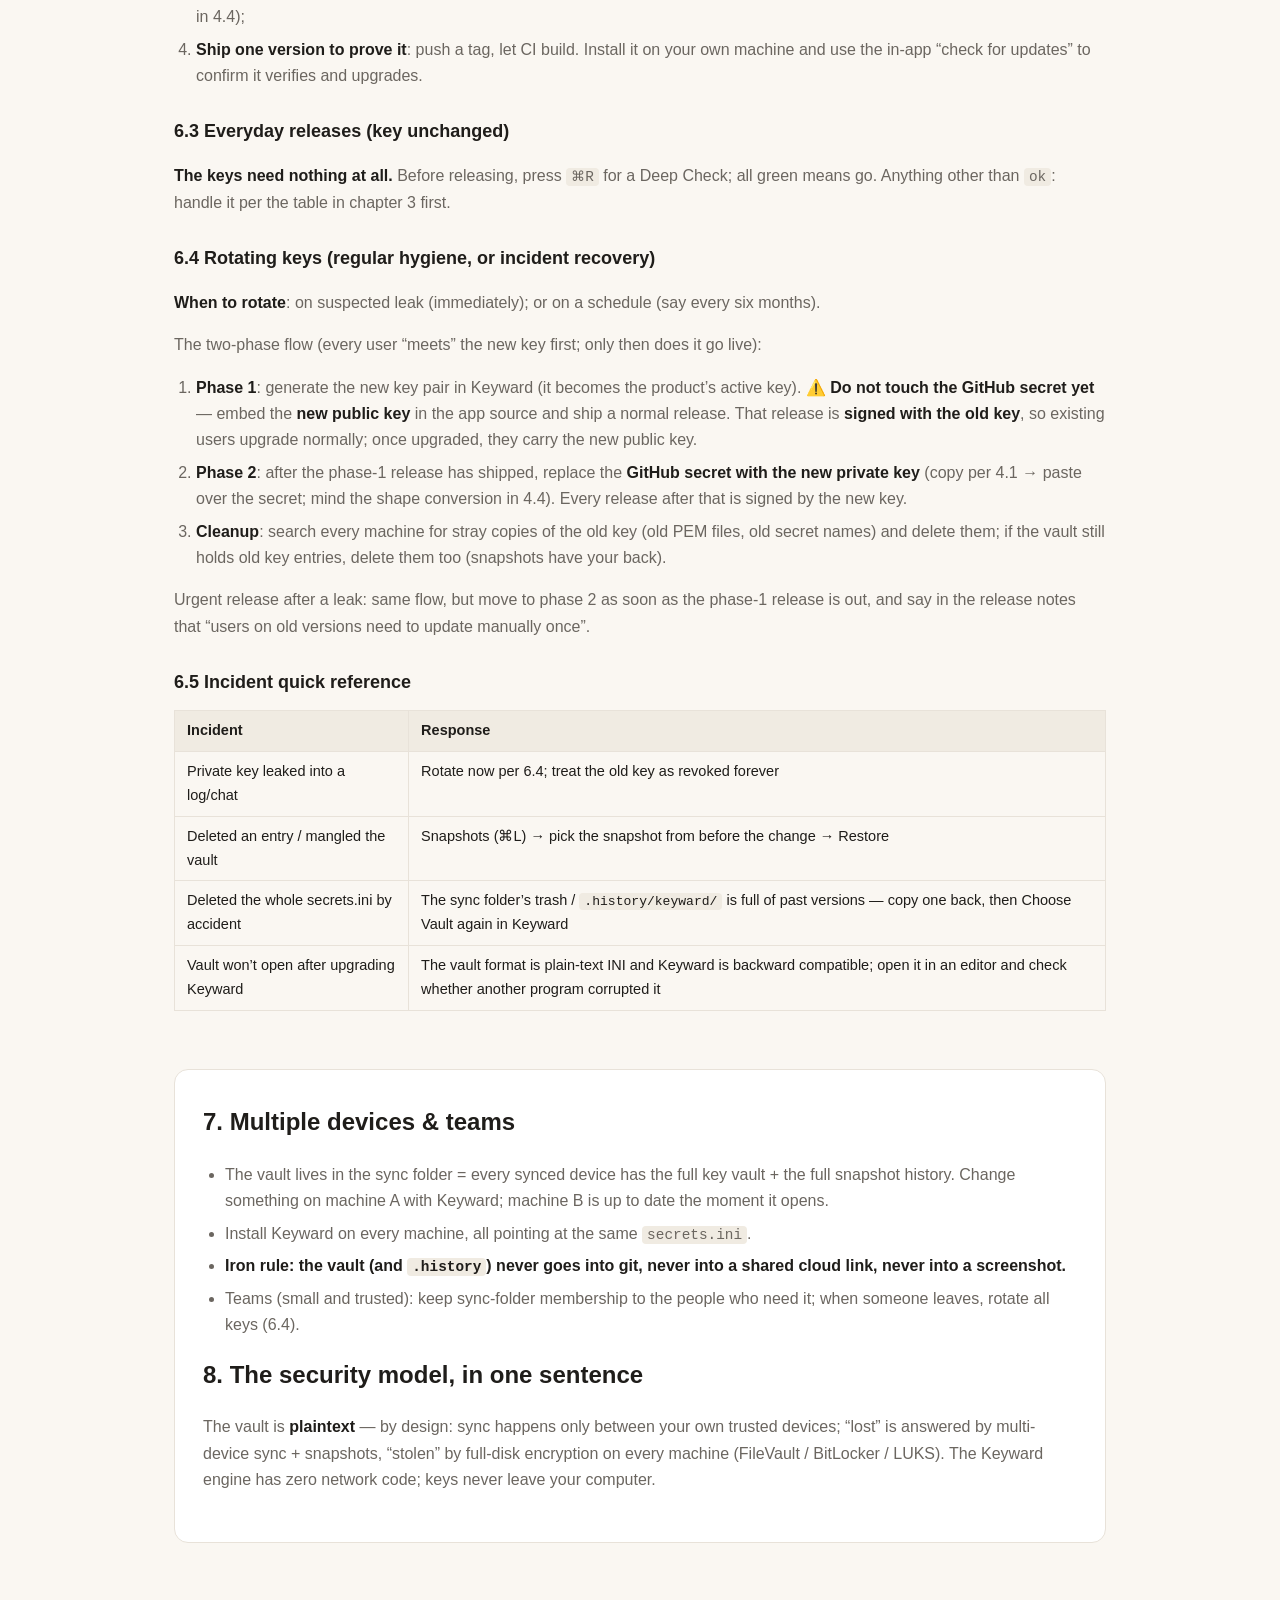
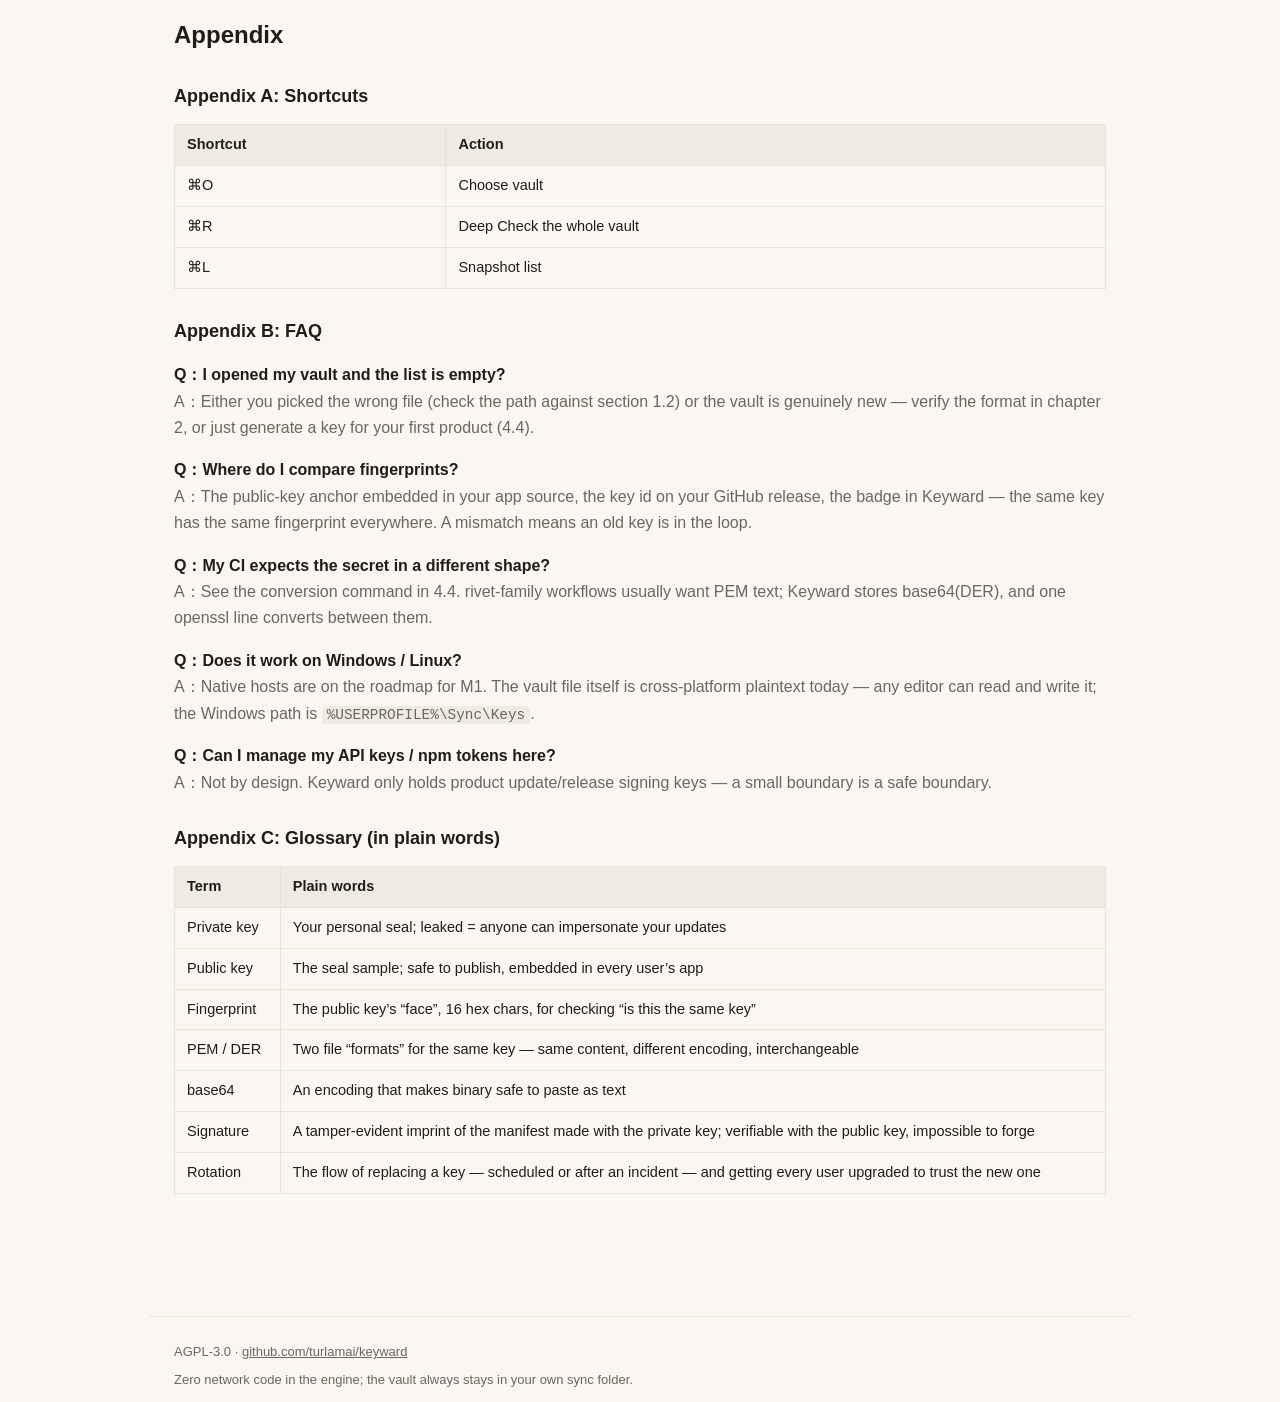
==== commit 69e1bdbd: "chore: update GitHub owner references in site/guide.html" ====
--- a/site/guide.html
+++ b/site/guide.html
@@ -39,7 +39,7 @@
       <a href="#operations" data-i18n="nav.operations">日常操作</a>
       <a href="#release" data-i18n="nav.release">发版与轮换</a>
       <a href="#appendix" data-i18n="nav.appendix">附录</a>
-      <a href="https://github.com/turinglambdaai/keyward" data-i18n="nav.github">GitHub</a>
+      <a href="https://github.com/turlamai/keyward" data-i18n="nav.github">GitHub</a>
       <div class="lang-dropdown-wrapper">
         <button class="lang-btn" type="button" aria-label="Switch language">
           <svg width="16" height="16" viewBox="0 0 24 24" fill="none" stroke="currentColor" stroke-width="2" stroke-linecap="round" stroke-linejoin="round"><circle cx="12" cy="12" r="10"></circle><line x1="2" y1="12" x2="22" y2="12"></line><path d="M12 2a15.3 15.3 0 0 1 4 10 15.3 15.3 0 0 1-4 10 15.3 15.3 0 0 1-4-10 15.3 15.3 0 0 1 4-10z"></path></svg>
@@ -59,7 +59,7 @@
 <section class="hero">
   <p class="kicker" data-i18n="kicker">使用手册 · 双语 · 面向第一次接触更新签名的你</p>
   <h1 data-i18n="title">Keyward 使用手册</h1>
-<aside class="guide-status"><p class="reader-en " lang="en">Free release-infrastructure tool under AGPL-3.0; no commercial activation.</p><p class="reader-zh " lang="zh">AGPL-3.0 许可的免费发布基础设施工具，不接商业激活。</p><a class="reader-en" lang="en" href="https://github.com/turinglambdaai/keyward/blob/main/docs/USER-GUIDE.md">Current installation, privacy and recovery</a><a class="reader-zh" lang="zh" href="https://github.com/turinglambdaai/keyward/blob/main/docs/USER-GUIDE.zh-CN.md">当前安装、隐私与恢复</a></aside>
+<aside class="guide-status"><p class="reader-en " lang="en">Free release-infrastructure tool under AGPL-3.0; no commercial activation.</p><p class="reader-zh " lang="zh">AGPL-3.0 许可的免费发布基础设施工具，不接商业激活。</p><a class="reader-en" lang="en" href="https://github.com/turlamai/keyward/blob/main/docs/USER-GUIDE.md">Current installation, privacy and recovery</a><a class="reader-zh" lang="zh" href="https://github.com/turlamai/keyward/blob/main/docs/USER-GUIDE.zh-CN.md">当前安装、隐私与恢复</a></aside>
   <p class="lede" data-i18n="lede">
     这本手册面向<strong>第一次接触更新签名</strong>的用户。它不假设你懂任何密码学，
     也不假设你用过任何类似工具。跟着章节一步步做，你会完成：
@@ -134,7 +134,7 @@
   <p data-i18n="ch1-1-c">
     <strong>方式 B：从源码构建（开发者）</strong>
   </p>
-  <pre class="code"><code>git clone https://github.com/turinglambdaai/keyward
+  <pre class="code"><code>git clone https://github.com/turlamai/keyward
 cd keyward
 raco rivet package     # 产物在 dist/keyward.app</code></pre>
   <p data-i18n="ch1-1-d">把 <code>dist/keyward.app</code> 拖进“应用程序”即可。</p>
@@ -365,7 +365,7 @@
 </main>
 
 <footer>
-  <span>AGPL-3.0 · <a href="https://github.com/turinglambdaai/keyward">github.com/turinglambdaai/keyward</a></span>
+  <span>AGPL-3.0 · <a href="https://github.com/turlamai/keyward">github.com/turlamai/keyward</a></span>
   <span data-i18n="footer-note">引擎零网络代码；库文件永远在你自己的同步盘里。</span>
 </footer>
 
